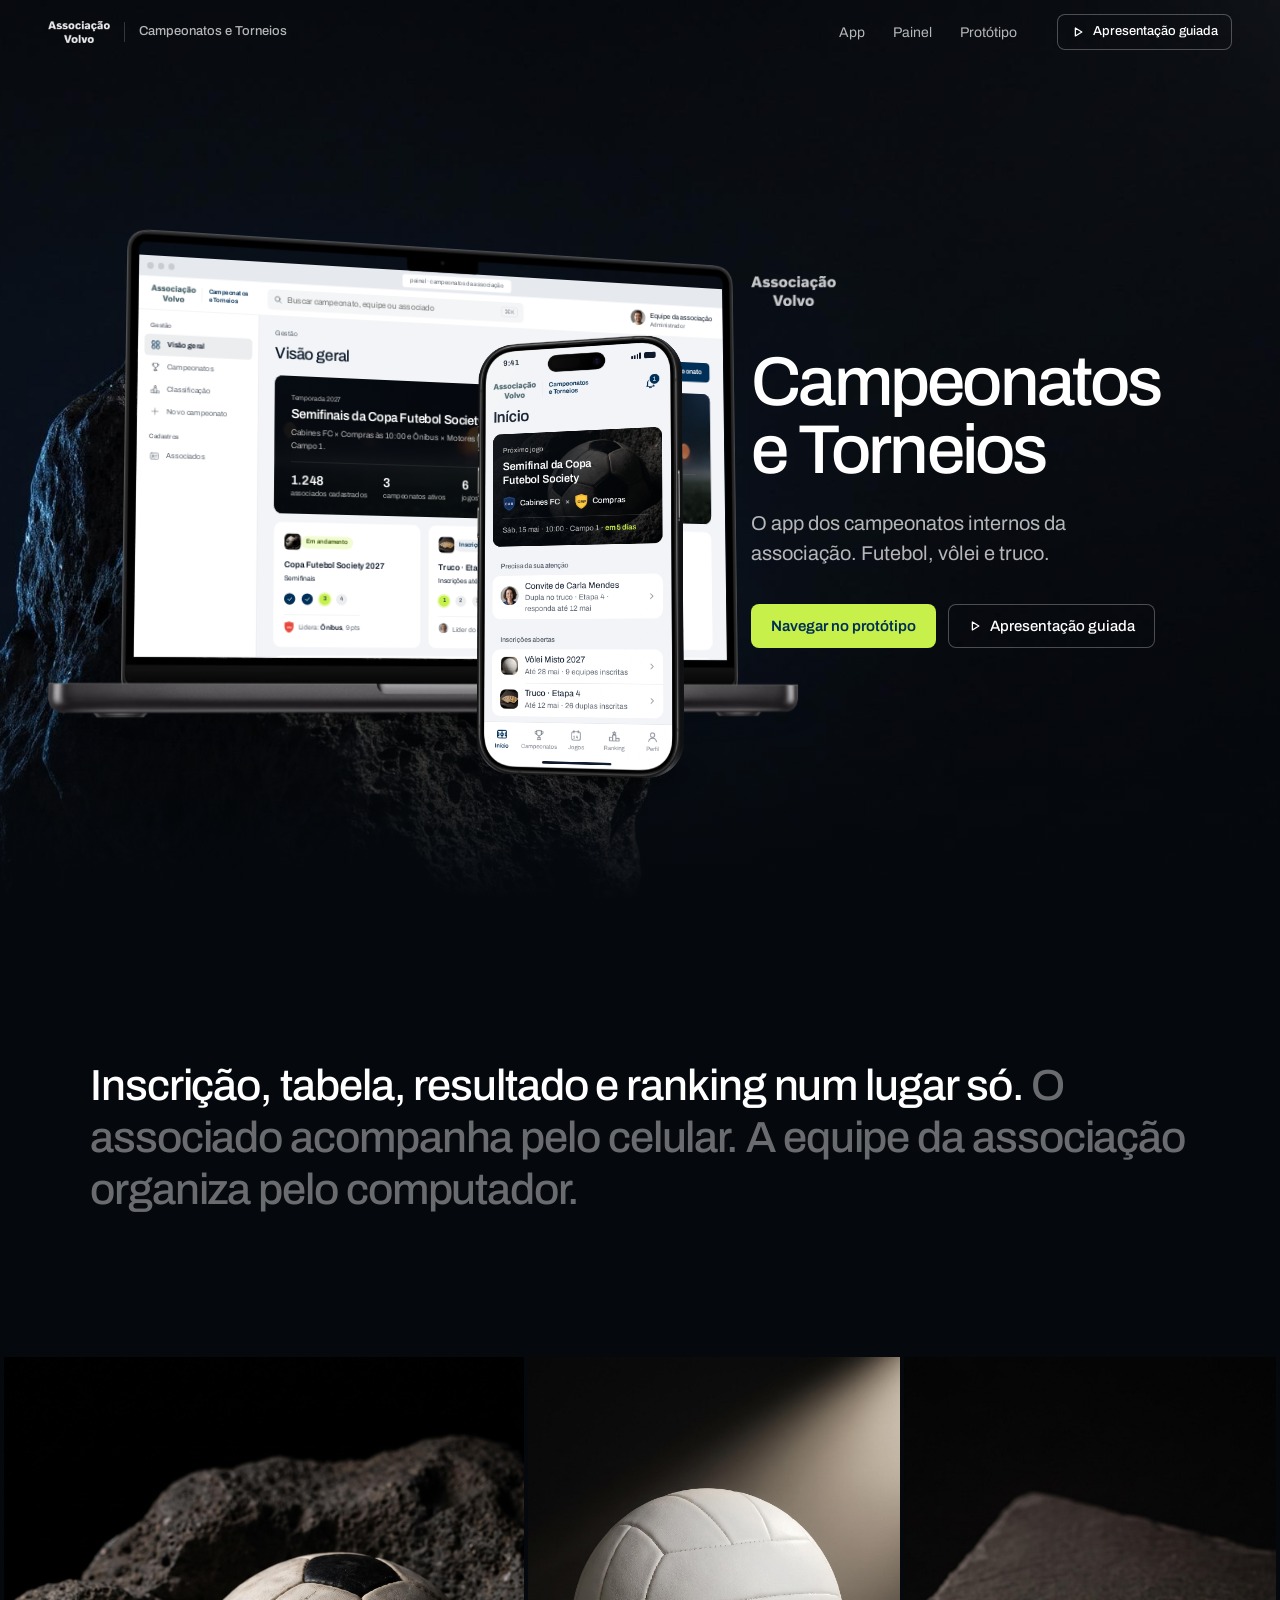
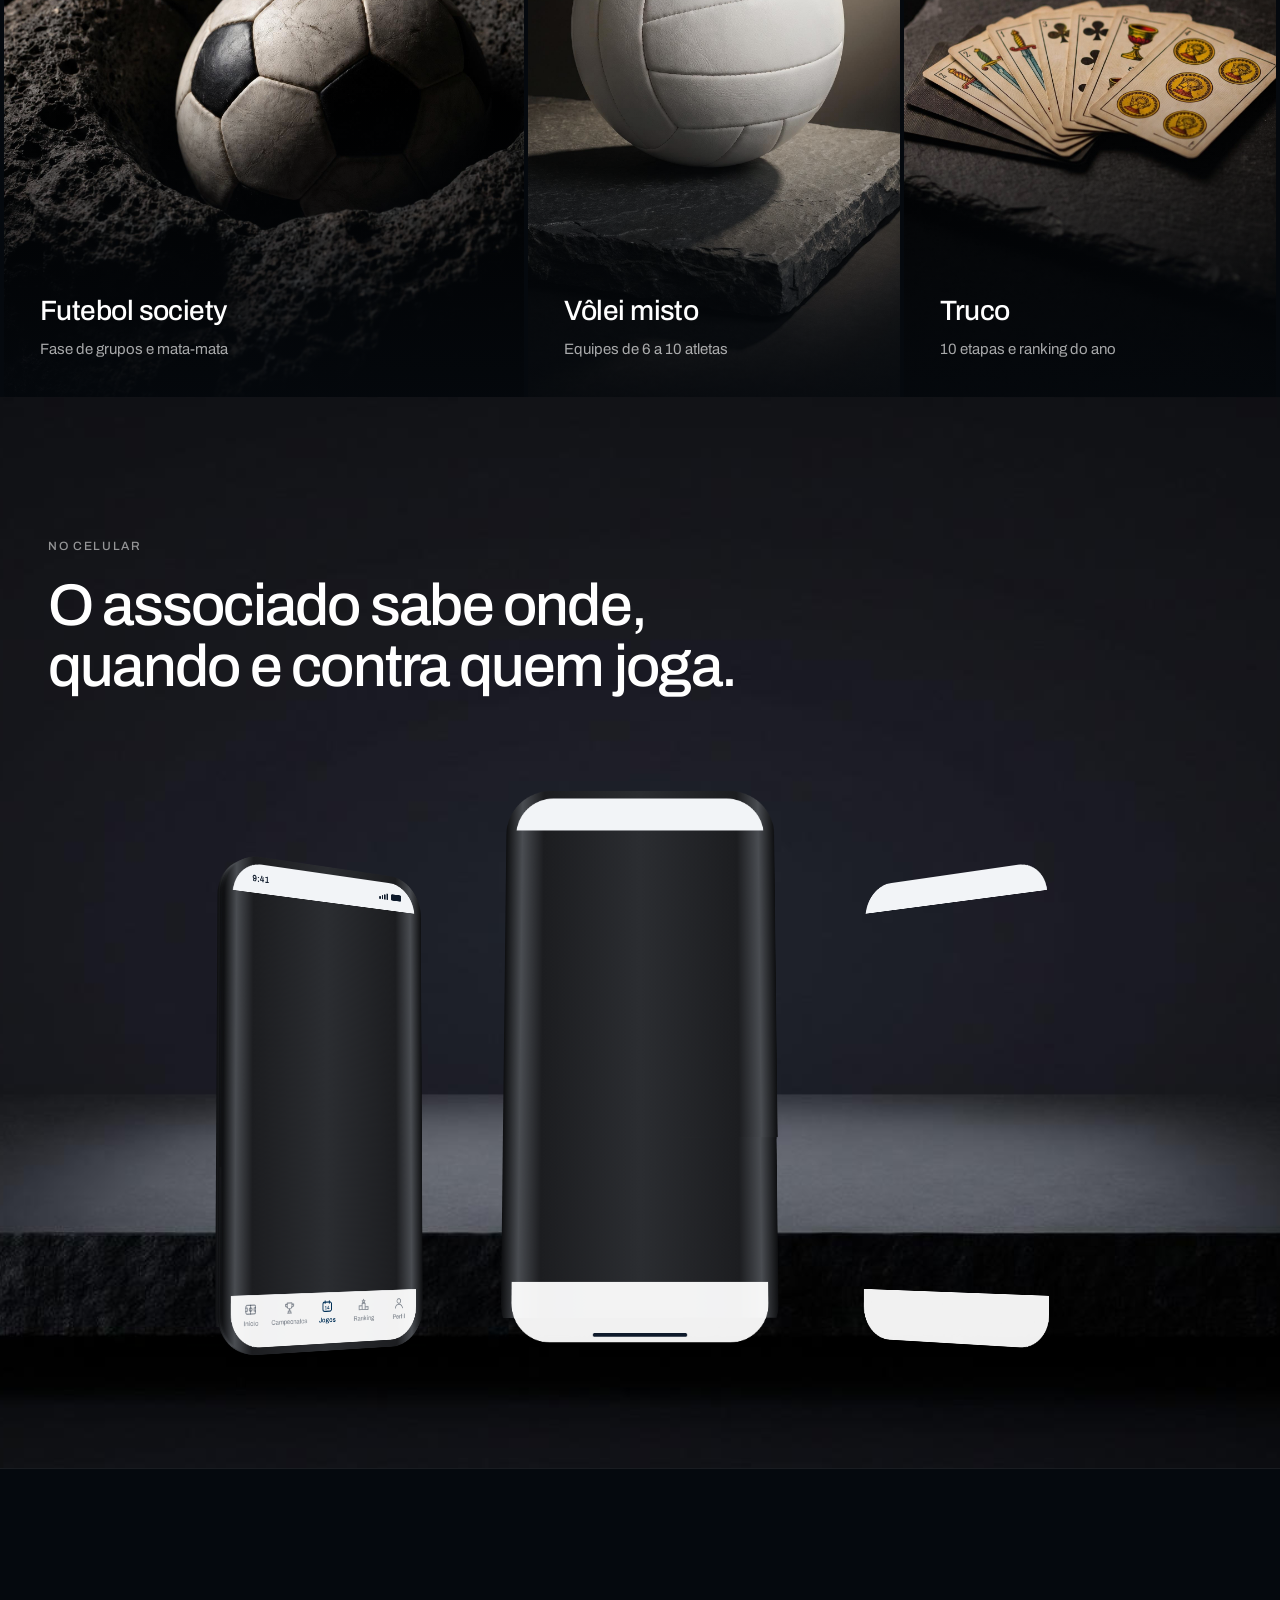
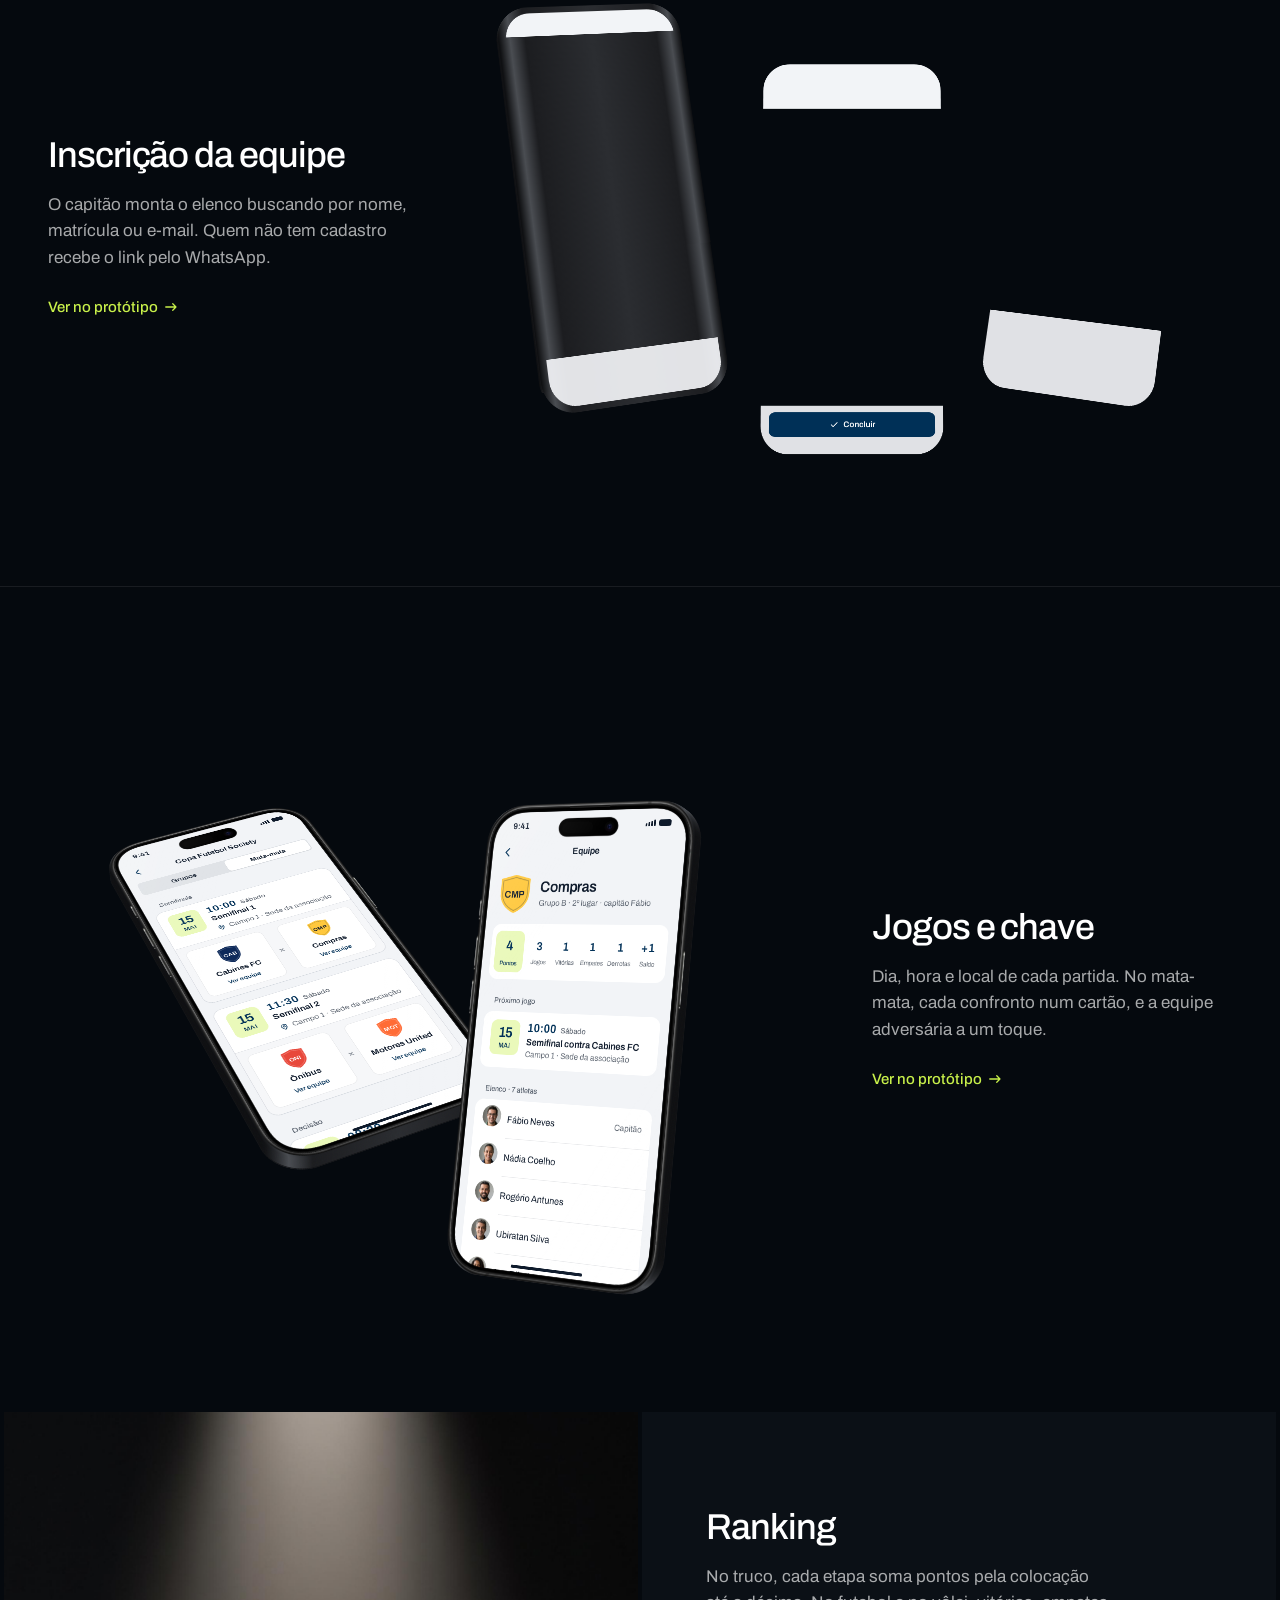
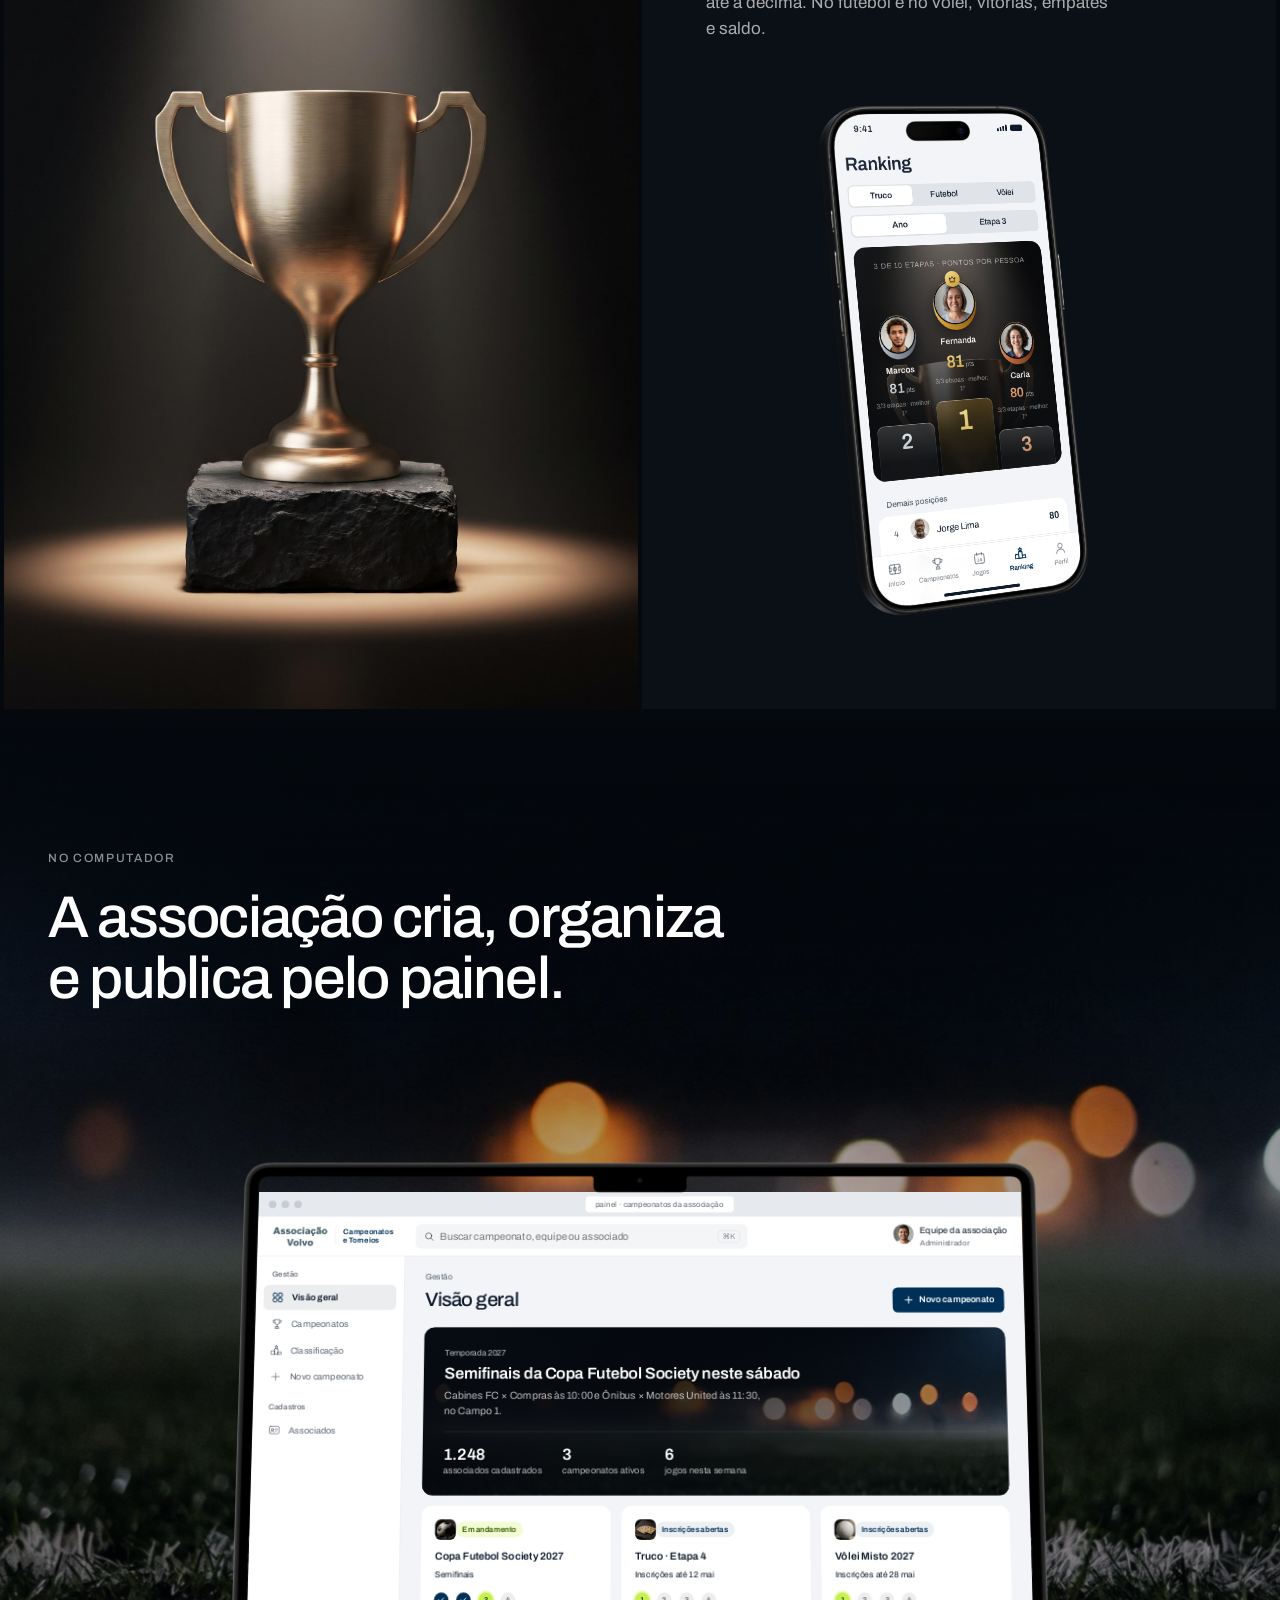
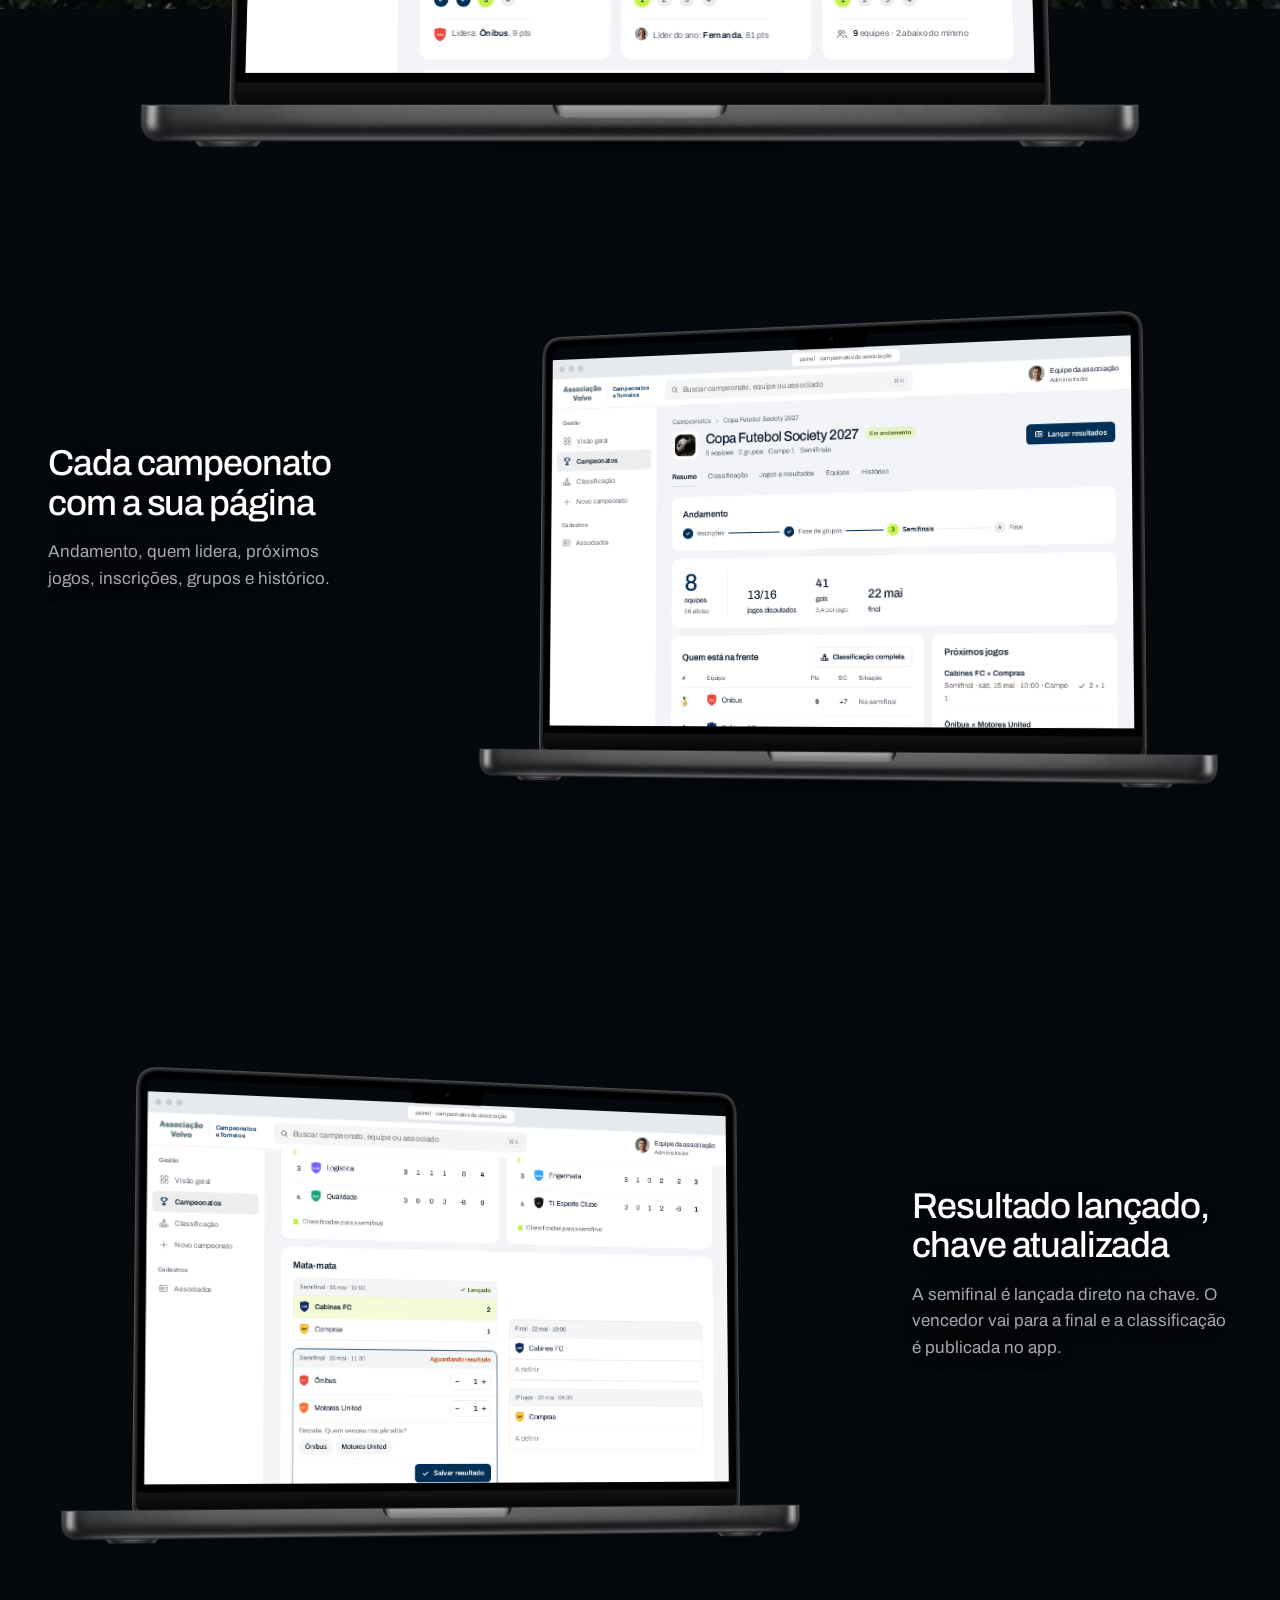
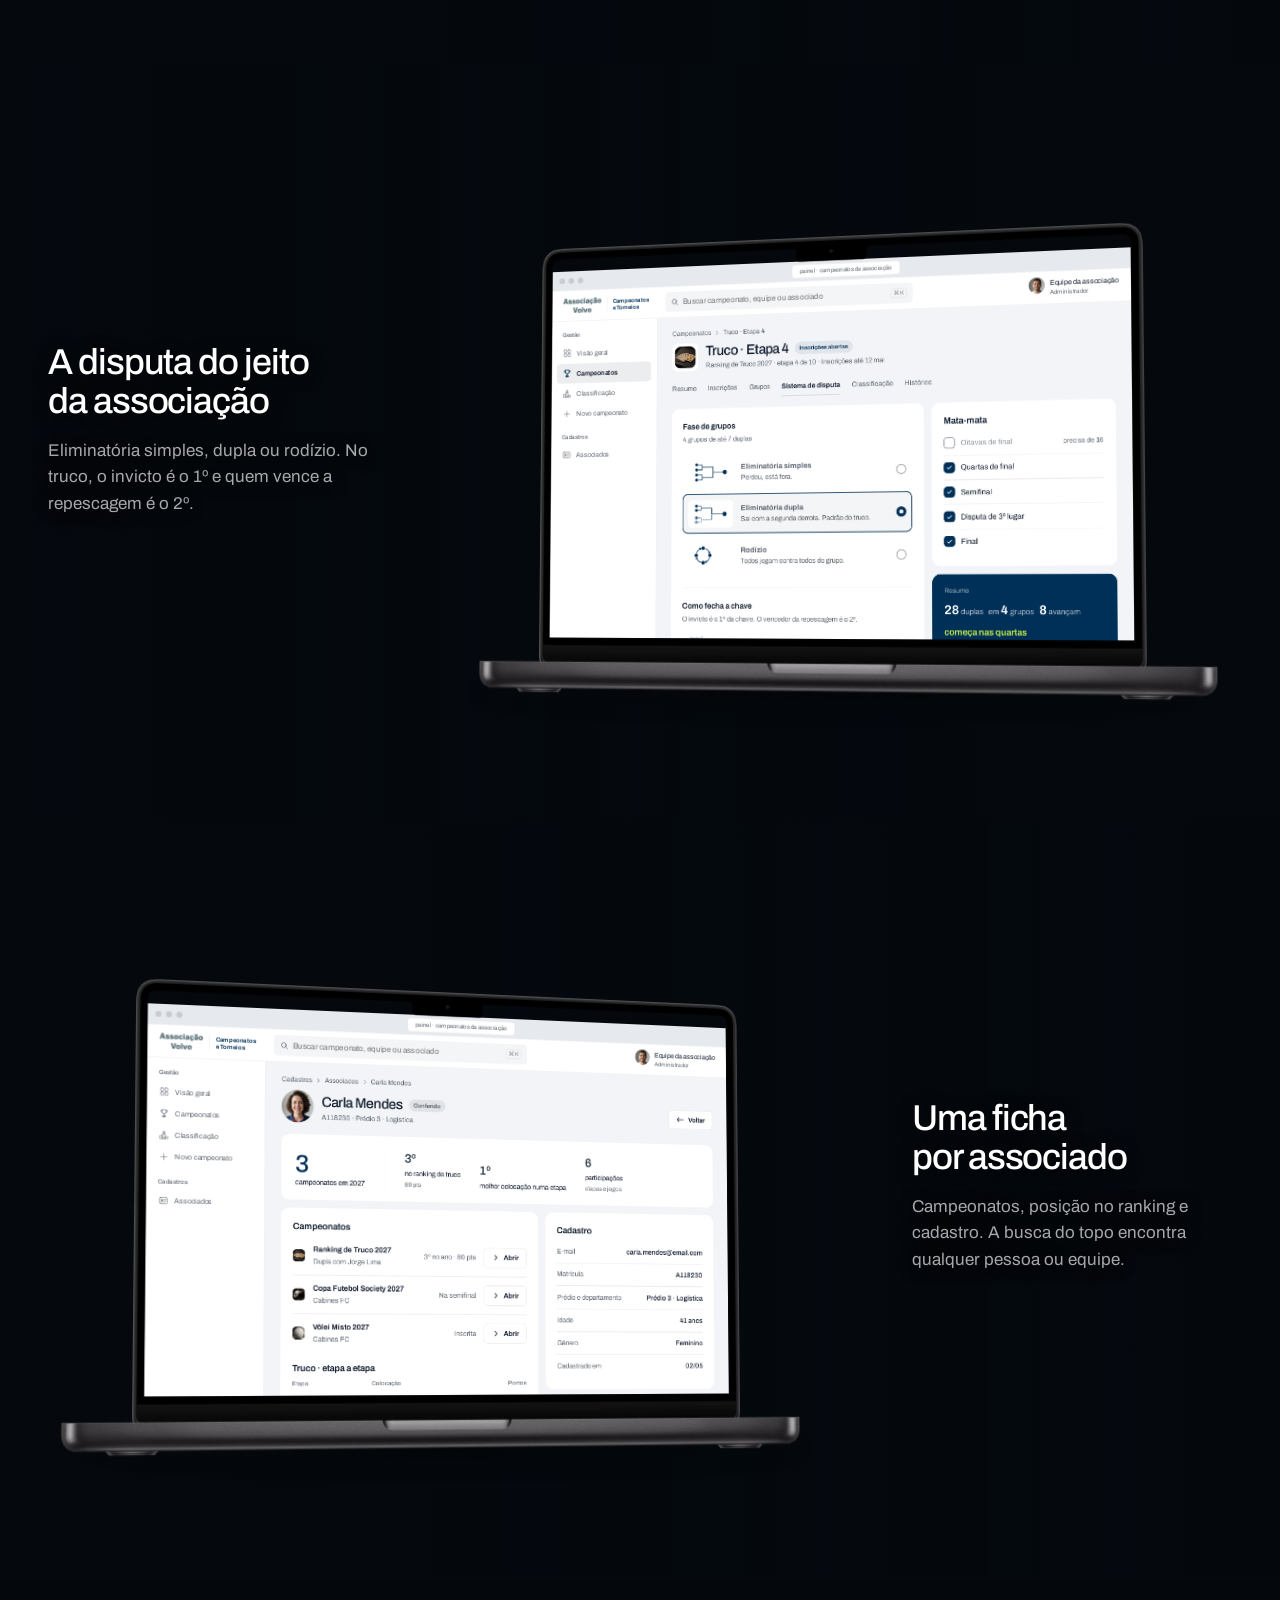
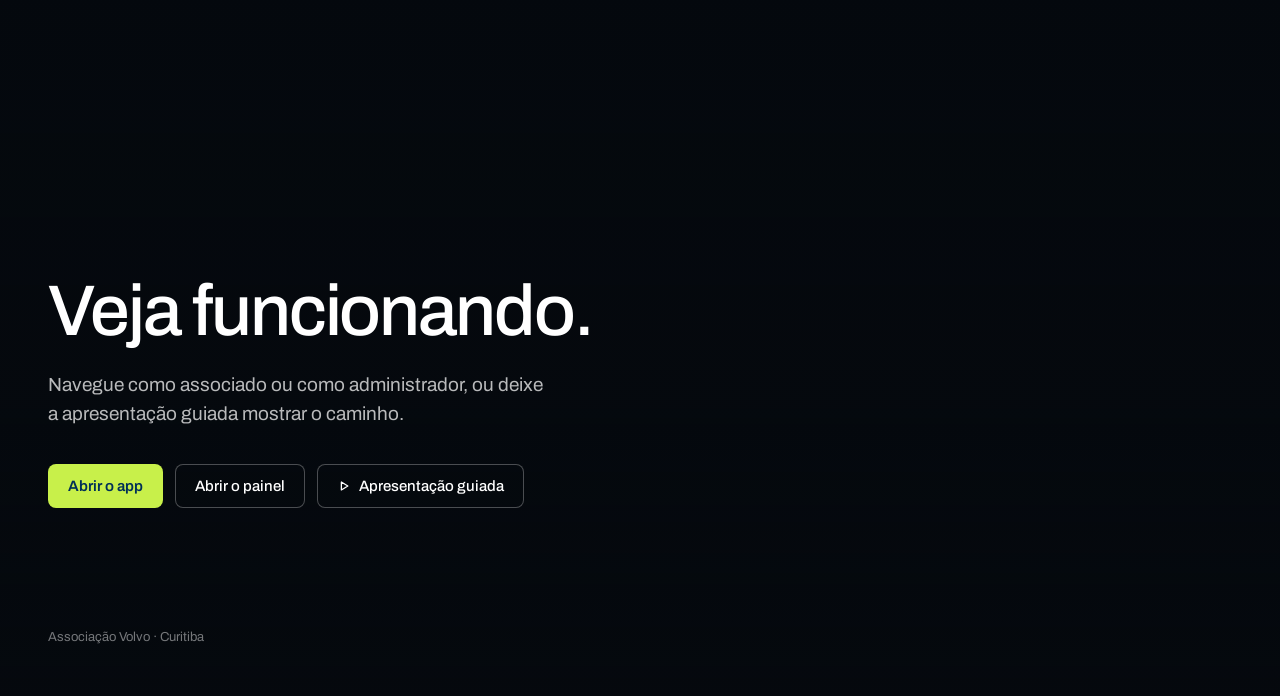
==== index.html @ 6aa6a791 "Apresentação e protótipo navegável: Campeonatos e Torneios AV Co-Authored-By: Claude Opus 5.5 <norep" ====
<!DOCTYPE html>
<html lang="pt-BR">
<head>
<meta charset="utf-8">
<meta name="viewport" content="width=device-width, initial-scale=1">
<title>Campeonatos e Torneios AV · Associação Volvo</title>
<style>
@font-face{font-family:'Archivo';font-style:normal;font-weight:100 900;font-stretch:62% 125%;src:url([data-uri]) format('woff2')}
/* =========================================================
   TOKENS — só HEX já existentes no projeto; variações por alpha
   ========================================================= */
:root{
  --navy:#003057;            /* marca: ação primária, seleção, superfície de destaque */
  --lime:#C8F04A;            /* destaque: um ponto por tela, sempre sobre o marinho */
  --ink:#0E1A2B;             /* texto primário */
  --ink-2:rgba(14,26,43,.66);/* texto secundário */
  --ink-3:rgba(14,26,43,.46);/* terciário: placeholders, desabilitado */
  --bg:#F2F4F7;              /* fundo de página */
  --surface:#FFFFFF;         /* superfície 1 */
  --fill:rgba(14,26,43,.045);/* superfície 2 / hover / trilho */
  --fill-2:rgba(14,26,43,.08);
  --line:rgba(14,26,43,.09); /* divisores e bordas */
  --on-navy:#FFFFFF;
  --on-navy-2:rgba(255,255,255,.72);
  --ok:#3F5A06; --ok-bg:rgba(200,240,74,.32);
  --warn:#B4400A; --warn-bg:rgba(255,122,69,.14);
  --danger:#E5483B;
  --focus:0 0 0 2px #fff,0 0 0 4px #003057;
  --shadow-sm:0 1px 2px rgb(0 0 0 / .06);
  --shadow-lg:0 8px 24px rgb(0 0 0 / .12),0 2px 6px rgb(0 0 0 / .06);
  --r-4:4px;--r-8:8px;--r-12:12px;--r-16:16px;
  --ease:cubic-bezier(.2,0,0,1);
}
*{box-sizing:border-box;margin:0;padding:0}
button{font:inherit;color:inherit;background:none;border:0;cursor:pointer;text-align:left}
input{font:inherit;color:inherit}
:focus-visible{outline:none;box-shadow:var(--focus);border-radius:var(--r-8)}
body{font-family:'Archivo',system-ui,sans-serif;font-weight:400;background:var(--bg);color:var(--ink);-webkit-font-smoothing:antialiased;font-size:16px;line-height:1.5}
h1,h2,h3{font-weight:600;text-wrap:balance}
p{text-wrap:pretty}
.num{font-variant-numeric:tabular-nums}
@media (prefers-reduced-motion:reduce){*{transition:none!important;animation:none!important}}

/* marca: o único elemento com peso 700 e largura expandida */
.lock{line-height:1;color:var(--navy)}
.lock b{display:block;font-size:16px;font-weight:700;font-stretch:125%;letter-spacing:-.005em}
.lock small{display:block;font-size:11px;font-weight:500;color:var(--ink-2);margin-top:4px;letter-spacing:.04em}
.lock.l{color:#fff}.lock.l small{color:var(--on-navy-2)}

/* =========================================================
   MOLDURA DO PROTÓTIPO
   ========================================================= */
.pbar{height:64px;display:flex;align-items:center;gap:16px;padding:0 32px;background:var(--surface);border-bottom:1px solid var(--line);position:sticky;top:0;z-index:20}
.pbar .sep{width:1px;height:24px;background:var(--line)}
.pbar .t{font-size:14px;color:var(--ink-2)}
.pbar .note{margin-left:auto;font-size:13px;color:var(--ink-2)}
.layout{display:grid;grid-template-columns:288px minmax(0,1fr) 288px;gap:48px;padding:40px 32px 64px;max-width:1480px;margin:0 auto;align-items:start}
body.mode-web .layout{grid-template-columns:272px 1fr;max-width:1560px;gap:40px}
body.mode-web #notes{grid-column:1;grid-row:2}
body.mode-web #device{grid-row:1/span 2;grid-column:2}
#device{display:flex;justify-content:center;position:sticky;top:96px}
#notes{position:sticky;top:96px}
.ph{font-size:13px;font-weight:500;color:var(--ink-2);margin:0 0 8px}
.ph+.ph,.blk+.ph{margin-top:32px}
.pseg{display:grid;grid-template-columns:1fr 1fr;background:var(--fill-2);border-radius:var(--r-12);padding:4px;gap:4px}
.pseg button{height:40px;border-radius:var(--r-8);font-size:14px;font-weight:500;text-align:center;color:var(--ink-2)}
.pseg button.on{background:var(--surface);color:var(--ink);font-weight:600;box-shadow:var(--shadow-sm)}
.pdesc{font-size:14px;color:var(--ink-2);margin-top:12px;line-height:1.45}
.routes{list-style:none;counter-reset:r}
.routes li{counter-increment:r;padding:12px 0;border-top:1px solid var(--line)}
.routes li:first-child{border-top:0;padding-top:4px}
.routes li>b{display:flex;gap:8px;font-size:14px;font-weight:600}
.routes li>b::before{content:counter(r);color:var(--ink-3);font-variant-numeric:tabular-nums;width:12px}
.steps{display:flex;flex-wrap:wrap;gap:4px 12px;margin:4px 0 0 20px}
.steps button{font-size:13px;color:var(--ink-2);padding:4px 0;border-radius:var(--r-4)}
.steps button:hover{color:var(--navy);text-decoration:underline}
.steps button.on{color:var(--navy);font-weight:600}
.slist{display:flex;flex-direction:column}
.slist button{font-size:14px;color:var(--ink-2);padding:6px 10px;border-radius:var(--r-8)}
.slist button:hover{background:var(--fill)}
.slist button.on{background:var(--surface);color:var(--ink);font-weight:600;box-shadow:var(--shadow-sm)}
.nt{font-size:13px;font-weight:500;color:var(--ink-2)}
.nh{font-size:25px;line-height:1.2;letter-spacing:-.015em;margin:4px 0 8px}
.nd{font-size:15px;line-height:1.5;color:var(--ink-2);max-width:65ch}
.nsec{font-size:13px;font-weight:600;color:var(--ink);margin:24px 0 8px}
.nl{list-style:none}
.nl li{font-size:14px;line-height:1.45;color:var(--ink-2);padding:6px 0;border-top:1px solid var(--line)}
.nl li:first-child{border-top:0}

/* =========================================================
   APARELHO (iOS)
   ========================================================= */
.phone{width:384px;height:808px;border-radius:60px;background:#0B0C0E;padding:12px;box-shadow:0 40px 80px -32px rgb(14 26 43 / .45),0 0 0 1px rgb(0 0 0 / .5),inset 0 0 0 2px #26282D;flex:0 0 auto}
.scr{width:100%;height:100%;border-radius:48px;overflow:hidden;position:relative;background:var(--bg);color:var(--ink)}
.sb{position:absolute;top:0;left:0;right:0;height:48px;display:flex;align-items:center;justify-content:space-between;padding:0 28px 0 36px;font-size:15px;font-weight:600;z-index:8;pointer-events:none;background:var(--bg)}
.sb .isl{position:absolute;left:50%;top:12px;transform:translateX(-50%);width:112px;height:32px;border-radius:20px;background:#000}
.sb .ic{display:flex;gap:2px;align-items:flex-end}.sb .ic i{display:block;background:currentColor;border-radius:1px}
.view{position:absolute;inset:48px 0 0;overflow-y:auto;padding:0 16px 120px;scrollbar-width:none}
.view::-webkit-scrollbar{display:none}
.has-ab .view{padding-bottom:184px}
.home-ind{position:absolute;bottom:8px;left:50%;transform:translateX(-50%);width:132px;height:5px;border-radius:4px;background:var(--ink);z-index:9}

/* nav bar */
.nb{position:sticky;top:0;z-index:4;display:grid;grid-template-columns:44px 1fr 44px;align-items:center;height:44px;margin:0 -16px;padding:0 8px;background:var(--bg)}
.nb-t{text-align:center;font-size:16px;font-weight:600;white-space:nowrap;overflow:hidden;text-overflow:ellipsis}
.nb-b{width:44px;height:44px;display:flex;align-items:center;justify-content:center;color:var(--navy);border-radius:var(--r-12)}
.top{display:flex;align-items:center;justify-content:space-between;height:56px}
.ib{width:44px;height:44px;display:flex;align-items:center;justify-content:center;color:var(--navy);border-radius:var(--r-12);position:relative}
.ib .cnt{position:absolute;top:6px;right:5px;min-width:18px;height:18px;border-radius:9px;background:var(--navy);color:#fff;font-size:11px;font-weight:600;display:flex;align-items:center;justify-content:center;padding:0 5px;box-shadow:0 0 0 2px var(--bg)}
.lt{font-size:30px;line-height:1.15;letter-spacing:-.02em;font-weight:600;margin:4px 0 16px}
.lead{font-size:16px;color:var(--ink-2);margin:-8px 0 20px}
.cap{font-size:13px;font-weight:500;color:var(--ink-2)}
.sh{font-size:13px;font-weight:500;color:var(--ink-2);margin:28px 16px 8px}
.sh:first-child{margin-top:8px}

/* lista agrupada */
.grp{background:var(--surface);border-radius:var(--r-16);overflow:hidden}
.r{display:flex;align-items:center;gap:12px;width:100%;min-height:56px;padding:10px 16px;position:relative;text-align:left}
.r+.r::before{content:"";position:absolute;top:0;right:0;left:16px;height:1px;background:var(--line)}
.r.has-lead+.r::before,.r+.r.has-lead::before{left:64px}
button.r:active{background:var(--fill)}
.r-l{width:36px;display:flex;align-items:center;justify-content:center;flex:0 0 auto;color:var(--navy)}
.r-m{flex:1;min-width:0;display:flex;flex-direction:column}
.r-t{font-size:16px;line-height:1.35}
.r-s{font-size:14px;color:var(--ink-2);line-height:1.4;margin-top:1px}
.r-tr{font-size:14px;color:var(--ink-2);flex:0 0 auto;text-align:right}
.chev{color:var(--ink-3);display:flex;margin-right:-4px}
.r.kv{min-height:48px}.r.kv .r-t{color:var(--ink-2);font-size:15px}.r.kv .r-tr{color:var(--ink);font-size:15px}
.av{border-radius:50%;display:flex;align-items:center;justify-content:center;font-weight:600;flex:0 0 auto;background:var(--fill-2);color:var(--navy)}

/* destaque escuro (um por tela, no máximo) */
.feat{display:block;width:100%;background:var(--navy);color:#fff;border-radius:var(--r-16);padding:20px;position:relative;overflow:hidden;text-align:left}
.feat .obj{position:absolute;right:-14px;top:-14px;opacity:.98}
.feat .c{font-size:13px;font-weight:500;color:var(--on-navy-2)}
.feat .t{display:block;font-size:21px;line-height:1.25;letter-spacing:-.01em;font-weight:600;margin:6px 0 16px;max-width:74%}
.match{display:flex;align-items:center;gap:8px;font-size:15px;font-weight:500}
.match .x{color:var(--on-navy-2);margin:0 2px}
.feat .m{display:block;font-size:14px;color:var(--on-navy-2);margin-top:12px;padding-top:12px;border-top:1px solid rgba(255,255,255,.14)}
.feat .m b{color:var(--lime);font-weight:600}

/* controles */
.b{display:flex;align-items:center;justify-content:center;gap:8px;width:100%;height:48px;border-radius:var(--r-12);font-size:16px;font-weight:600;transition:background .15s var(--ease)}
.b-pri{background:var(--navy);color:#fff}
.b-pri:active{background:#0E1A2B}
.b-sec{background:var(--fill-2);color:var(--navy)}
.b-txt{height:44px;color:var(--navy);width:auto;padding:0 4px;gap:6px;font-size:15px}
.b-sm{height:36px;width:auto;padding:0 14px;font-size:14px;border-radius:var(--r-8)}
.b[disabled]{opacity:.4;cursor:not-allowed}
.ab{position:absolute;left:0;right:0;bottom:0;padding:12px 16px 34px;background:rgba(242,244,247,.92);backdrop-filter:blur(16px);-webkit-backdrop-filter:blur(16px);border-top:1px solid var(--line);z-index:6;display:flex;flex-direction:column;gap:8px}
.fl{display:block;margin-bottom:16px}
.fl>span{display:block;font-size:14px;font-weight:500;margin-bottom:6px}
.fl input,.fl .sel{display:flex;align-items:center;justify-content:space-between;width:100%;height:48px;border-radius:var(--r-12);background:var(--surface);border:1px solid var(--line);padding:0 14px;font-size:16px;outline:0}
.fl input:focus{border-color:var(--navy);box-shadow:0 0 0 3px rgba(0,48,87,.12)}
.fl .sel svg{color:var(--ink-3)}
.fl .help{display:block;font-size:13px;color:var(--ink-2);margin-top:6px}
.two{display:grid;grid-template-columns:1fr 1fr;gap:12px}
.seg{display:flex;background:var(--fill-2);border-radius:var(--r-8);padding:2px;gap:2px}
.seg button{display:flex;align-items:center;justify-content:center;gap:6px;flex:1;height:32px;border-radius:7px;font-size:14px;font-weight:500;text-align:center;color:var(--ink);white-space:nowrap;padding:0 8px}
.seg button.on{background:var(--surface);font-weight:600;box-shadow:var(--shadow-sm)}
.check{display:flex;gap:12px;align-items:flex-start;font-size:15px;line-height:1.45;color:var(--ink)}
.check .bx{width:24px;height:24px;border-radius:var(--r-8);border:1.5px solid var(--ink-3);display:flex;align-items:center;justify-content:center;flex:0 0 auto;color:#fff;margin-top:1px}
.check.on .bx{background:var(--navy);border-color:var(--navy)}
.check a,.check u{color:var(--navy);text-decoration:underline;text-underline-offset:2px}
.err{font-size:14px;color:var(--danger);margin:8px 0 0 36px}
.bdg{display:inline-flex;align-items:center;height:22px;padding:0 8px;border-radius:6px;font-size:12px;font-weight:500;background:var(--fill-2);color:var(--ink-2);white-space:nowrap}
.bdg.ok{background:var(--ok-bg);color:var(--ok)}.bdg.warn{background:var(--warn-bg);color:var(--warn)}
.st-ok{color:var(--ok)}.st-warn{color:var(--warn)}
.para{font-size:16px;color:var(--ink-2);line-height:1.5;margin:0 4px 16px}
.small{font-size:13px;color:var(--ink-2);line-height:1.45}
.prog{height:4px;border-radius:2px;background:var(--fill-2);overflow:hidden;margin-top:12px}.prog i{display:block;height:100%;background:var(--navy);border-radius:2px}
.crests{display:flex;gap:10px;flex-wrap:wrap;padding:14px 16px}
.crests .more{font-size:14px;color:var(--ink-2);align-self:center}
.hdr{display:flex;gap:14px;align-items:center;padding:8px 0 4px}
.hdr h1{font-size:25px;line-height:1.2;letter-spacing:-.015em}
.esc{display:flex;gap:16px;align-items:flex-start;padding:16px}
.esc .pv{width:80px;height:88px;border-radius:var(--r-12);background:var(--fill);display:flex;align-items:center;justify-content:center;flex:0 0 auto}
.opt{display:flex;gap:6px;flex-wrap:wrap;margin-top:8px}
.opt .o{width:32px;height:32px;border-radius:var(--r-8);display:flex;align-items:center;justify-content:center;background:var(--fill)}
.opt .o.on{box-shadow:inset 0 0 0 1.5px var(--navy);background:var(--surface)}
.opt .sw{width:24px;height:24px;border-radius:50%;margin:3px 2px}
.opt .sw.on{box-shadow:0 0 0 2px var(--surface),0 0 0 3.5px var(--navy)}
.olab{font-size:13px;color:var(--ink-2);margin-top:12px}
.olab:first-child{margin-top:0}
.photo{border-radius:var(--r-12);border:1px dashed var(--ink-3);display:flex;flex-direction:column;align-items:center;justify-content:center;gap:4px;color:var(--ink-2);font-size:12px}
.linkf{display:flex;align-items:center;height:44px;padding:0 14px;border-radius:var(--r-12);background:var(--fill);font-size:14px;color:var(--ink);font-variant-numeric:tabular-nums;overflow:hidden;white-space:nowrap;text-overflow:ellipsis}
.pad{padding:16px}
.srch{display:flex;align-items:center;gap:8px;height:40px;border-radius:var(--r-8);background:var(--fill-2);padding:0 12px;color:var(--ink-2);margin:12px 16px 4px}
.srch input{flex:1;border:0;outline:0;background:transparent;font-size:16px;color:var(--ink)}
.empty{padding:16px;font-size:14px;color:var(--ink-2)}
.when{width:52px;flex:0 0 auto;font-size:16px;font-weight:600;color:var(--navy)}
.vsr{display:block;font-size:14px;color:var(--ink-2);margin-top:2px}.vsr b{color:var(--ink);font-weight:500}
.tbl{width:100%;border-collapse:collapse;font-size:14px}
.tbl th{font-size:12px;font-weight:500;color:var(--ink-2);text-align:right;padding:10px 6px 8px;border-bottom:1px solid var(--line)}
.tbl th:first-child{padding-left:16px}.tbl th:nth-child(2){text-align:left}.tbl th:last-child{padding-right:16px}
.tbl td{padding:10px 6px;text-align:right;border-bottom:1px solid var(--line);font-variant-numeric:tabular-nums}
.tbl tr:last-child td{border-bottom:0}
.tbl td:first-child{padding-left:16px;color:var(--ink-2);width:28px}.tbl td:nth-child(2){text-align:left}.tbl td:last-child{padding-right:16px;font-weight:600}
.tbl tr.q td:first-child{color:var(--navy);font-weight:600}
.tbl tr.me td{background:var(--fill)}
.tm{display:flex;align-items:center;gap:8px}
.kick{display:flex;align-items:center;gap:12px}
.score{display:flex;flex-direction:column;gap:6px;flex:1}
.score>span{display:flex;align-items:center;gap:8px;font-size:15px}
.rk{display:flex;align-items:center;gap:12px;min-height:52px;padding:8px 16px;position:relative}
.rk+.rk::before{content:"";position:absolute;top:0;left:52px;right:0;height:1px;background:var(--line)}
.rk .p{width:24px;display:flex;justify-content:center;font-size:14px;color:var(--ink-2);font-variant-numeric:tabular-nums}
.rk .n{flex:1;min-width:0;font-size:15px;white-space:nowrap;overflow:hidden;text-overflow:ellipsis}
.rk .n small{display:block;font-size:13px;color:var(--ink-2)}
.rk .e{display:flex;gap:4px;font-size:13px;color:var(--ink-2);font-variant-numeric:tabular-nums}
.rk .e i{font-style:normal;width:24px;text-align:right}
.rk .t{width:36px;text-align:right;font-size:16px;font-weight:600;font-variant-numeric:tabular-nums}
.rk.me{background:var(--fill)}
.pod{display:flex;align-items:flex-end;gap:8px;padding:20px 16px 0}
.pod>div{flex:1;display:flex;flex-direction:column;align-items:center;gap:8px;font-size:14px;font-weight:500;text-align:center}
.pod .blk{width:100%;border-radius:var(--r-8) var(--r-8) 0 0;background:var(--fill-2);display:flex;align-items:flex-start;justify-content:center;padding-top:8px;font-size:16px;font-weight:600;color:var(--navy)}
.pod .blk.one{background:var(--navy);color:#fff}
.tabbar{position:absolute;left:0;right:0;bottom:0;height:84px;background:rgba(255,255,255,.94);backdrop-filter:blur(16px);-webkit-backdrop-filter:blur(16px);border-top:1px solid var(--line);display:flex;justify-content:space-around;padding-top:6px;z-index:7}
.tabbar button{display:flex;flex-direction:column;align-items:center;gap:2px;width:68px;height:50px;justify-content:center;color:var(--ink-3);font-size:11px;font-weight:500}
.tabbar button.on{color:var(--navy);font-weight:600}
.toast{position:absolute;left:16px;right:16px;bottom:104px;opacity:0;transform:translateY(8px);pointer-events:none;background:var(--ink);color:#fff;font-size:14px;padding:12px 16px;border-radius:var(--r-12);transition:.2s var(--ease);z-index:30;box-shadow:var(--shadow-lg)}
.toast.on{opacity:1;transform:none}
.big3d{display:flex;justify-content:flex-start;margin:4px 0 12px}
.hero{background:var(--navy);color:#fff;border-radius:var(--r-16);padding:20px;position:relative;overflow:hidden;margin-top:4px}
.hero .obj{position:absolute;right:-22px;top:-22px}
.hero .c{font-size:13px;font-weight:500;color:var(--on-navy-2)}
.hero h1{font-size:25px;line-height:1.2;letter-spacing:-.015em;margin:6px 0 4px;max-width:64%}
.hero p{font-size:15px;color:var(--on-navy-2);max-width:64%}

/* =========================================================
   PAINEL WEB
   ========================================================= */
.browser{width:100%;max-width:1200px;height:800px;border-radius:var(--r-12);background:var(--bg);box-shadow:var(--shadow-lg),0 0 0 1px var(--line);overflow:hidden;display:flex;flex-direction:column;position:relative}
.bbar{height:40px;display:flex;align-items:center;gap:8px;padding:0 16px;background:#E6E9EE;flex:0 0 auto}
.bbar>i{width:12px;height:12px;border-radius:50%;background:rgba(14,26,43,.14)}
.url{margin:0 auto;font-size:12px;color:var(--ink-2);background:var(--surface);border-radius:6px;padding:4px 16px}
.wtop{height:64px;display:flex;align-items:center;gap:24px;padding:0 24px;background:var(--surface);border-bottom:1px solid var(--line);flex:0 0 auto}
.wtop .lock{width:184px}
.wsearch{flex:1;max-width:520px;display:flex;align-items:center;gap:8px;height:40px;border-radius:var(--r-8);background:var(--fill);padding:0 12px;color:var(--ink-2)}
.wsearch input{flex:1;border:0;outline:0;background:transparent;font-size:16px}
.wsearch kbd{font:inherit;font-size:12px;color:var(--ink-3);border:1px solid var(--line);border-radius:4px;padding:0 6px}
.wuser{margin-left:auto;display:flex;align-items:center;gap:10px;font-size:14px}
.wuser small{display:block;font-size:12px;color:var(--ink-2)}
.wapp{flex:1;display:flex;min-height:0}
.side{width:232px;background:var(--surface);border-right:1px solid var(--line);padding:16px 12px;display:flex;flex-direction:column;gap:2px;flex:0 0 auto;overflow-y:auto}
.side .g{font-size:12px;font-weight:500;color:var(--ink-2);padding:16px 12px 6px}
.side .g:first-child{padding-top:4px}
.side button{display:flex;gap:12px;align-items:center;height:40px;padding:0 12px;border-radius:var(--r-8);font-size:14px;color:var(--ink-2)}
.side button svg{color:var(--ink-3)}
.side button:hover{background:var(--fill);color:var(--ink)}
.side button.on{background:var(--fill-2);color:var(--ink);font-weight:600}.side button.on svg{color:var(--navy)}
.wmain{flex:1;overflow-y:auto;padding:24px 32px 48px;min-width:0}
.crumb{font-size:13px;color:var(--ink-2);display:flex;gap:6px;align-items:center}
.crumb svg{color:var(--ink-3)}
.whead{display:flex;justify-content:space-between;align-items:flex-end;gap:16px;margin:6px 0 24px}
.whead h1{font-size:31px;line-height:1.2;letter-spacing:-.015em}
.whead .acts{display:flex;gap:8px}
.wb{display:inline-flex;align-items:center;gap:8px;height:40px;padding:0 16px;border-radius:var(--r-8);font-size:14px;font-weight:600;white-space:nowrap;transition:background .15s var(--ease)}
.wb-pri{background:var(--navy);color:#fff}.wb-pri:hover{background:#0E1A2B}
.wb-sec{background:var(--surface);color:var(--ink);box-shadow:inset 0 0 0 1px var(--line)}.wb-sec:hover{background:var(--fill)}
.wb-lime{background:var(--lime);color:var(--navy)}
.wb[disabled]{opacity:.4;cursor:not-allowed}
.panel{background:var(--surface);border-radius:var(--r-16);padding:24px}
.panel+.panel{margin-top:16px}
.panel h2{font-size:18px;line-height:1.3;margin-bottom:4px}
.panel .pd{font-size:14px;color:var(--ink-2);margin-bottom:16px}
.banner{background:var(--navy);color:#fff;border-radius:var(--r-16);padding:28px 32px;position:relative;overflow:hidden;margin-bottom:16px}
.banner .obj{position:absolute;right:40px;top:50%;transform:translateY(-50%)}
.banner .c{font-size:13px;color:var(--on-navy-2)}
.banner h2{font-size:25px;line-height:1.2;letter-spacing:-.015em;margin:6px 0 8px}
.banner p{font-size:16px;color:var(--on-navy-2);max-width:56ch}
.stats{display:flex;gap:32px;margin-top:20px;padding-top:20px;border-top:1px solid rgba(255,255,255,.14)}
.stats div{font-size:14px;color:var(--on-navy-2)}.stats b{display:block;font-size:25px;font-weight:600;color:#fff;font-variant-numeric:tabular-nums;line-height:1.2}
.slim{display:flex;gap:32px;padding:0 0 20px}
.slim div{font-size:14px;color:var(--ink-2)}.slim b{display:block;font-size:20px;font-weight:600;color:var(--ink);font-variant-numeric:tabular-nums}
.slim .hl b{color:var(--warn)}
.cols{display:grid;grid-template-columns:1.45fr 1fr;gap:16px;align-items:start}
.todo{display:flex;align-items:center;gap:16px;padding:14px 0;border-top:1px solid var(--line)}
.todo:first-of-type{border-top:0}
.todo .m{flex:1}.todo b{display:block;font-size:15px;font-weight:600}.todo span{font-size:14px;color:var(--ink-2)}
.wt{width:100%;border-collapse:collapse;font-size:14px}
.wt th{text-align:left;font-size:12px;font-weight:500;color:var(--ink-2);padding:0 12px 10px;border-bottom:1px solid var(--line);position:sticky;top:0;background:var(--surface);z-index:1}
.wt td{padding:12px;border-bottom:1px solid var(--line);vertical-align:middle}
.wt tr:last-child td{border-bottom:0}
.wt th.n,.wt td.n{text-align:right;font-variant-numeric:tabular-nums}
.wt th:first-child,.wt td:first-child{padding-left:0}.wt th:last-child,.wt td:last-child{padding-right:0}
.wt tr[data-go]{cursor:pointer}.wt tr[data-go]:hover td{background:var(--fill)}
.wt td small{display:block;font-size:13px;color:var(--ink-2)}
.wt .mut{color:var(--ink-2)}
.cn{display:flex;gap:12px;align-items:center}
.tscroll{max-height:452px;overflow:auto}
.tools{display:flex;gap:8px;align-items:center;margin-bottom:16px}
.tools .grow{flex:1}
.wseg{display:inline-flex;background:var(--fill-2);border-radius:var(--r-8);padding:2px;gap:2px}
.wseg button{height:32px;padding:0 14px;border-radius:7px;font-size:14px;font-weight:500;color:var(--ink)}
.wseg button.on{background:var(--surface);font-weight:600;box-shadow:var(--shadow-sm)}
.wf{display:block}
.wf>span{display:block;font-size:14px;font-weight:500;margin-bottom:6px}
.wf input{width:100%;height:40px;border-radius:var(--r-8);border:1px solid var(--line);background:var(--surface);padding:0 12px;font-size:16px;outline:0}
.wf input:focus{border-color:var(--navy);box-shadow:0 0 0 3px rgba(0,48,87,.12)}
.wform{display:grid;grid-template-columns:1fr 1fr;gap:16px 16px}.wform .full{grid-column:1/-1}
.sect{padding:24px 0;border-top:1px solid var(--line)}.sect:first-child{padding-top:0;border-top:0}
.sect h3{font-size:16px;margin-bottom:4px}.sect>p{font-size:14px;color:var(--ink-2);margin-bottom:16px}
.mods{display:flex;gap:12px}
.mod{width:128px;padding:12px;border-radius:var(--r-12);background:var(--fill);display:flex;flex-direction:column;align-items:flex-start;gap:12px;font-size:14px;font-weight:500}
.mod.on{background:var(--surface);box-shadow:inset 0 0 0 1.5px var(--navy)}
.mod.add{color:var(--ink-2);justify-content:center;align-items:center;font-weight:400}
.sw-row{display:flex;gap:16px;align-items:flex-start;padding:16px 0;border-top:1px solid var(--line)}
.sw-row:first-child{border-top:0;padding-top:0}
.sw-row .m{flex:1}.sw-row b{display:block;font-size:15px;font-weight:600}.sw-row .m>span{display:block;font-size:14px;color:var(--ink-2);margin-top:2px}
.tog{width:44px;height:26px;border-radius:13px;background:var(--fill-2);position:relative;flex:0 0 auto;transition:background .15s var(--ease)}
.tog i{position:absolute;top:3px;left:3px;width:20px;height:20px;border-radius:50%;background:#fff;box-shadow:var(--shadow-sm);transition:left .15s var(--ease)}
.tog.on{background:var(--navy)}.tog.on i{left:21px}
.stp{display:inline-flex;align-items:center;border-radius:var(--r-8);box-shadow:inset 0 0 0 1px var(--line);flex:0 0 auto}
.stp button{width:36px;height:36px;display:flex;align-items:center;justify-content:center;color:var(--navy)}
.stp button:disabled{color:var(--ink-3);cursor:not-allowed}
.stp b{min-width:28px;text-align:center;font-weight:600;font-variant-numeric:tabular-nums}
.done{margin-top:16px;padding:16px;border-radius:var(--r-12);background:var(--fill)}
.done b{font-size:15px}.done p{font-size:14px;color:var(--ink-2);margin:4px 0 12px}
.done .lk{display:flex;gap:8px}
.done code{flex:1;font:inherit;font-size:14px;background:var(--surface);border-radius:var(--r-8);padding:0 12px;display:flex;align-items:center;height:40px}
.gcols{display:grid;gap:12px}
.gcol{background:var(--surface);border-radius:var(--r-16);padding:12px;min-height:360px;transition:background .15s var(--ease),box-shadow .15s var(--ease)}
.gcol.over{box-shadow:inset 0 0 0 1.5px var(--navy);background:#fff}
.gh{display:flex;justify-content:space-between;align-items:baseline;padding:4px 4px 12px}
.gh b{font-size:15px}.gh span{font-size:13px;color:var(--ink-2)}
.gcard{display:flex;gap:8px;align-items:center;min-height:40px;padding:0 10px 0 6px;border-radius:var(--r-8);background:var(--fill);margin-bottom:4px;font-size:14px;cursor:grab;user-select:none;transition:background .15s var(--ease)}
.gcard:hover{background:var(--fill-2)}
.gcard .grip{color:var(--ink-3)}
.gcard em{font-style:normal;font-size:12px;color:var(--ink-2);margin-left:auto}
.gcard.dragging{opacity:.4;box-shadow:var(--shadow-lg);background:#fff}
.fmts{display:flex;flex-direction:column}
.fmt{display:flex;align-items:center;gap:16px;padding:12px;border-radius:var(--r-12)}
.fmt+.fmt{margin-top:4px}
.fmt:hover{background:var(--fill)}
.fmt.on{background:var(--fill);box-shadow:inset 0 0 0 1.5px var(--navy)}
.fmt .d{width:96px;height:56px;border-radius:var(--r-8);background:var(--surface);display:flex;align-items:center;justify-content:center;flex:0 0 auto}
.fmt b{display:block;font-size:15px}.fmt span{font-size:14px;color:var(--ink-2)}
.radio{width:20px;height:20px;border-radius:50%;box-shadow:inset 0 0 0 1.5px var(--ink-3);flex:0 0 auto;margin-left:auto}
.fmt.on .radio{box-shadow:inset 0 0 0 6px var(--navy)}
.phs{display:flex;flex-direction:column}
.phr{display:flex;align-items:center;gap:12px;min-height:48px;border-top:1px solid var(--line);font-size:15px}
.phr:first-child{border-top:0}
.phr .cb{width:22px;height:22px;border-radius:6px;box-shadow:inset 0 0 0 1.5px var(--ink-3);display:flex;align-items:center;justify-content:center;color:#fff}
.phr.on .cb{background:var(--navy);box-shadow:none}
.phr.dis{color:var(--ink-3);cursor:not-allowed}
.phr small{margin-left:auto;font-size:13px;color:var(--ink-2);white-space:nowrap}
.sum{background:var(--navy);color:#fff;border-radius:var(--r-16);padding:20px 24px;margin-top:16px}
.sum .c{font-size:13px;color:var(--on-navy-2)}
.sum .flow{display:flex;align-items:baseline;gap:10px;flex-wrap:wrap;margin:8px 0 12px;font-size:15px;color:var(--on-navy-2)}
.sum .flow b{font-size:25px;font-weight:600;color:#fff;font-variant-numeric:tabular-nums}
.sum .flow .to{color:var(--lime);font-weight:600;font-size:18px}
.sum p{font-size:14px;color:var(--on-navy-2);line-height:1.5}
.sum.bad{background:var(--surface);color:var(--ink);box-shadow:inset 0 0 0 1.5px var(--warn)}
.sum.bad .c,.sum.bad p,.sum.bad .flow{color:var(--ink-2)}.sum.bad .flow b{color:var(--ink)}.sum.bad .flow .to{color:var(--warn)}
.inl{font-size:14px;color:var(--ok);display:flex;gap:6px;align-items:center;margin-top:12px}
.game{display:grid;grid-template-columns:96px 1fr auto;gap:16px;align-items:center;padding:16px 0;border-top:1px solid var(--line)}
.game:first-of-type{border-top:0;padding-top:4px}
.game .w{font-size:14px;color:var(--ink-2)}.game .w b{display:block;font-size:16px;color:var(--ink);font-variant-numeric:tabular-nums}
.gl{display:grid;grid-template-columns:1fr auto auto auto 1fr;gap:12px;align-items:center;font-size:15px}
.gl .tm.r{justify-content:flex-end}
.gl .x{color:var(--ink-3)}
.sc{display:flex;align-items:center;border-radius:var(--r-8);box-shadow:inset 0 0 0 1px var(--line)}
.sc button{width:32px;height:40px;display:flex;align-items:center;justify-content:center;color:var(--navy)}
.sc b{width:28px;text-align:center;font-size:20px;font-weight:600;font-variant-numeric:tabular-nums}
.pen{grid-column:2/4;display:flex;gap:8px;align-items:center;font-size:14px;color:var(--ink-2)}
.saved{font-size:14px;color:var(--ok);display:flex;align-items:center;gap:6px}
.nx{display:flex;align-items:center;gap:12px;padding:14px 0;border-top:1px solid var(--line);font-size:15px}
.nx:first-of-type{border-top:0;padding-top:0}
.nx .w{width:120px;font-size:14px;color:var(--ink-2)}
.nx .tbd{color:var(--ink-3)}
.wtabs{display:flex;gap:24px;border-bottom:1px solid var(--line);margin-bottom:20px}
.wtabs button{height:40px;font-size:14px;color:var(--ink-2);border-bottom:2px solid transparent;margin-bottom:-1px}
.wtabs button.on{color:var(--ink);font-weight:600;border-color:var(--navy)}
.ptsgrid{display:grid;grid-template-columns:repeat(8,1fr);gap:12px}
.ptsgrid label{display:block}.ptsgrid span{display:block;font-size:13px;color:var(--ink-2);margin-bottom:4px}
.ptsgrid input{width:100%;height:40px;border-radius:var(--r-8);border:1px solid var(--line);padding:0 10px;font-size:16px;font-variant-numeric:tabular-nums;outline:0;text-align:right}
.ptsgrid input:focus{border-color:var(--navy)}
.cbx{width:22px;height:22px;border-radius:6px;box-shadow:inset 0 0 0 1.5px var(--ink-3);display:flex;align-items:center;justify-content:center;color:#fff}
.cbx.on{background:var(--navy);box-shadow:none}
.wnote{font-size:14px;color:var(--ink-2);max-width:72ch;margin-bottom:16px;line-height:1.5}
.wtoast{position:absolute;right:24px;bottom:24px;opacity:0;transform:translateY(8px);pointer-events:none;background:var(--ink);color:#fff;font-size:14px;padding:12px 16px;border-radius:var(--r-12);transition:.2s var(--ease);box-shadow:var(--shadow-lg);z-index:30}
.wtoast.on{opacity:1;transform:none}

@media (max-width:1180px){.layout{grid-template-columns:272px 1fr}#notes{grid-column:1/-1;position:static}#device{position:static}body.mode-web .layout{grid-template-columns:1fr}body.mode-web #device,body.mode-web #notes,body.mode-web #left{grid-column:1;grid-row:auto}}
@media (max-width:760px){.layout{grid-template-columns:1fr;padding:20px 12px;gap:28px}.pbar{padding:0 16px}.pbar .t,.pbar .sep,.pbar .note{display:none}#device{order:-1}.phone{transform:scale(.9);transform-origin:top center;margin-bottom:-80px}.browser{height:680px}.side,.wtop .wsearch{display:none}.cols{grid-template-columns:1fr}}
.sr{position:absolute;width:1px;height:1px;overflow:hidden;clip:rect(0 0 0 0)}

.lt.md{font-size:25px;line-height:1.2;letter-spacing:-.015em}
.cols>.panel+.panel{margin-top:0}
.stack>.panel+.panel{margin-top:16px}
.gl .tm{white-space:nowrap}
.nx>span{white-space:nowrap}
.wb svg{flex:0 0 auto}
.b svg{flex:0 0 auto}
.r.ag{align-items:flex-start;gap:14px;padding:14px 16px}
.r.ag+.r.ag::before{left:84px}
.dt{width:56px;height:60px;border-radius:var(--r-12);background:var(--lime);color:var(--navy);display:flex;flex-direction:column;align-items:center;justify-content:center;flex:0 0 auto;line-height:1}
.dt b{font-size:25px;font-weight:600;letter-spacing:-.02em}
.dt span{font-size:12px;font-weight:500;text-transform:uppercase;letter-spacing:.04em;margin-top:4px}
.dt.past{background:var(--fill-2);color:var(--ink-2)}
.ag-h{font-size:20px;font-weight:600;color:var(--navy);line-height:1.2}
.ag-h small{font-size:13px;font-weight:500;color:var(--ink-2);margin-left:4px}
.ag-t{font-size:16px;font-weight:600;line-height:1.35;margin-top:2px}
.r.ag .chev{align-self:center}
.r.ag .r-tr{align-self:center}

/* pódio e top 3 — tons de ouro, prata e bronze já usados nos troféus */
.podium{display:flex;align-items:flex-end;justify-content:center;gap:10px;margin:16px 0 20px;padding-top:12px;border-bottom:1px solid var(--line)}
.pc{display:flex;flex-direction:column;align-items:center}
.pa{position:relative;margin-bottom:8px}
.rav{border-radius:50%;display:flex;align-items:center;justify-content:center;font-weight:600;background:var(--surface);color:var(--navy);box-shadow:0 0 0 4px var(--ring),var(--shadow-sm)}
.rav.cr{background:var(--surface)}
.pi{position:absolute;right:-10px;top:-12px;width:30px;height:30px;border-radius:50%;background:var(--surface);color:var(--ring-ink);display:flex;align-items:center;justify-content:center;box-shadow:var(--shadow-sm)}
.pn{font-size:14px;font-weight:600;margin:6px 0 8px;max-width:104px;text-align:center;line-height:1.25}
.pb{border-radius:var(--r-12) var(--r-12) 0 0;background:linear-gradient(180deg,var(--bar-1),var(--bar-2));display:flex;align-items:flex-end;justify-content:center;padding-bottom:12px;box-shadow:inset 0 0 0 1px rgba(0,0,0,.05)}
.pb span{font-size:25px;font-weight:600;color:var(--ring-ink)}
.pc-gold{--ring:#E7B23E;--ring-ink:#8F5C10;--bar-1:#FFF6CF;--bar-2:#F6D06A}
.pc-silver{--ring:#A9B2BC;--ring-ink:#59626D;--bar-1:#E3E8ED;--bar-2:#BCC4CD}
.pc-bronze{--ring:#C9783F;--ring-ink:#6A3214;--bar-1:#FFE0C4;--bar-2:#E9A574}
.pc-gold .pb span{font-size:30px}
.tcs{display:flex;flex-direction:column;gap:8px;margin-top:0}
.tc{display:flex;align-items:center;gap:14px;padding:14px 16px;border-radius:var(--r-16);background:var(--tbg);box-shadow:inset 0 0 0 1px var(--tline)}
.tc-gold{--tbg:rgba(246,208,106,.16);--tline:rgba(231,178,62,.32);--ti:#B58217}
.tc-silver{--tbg:rgba(188,196,205,.18);--tline:rgba(169,178,188,.4);--ti:#59626D}
.tc-bronze{--tbg:rgba(233,165,116,.14);--tline:rgba(201,120,63,.3);--ti:#A9582A}
.ti{color:var(--ti);display:flex;flex:0 0 auto}
.tm2{flex:1;min-width:0}
.tm2 b{display:block;font-size:16px;font-weight:600;line-height:1.3;white-space:nowrap;overflow:hidden;text-overflow:ellipsis}
.ts{display:flex;flex-wrap:wrap;gap:4px 14px;margin-top:4px}
.ts span{display:inline-flex;align-items:center;gap:5px;font-size:14px;color:var(--ink-2);font-variant-numeric:tabular-nums}
.ts svg{color:var(--ink-3)}
.tside{font-size:13px;color:var(--ink-2);text-align:right;max-width:96px;line-height:1.3}
.av.ph{background-size:cover;background-position:center}
.phpick{position:relative;display:inline-flex;cursor:pointer;flex:0 0 auto;border-radius:50%}
.phpick .av{color:var(--ink-3)}
.phpick .cam{position:absolute;right:-2px;bottom:-2px;width:28px;height:28px;border-radius:50%;background:var(--navy);color:#fff;display:flex;align-items:center;justify-content:center;box-shadow:0 0 0 3px var(--bg)}
.phrow{display:flex;align-items:center;gap:16px;margin:0 0 20px}
.phrow b{display:block;font-size:16px;font-weight:600}.phrow span{font-size:14px;color:var(--ink-2)}
.phead{display:flex;align-items:center;gap:16px;padding:16px}
.phead .cam{box-shadow:0 0 0 3px var(--surface)}
.phact{display:flex;gap:12px;margin-top:2px}
.phact .b-txt{height:36px;font-size:14px}
.rk .av{flex:0 0 auto}
.phact .b-txt{white-space:nowrap}
/* v2.8: logo, login, senha, papel, confirmação, chave */
.pbar .plogo{height:26px;width:auto;display:block}
.pbar .pt{font-size:15px;font-weight:600;color:var(--navy)}
.lock2{display:flex;align-items:center;gap:12px;color:var(--navy)}
.lock2 img{height:30px;width:auto;display:block}
.lock2 .lk-t{font-size:12px;font-weight:600;line-height:1.15;padding-left:12px;border-left:1px solid var(--line)}
.lock2.l{color:#fff}.lock2.l .lk-t{border-color:rgba(255,255,255,.25)}
.wtop .lock2{width:auto;min-width:200px}
.lt.md{font-size:26px}
.pwf{position:relative;display:block}
.pwf input{padding-right:52px}
.eye{position:absolute;right:4px;top:4px;width:40px;height:40px;border-radius:var(--r-8);display:flex;align-items:center;justify-content:center;color:var(--ink-2);background:none;border:0;cursor:pointer}
.eye:hover{background:var(--fill)}
.pwm{display:flex;align-items:center;gap:12px;margin:-6px 0 10px}
.pwm .bars{display:flex;gap:4px;flex:0 0 132px}
.pwm .bars i{flex:1;height:4px;border-radius:2px;background:var(--fill-2)}
.pwm .bars i.on.lv1,.pwm .bars i.on.lv2{background:var(--danger)}
.pwm .bars i.on.lv3{background:var(--warn)}
.pwm .bars i.on.lv4{background:#5b8c2a}
.pwm .bars i.on.lv5{background:var(--ok)}
.pwm span{font-size:13px;color:var(--ink-2)}
.pwr{list-style:none;padding:0;margin:0 0 16px;display:grid;gap:6px}
.pwr li{display:flex;align-items:center;gap:8px;font-size:13px;color:var(--ink-2)}
.pwr li svg{color:var(--ink-3)}
.pwr li.ok{color:var(--ink)}.pwr li.ok svg{color:var(--ok)}
.okm{font-size:14px;color:var(--ok)}
.fl+.err,.pwr+.err,p.err[style]{margin-left:4px}
.b-txt{justify-content:flex-start}
.opt-r{width:100%;text-align:left;background:none;border:0;cursor:pointer;font:inherit;color:inherit}
.opt-r .r-l{color:var(--navy)}
.opt-r.on .radio{box-shadow:inset 0 0 0 6px var(--navy)}
.opt-r.on{background:rgba(0,48,87,.04)}
.b[disabled]{opacity:.4;pointer-events:none}
.prog{position:relative;overflow:visible}
.prog b{position:absolute;top:-3px;width:2px;height:10px;background:var(--ink-3);border-radius:1px}
.nocad{display:flex;gap:12px;padding:16px;color:var(--ink-2)}
.nocad>svg{flex:0 0 auto;margin-top:2px}
.nocad b{display:block;color:var(--ink);font-weight:600;font-size:15px;margin-bottom:4px}
.nocad span{display:block;font-size:14px;line-height:1.45;margin-bottom:8px}
.nocad .b{padding-left:0}
.okhero{display:flex;justify-content:center}
.okc{position:relative;display:inline-flex}
.okb{position:absolute;right:-6px;bottom:-4px;width:30px;height:30px;border-radius:50%;background:var(--lime);color:var(--navy);display:flex;align-items:center;justify-content:center;box-shadow:0 0 0 3px var(--bg)}
.chv{display:block;margin-top:12px;font-family:inherit;max-width:420px}
.duo{display:inline-flex;flex-direction:row;align-items:center;flex:0 0 auto}.duo .av+.av{margin-left:var(--o);box-shadow:0 0 0 2px var(--surface)}
.pcell{display:inline-flex;align-items:center;gap:10px}
.pa .av{box-shadow:0 0 0 4px var(--ring),var(--shadow-sm);font-weight:600}.pa .duo .av+.av{box-shadow:0 0 0 4px var(--ring),var(--shadow-sm)}
.inviter{display:flex;align-items:center;gap:12px;margin:8px 4px 16px}.inviter b{display:block;font-weight:600}.inviter span{font-size:14px;color:var(--ink-2)}
.av.ph{color:transparent}
.duo .av.ph+.av.ph{margin-top:0}
.pb{flex-direction:column;justify-content:space-between;align-items:center;padding-top:10px}
.pp{display:flex;flex-direction:column;align-items:center;line-height:1}
.pp b{font-size:20px;font-weight:600;color:var(--ring-ink)}
.pc-gold .pp b{font-size:24px}
.pp small{font-size:11px;font-weight:500;color:var(--ring-ink);opacity:.75;margin-top:3px}
.pb>.num{font-size:22px!important;opacity:.55}
.psub{display:block;font-size:11.5px;line-height:1.35;color:var(--ink-2);text-align:center;max-width:104px;margin:-4px 0 8px;font-variant-numeric:tabular-nums}
.rk .n small{display:block;font-size:12.5px;color:var(--ink-2);font-weight:400;margin-top:2px}
.srch,.wsearch{transition:background .15s,box-shadow .15s;cursor:text}
.srch input:focus-visible,.wsearch input:focus-visible{box-shadow:none;border-radius:0}
.srch input,.wsearch input{height:100%;min-width:0}
.srch:focus-within,.wsearch:focus-within{background:var(--surface);box-shadow:0 0 0 1.5px var(--navy),0 0 0 4px rgba(0,48,87,.12);color:var(--navy)}
.b-tint{background:rgba(0,48,87,.08);color:var(--navy)}
.b-tint:hover{background:rgba(0,48,87,.13)}
.b-wa{background:#E6F7EC;color:#0F7A3D}
.b-wa:hover{background:#D5F1DF}
.mc{background:var(--surface);border-radius:var(--r-16);margin:0 0 12px;overflow:hidden}
.mc-h{display:flex;gap:14px;align-items:flex-start;padding:14px 16px 12px}
.mc-i{display:flex;flex-direction:column;min-width:0}
.mc-l{display:flex;align-items:center;gap:6px;font-size:14px;color:var(--ink-2);margin-top:6px}
.mc-l svg{color:var(--navy);flex:0 0 auto}
.mc-t{border-top:1px solid var(--line)}
.mteam{display:flex;align-items:center;gap:12px;width:100%;padding:12px 16px;background:none;border:0;font:inherit;font-size:16px;color:var(--ink);text-align:left;cursor:pointer}
.mteam span:not(.chev){flex:1}
.mteam+.mteam{border-top:1px solid var(--line)}
button.mteam:hover{background:var(--fill)}
.mteam.tbd{color:var(--ink-2);cursor:default}
.tq{flex:0 0 24px!important;width:24px;height:24px;border-radius:50%;border:1.5px dashed var(--ink-3);display:flex;align-items:center;justify-content:center;font-size:12px;font-weight:600;color:var(--ink-3)}
.tml{background:none;border:0;font:inherit;color:inherit;cursor:pointer;padding:0;text-align:left}
.tml:hover{color:var(--navy);text-decoration:underline}
.th{display:flex;align-items:center;gap:16px;margin:16px 4px 16px}
.scg{display:grid;grid-template-columns:repeat(5,1fr);padding:14px 8px}
.sc-c{display:flex;flex-direction:column;align-items:center;gap:4px}
.sc-c b{font-size:20px;font-weight:600;color:var(--navy)}
.sc-c span{font-size:11.5px;color:var(--ink-2)}
.res{width:32px;height:32px;border-radius:var(--r-8);display:flex;align-items:center;justify-content:center;font-weight:600;font-size:14px;flex:0 0 auto}
.res-V{background:var(--lime);color:var(--navy)}.res-E{background:var(--fill-2);color:var(--ink-2)}.res-D{background:rgba(220,60,50,.12);color:var(--danger)}
.mc{margin:0 0 20px;box-shadow:0 0 0 1px var(--line),0 1px 2px rgba(0,48,87,.06)}
.mc-t{display:grid;grid-template-columns:1fr auto 1fr;align-items:stretch;gap:8px;padding:12px;background:rgba(0,48,87,.035);border-top:1px solid var(--line)}
.vx{align-self:center;font-size:18px;font-weight:500;color:var(--ink-3)}
.vt{display:flex;flex-direction:column;align-items:center;gap:6px;padding:12px 6px;border-radius:var(--r-12);background:var(--surface);border:1px solid var(--line);font:inherit;color:var(--ink);cursor:pointer;text-align:center;min-width:0}
.vt>span{font-size:15px;font-weight:600;line-height:1.25}
.vt small{font-size:12px;color:var(--navy);font-weight:500}
button.vt:hover{border-color:var(--navy)}
.vt.tbd{cursor:default;background:transparent;border-style:dashed;justify-content:center}
.vt.tbd>span:not(.tq){font-weight:500;color:var(--ink-2);font-size:13px}
.vt .tq{width:40px;height:40px;flex:0 0 40px!important;font-size:16px}

.scg{grid-template-columns:1.2fr repeat(5,1fr);padding:12px 8px;align-items:center}
.sc-p{background:var(--lime);border-radius:var(--r-12);padding:8px 0;margin-right:4px}
.sc-p b{font-size:24px}.sc-p span{color:var(--navy);font-weight:500}
.sc-c span{font-size:11px}
/* v3 admin: campeonato */
.chip{display:inline-flex;align-items:center;height:24px;padding:0 10px;border-radius:12px;font-size:12px;font-weight:600;white-space:nowrap}
.chip-run{background:var(--lime);color:var(--navy)}
.chip-open{background:rgba(0,48,87,.09);color:var(--navy)}
.chip-done{background:var(--fill-2);color:var(--ink-2)}
.chead{display:flex;align-items:center;gap:16px;margin:10px 0 16px}
.chead .cball{width:56px;height:56px;border-radius:var(--r-12);background:var(--surface);display:flex;align-items:center;justify-content:center;flex:0 0 auto}
.chead .cm{flex:1;min-width:0}.chead .ct{display:flex;align-items:center;gap:12px}
.chead h1{font-size:28px;line-height:1.2;letter-spacing:-.015em}
.chead .cm>span{font-size:14px;color:var(--ink-2)}
.chead .acts{display:flex;gap:8px}
.ctabs{margin-bottom:20px}
.csteps{list-style:none;display:flex;gap:0;padding:0;margin:0}
.csteps li{flex:1;display:flex;align-items:center;gap:8px;font-size:13px;color:var(--ink-2);position:relative;padding-right:8px}
.csteps li::after{content:'';flex:1;height:2px;background:var(--fill-2);border-radius:1px}
.csteps li:last-child::after{display:none}
.csteps li span{width:22px;height:22px;border-radius:50%;background:var(--fill-2);display:flex;align-items:center;justify-content:center;font-size:11px;font-weight:600;flex:0 0 auto}
.csteps li.ok span{background:var(--navy);color:#fff}.csteps li.ok::after{background:var(--navy)}
.csteps li.now{color:var(--ink);font-weight:600}.csteps li.now span{background:var(--lime);color:var(--navy);box-shadow:0 0 0 3px rgba(200,240,74,.35)}
.kpis{display:grid;grid-template-columns:repeat(4,1fr);gap:16px;margin:16px 0}
.kpi{background:var(--surface);border-radius:var(--r-16);padding:18px 20px;display:flex;flex-direction:column;gap:2px}
.kpi b{font-size:26px;font-weight:600;color:var(--navy);letter-spacing:-.01em}
.kpi span{font-size:14px;color:var(--ink)}.kpi small{font-size:12.5px;color:var(--ink-2)}
.phd{display:flex;align-items:center;justify-content:space-between;gap:12px;margin-bottom:12px}
.phd h2{margin:0!important}
.g2{display:grid;grid-template-columns:1fr 1fr;gap:16px;margin-bottom:16px}
.g2>.panel+.panel{margin-top:0}
.wt tr.qual td:first-child{box-shadow:inset 3px 0 0 var(--lime)}
.wt tr.qual td:first-child{padding-left:10px}
.wleg{display:flex;align-items:center;gap:8px;font-size:12.5px;color:var(--ink-2);margin-top:12px}.wleg i{width:10px;height:10px;border-radius:2px;background:var(--lime)}
.brk{display:grid;grid-template-columns:1fr 1fr;gap:24px;align-items:center}
.bcol{display:flex;flex-direction:column;gap:16px}
.bm{border:1px solid var(--line);border-radius:var(--r-12);overflow:hidden}
.bw{display:block;font-size:12px;color:var(--ink-2);padding:8px 12px;background:var(--fill)}
.bt{display:flex;align-items:center;gap:10px;padding:10px 12px;border-top:1px solid var(--line);font-size:14px}
.bt span{flex:1}.bt b{font-weight:600;min-width:20px;text-align:right}
.bt.win{background:rgba(200,240,74,.22);font-weight:600}
.bt.tbd{color:var(--ink-3)}
.empty-st{display:flex;gap:16px;align-items:flex-start;color:var(--navy)}
.empty-st h2{color:var(--ink)}
.mbar{display:inline-block;width:72px;height:6px;border-radius:3px;background:var(--fill-2);overflow:hidden;vertical-align:middle;margin-right:8px}.mbar i{display:block;height:100%;background:var(--navy);border-radius:3px}
.wt tr.click{cursor:pointer}.wt tr.click:hover td{background:var(--fill)}
.clist td{padding-top:16px;padding-bottom:16px}
.champ{display:flex;align-items:center;gap:16px}.champ b{display:block;font-size:18px;font-weight:600}.champ span{font-size:14px;color:var(--ink-2)}
.wpod{display:grid;grid-template-columns:repeat(3,1fr);gap:16px}
.wp{display:flex;flex-direction:column;align-items:center;gap:8px;padding:20px 12px;border-radius:var(--r-12);background:var(--fill);text-align:center}
.wp b{font-size:15px;font-weight:600}.wp span{font-size:13px;color:var(--ink-2)}
.wp-0{background:rgba(200,240,74,.25)}
.ccards{display:grid;grid-template-columns:repeat(3,1fr);gap:16px;margin:16px 0}
.ccard{display:flex;flex-direction:column;gap:6px;text-align:left;background:var(--surface);border-radius:var(--r-16);padding:20px;border:1px solid transparent;font:inherit;color:inherit;cursor:pointer}
.ccard:hover{border-color:var(--navy)}
.ccard>b{font-size:16px;font-weight:600;margin-top:8px}
.ccard>.mut{font-size:13px}
.cc-h{display:flex;align-items:center;justify-content:space-between}
.ccard .csteps{margin:12px 0}.ccard .csteps li{font-size:0;gap:4px;padding-right:4px}.ccard .csteps li span{font-size:11px}
.cc-f{display:flex;align-items:center;gap:8px;font-size:13px;color:var(--ink-2);border-top:1px solid var(--line);padding-top:12px}
.cc-f b{color:var(--ink);font-weight:600}
.dt.sm{width:44px;height:48px;border-radius:var(--r-8)}.dt.sm b{font-size:19px}.dt.sm span{font-size:10px;margin-top:2px}
.cpick{display:flex;gap:12px;margin-bottom:20px}
.cpick button{display:flex;align-items:center;gap:12px;padding:12px 16px;border-radius:var(--r-12);background:var(--surface);border:1.5px solid transparent;text-align:left;font:inherit;color:inherit;cursor:pointer}
.cpick button b{display:block;font-size:14px;font-weight:600}.cpick button small{font-size:12.5px;color:var(--ink-2)}
.cpick button.on{border-color:var(--navy);box-shadow:0 0 0 3px rgba(0,48,87,.08)}
.sr{position:absolute;width:1px;height:1px;overflow:hidden;clip:rect(0 0 0 0)}
.pcell{white-space:nowrap}
.clist td:nth-child(2),.clist td:nth-child(4),.clist th{white-space:nowrap}
.clist .cn small{display:block;white-space:normal}
.clist .cn b{white-space:normal}
.clist td:nth-child(5) .pcell{white-space:normal}

.clist .mbar{width:56px}
.clist td:last-child{width:24px}
.clist{table-layout:auto;width:100%}.wmain{min-width:0}.browser{max-width:100%}
/* v3.1 admin: chave editável, busca, aviso, histórico, ficha */
.sc.sm{height:32px}.sc.sm button{width:28px;height:30px}.sc.sm b{min-width:22px;font-size:15px}
.bm.edit{border-color:var(--navy);box-shadow:0 0 0 3px rgba(0,48,87,.06)}
.bw{display:flex!important;justify-content:space-between;align-items:center}
.bok{display:inline-flex;align-items:center;gap:4px;color:var(--ok);font-weight:600}
.bpend{color:var(--warn);font-weight:600}
.bt small{font-weight:400;color:var(--ink-2);font-size:12px}
.bpen{display:flex;flex-wrap:wrap;align-items:center;gap:6px;padding:8px 12px;border-top:1px solid var(--line);font-size:13px;color:var(--ink-2)}
.bpen span{flex-basis:100%}
.pill{height:30px;padding:0 12px;border-radius:15px;background:var(--fill);font-size:13px;font-weight:500;color:var(--ink)}
.pill.on{background:var(--navy);color:#fff}
.bsave{padding:10px 12px;border-top:1px solid var(--line);display:flex;justify-content:flex-end}
.b-sm{height:36px;padding:0 14px;font-size:14px;width:auto}
.bnote{display:flex;gap:10px;align-items:flex-start;background:rgba(200,240,74,.25);border-radius:var(--r-12);padding:12px 14px;margin-bottom:16px;font-size:14px;color:var(--ink)}
.bnote svg{color:var(--navy);flex:0 0 auto;margin-top:1px}.bnote b{font-weight:600}
.gsw{position:relative;flex:1;max-width:520px}
.gsw .wsearch{max-width:none;width:100%}
.gres{position:absolute;top:calc(100% + 6px);left:0;right:0;background:var(--surface);border-radius:var(--r-12);box-shadow:0 12px 32px rgba(0,30,60,.16),0 0 0 1px var(--line);padding:8px;z-index:30;max-height:420px;overflow:auto}
.gh{font-size:12px;font-weight:500;color:var(--ink-2);padding:8px 8px 4px}
.gr{display:flex;align-items:center;gap:12px;width:100%;padding:8px;border-radius:var(--r-8);text-align:left;background:none;border:0;font:inherit;color:inherit;cursor:pointer}
.gr:hover,.gr:focus-visible{background:var(--fill)}
.gr b{display:block;font-size:14px;font-weight:600}.gr small{font-size:12.5px;color:var(--ink-2)}
.gnone{padding:12px;font-size:14px;color:var(--ink-2)}
.wmodal{position:absolute;inset:0;background:rgba(0,20,40,.35);display:flex;align-items:center;justify-content:center;z-index:40;border-radius:inherit}
.browser{position:relative}
.wm-box{background:var(--surface);border-radius:var(--r-16);width:520px;max-width:calc(100% - 48px);padding:24px;box-shadow:0 24px 60px rgba(0,20,40,.3)}
.wm-h{display:flex;justify-content:space-between;align-items:center;margin-bottom:16px}.wm-h h2{font-size:20px}
.wm-x{width:36px;height:36px;border-radius:var(--r-8);display:flex;align-items:center;justify-content:center;color:var(--ink-2)}.wm-x:hover{background:var(--fill)}
.wm-to{display:flex;align-items:center;gap:12px;padding:12px;background:var(--fill);border-radius:var(--r-12)}
.wm-to b{display:block;font-weight:600}.wm-to span{font-size:13px;color:var(--ink-2)}
.wm-l{font-size:13px;font-weight:500;color:var(--ink-2);margin:16px 0 8px}
.wm-seg{display:inline-flex}
.wm-msg{width:100%;border:1px solid var(--line);border-radius:var(--r-12);padding:12px;font:inherit;font-size:14px;line-height:1.5;resize:vertical;color:var(--ink)}
.wm-msg:focus{outline:0;border-color:var(--navy);box-shadow:0 0 0 3px rgba(0,48,87,.12)}
.wm-f{display:flex;justify-content:flex-end;gap:8px;margin-top:20px}
.lnk{background:none;border:0;padding:0;margin-left:6px;font:inherit;font-size:13px;font-weight:600;color:var(--navy);cursor:pointer;text-decoration:underline}
.lnkp{background:none;border:0;padding:0;font:inherit;color:inherit;cursor:pointer}.lnkp:hover{color:var(--navy);text-decoration:underline}
.lnkt{font-weight:500}tr.click:hover .lnkt{color:var(--navy);text-decoration:underline}
.tl{list-style:none;margin:0;padding:0}
.tl li{display:flex;gap:14px;align-items:flex-start;padding:12px 0;position:relative}
.tl li:not(:last-child)::before{content:'';position:absolute;left:15px;top:44px;bottom:-4px;width:2px;background:var(--fill-2)}
.tl-i{width:32px;height:32px;border-radius:50%;background:rgba(0,48,87,.08);color:var(--navy);display:flex;align-items:center;justify-content:center;flex:0 0 auto}
.tl-m{flex:1}.tl-m>div{display:flex;align-items:center;gap:8px;font-size:14px}.tl-m b{font-weight:600}
.tl-m>span{display:block;font-size:13.5px;color:var(--ink-2);margin-top:2px}
.tl time{font-size:13px;color:var(--ink-2);white-space:nowrap}
.kvw{display:flex;justify-content:space-between;gap:16px;padding:12px 0;border-top:1px solid var(--line);font-size:14px}.kvw:first-of-type{border-top:0}
.kvw span{color:var(--ink-2)}.kvw b{font-weight:500;text-align:right}
.todo>svg:first-child,.todo>.ball{flex:0 0 auto}
#device{min-width:0}.wapp,.wmain{min-width:0}.wt th{position:static}
.g2{grid-template-columns:minmax(0,1fr) minmax(0,1fr)}.g2 .pcell{white-space:normal}.g2 .wt td,.g2 .wt th{padding-left:6px;padding-right:6px}.bt .sc{flex:0 0 auto}
.clist td:first-child{min-width:230px}

/* =========================================================
   APRESENTAÇÃO
   ========================================================= */
#deck{display:none}
body.deck-on{background:#05090E}
body.deck-on #deck{display:block}
body.deck-on>.pbar,body.deck-on>.layout{display:none}
.pbar .grow{flex:1}
.pb-btn{display:inline-flex;align-items:center;gap:8px;height:38px;padding:0 14px;border-radius:10px;font:inherit;font-size:14px;font-weight:600;color:var(--navy);background:rgba(0,48,87,.07);text-decoration:none;border:0;cursor:pointer;white-space:nowrap}
.pb-btn:hover{background:rgba(0,48,87,.12)}
.pb-btn.pri{background:var(--navy);color:#fff}.pb-btn.pri:hover{background:#00243f}
.pbar .note{margin-left:8px}

/* nav */
.dnav{position:fixed;top:0;left:0;right:0;z-index:50;height:64px;display:flex;align-items:center;gap:40px;padding:0 48px;color:#fff;transition:background .18s}
.dnav.dn-sc{background:rgba(5,9,14,.86);backdrop-filter:saturate(1.4) blur(16px);-webkit-backdrop-filter:saturate(1.4) blur(16px);box-shadow:0 1px 0 rgba(255,255,255,.06)}
.dn-logo{display:flex;align-items:center;gap:14px;color:#fff;text-decoration:none}
.dn-logo img{height:22px}.dn-logo span{font-size:13px;font-weight:500;color:rgba(255,255,255,.7);padding-left:14px;border-left:1px solid rgba(255,255,255,.18)}
.dnav nav{display:flex;gap:28px;margin-left:auto}
.dnav nav a{color:rgba(255,255,255,.7);text-decoration:none;font-size:14px}
.dnav nav a:hover{color:#fff}
.db{display:inline-flex;align-items:center;justify-content:center;gap:8px;height:44px;padding:0 20px;border-radius:8px;font:inherit;font-size:15px;font-weight:500;text-decoration:none;border:0;cursor:pointer;white-space:nowrap;transition:background .15s,color .15s}
.db-lime{background:var(--lime);color:var(--navy);font-weight:600}.db-lime:hover{background:#d4f566}
.db-line{background:transparent;color:#fff;box-shadow:inset 0 0 0 1px rgba(255,255,255,.28)}.db-line:hover{background:rgba(255,255,255,.08)}
.dnav .db{height:36px;font-size:13px;padding:0 14px}

/* mockups */
.shot{display:block;position:relative;text-decoration:none;flex:0 0 auto}
.shot-in{color:var(--ink);text-align:left;transform-origin:0 0;pointer-events:none;position:absolute;left:0;top:0}

.shot-go{position:absolute;left:50%;bottom:16px;transform:translateX(-50%);opacity:0;display:inline-flex;align-items:center;gap:6px;height:32px;padding:0 12px;border-radius:8px;background:rgba(5,9,14,.88);color:#fff;font-size:13px;font-weight:500;white-space:nowrap;transition:opacity .15s;pointer-events:none}
.shot:hover .shot-go,.mac:hover .shot-go{opacity:1}









/* tipografia da apresentação */
.dk{color:#fff}
:is(.hx-t,.sl-t,.x-nt-t,.nt-t,.fim-t,.fr-t,.ad-t) :is(h1,h2,h3),.rk-c>h3{font-weight:500;letter-spacing:-.03em;margin:0;text-wrap:balance}
:is(.hx-t,.x-st,.fr-t,.ad-t,.fim-t) p,.rk-c>p{text-wrap:pretty}
.kk{font-size:12px;font-weight:500;letter-spacing:.14em;text-transform:uppercase;color:rgba(255,255,255,.55);margin:0 0 20px}
.x-acts{display:flex;gap:12px;flex-wrap:wrap}
.x-tl{display:inline-flex;align-items:center;gap:6px;color:var(--lime);text-decoration:none;font-size:15px;font-weight:500}
.x-tl:hover{text-decoration:underline;text-underline-offset:4px}
.dk>section{background-size:cover;background-position:center;background-color:#05090E;position:relative}

/* hero */
.hx{min-height:max(800px,100vh);display:flex;align-items:center;background-position:20% center}
.hx::after{content:'';position:absolute;inset:auto 0 0 0;height:30%;background:linear-gradient(transparent,#05090E);pointer-events:none}
.hx-in{position:relative;z-index:1;width:100%;max-width:1320px;margin:0 auto;padding:120px 48px 96px;display:grid;grid-template-columns:minmax(0,1fr) minmax(0,1fr);align-items:center;gap:48px}
.hx-ph{order:-1;justify-self:center;transform:translateX(-4%)}
.hx-logo{height:30px;margin-bottom:36px;opacity:.85}
.hx-t h1{font-size:clamp(48px,5.4vw,84px);line-height:.98;letter-spacing:-.04em}
.hx-t p{font-size:20px;line-height:1.5;color:rgba(255,255,255,.7);margin:24px 0 36px;max-width:36ch}

/* frase */
.x-st{padding:160px 48px 140px}
.x-st p{max-width:1100px;margin:0 auto;font-size:clamp(30px,3.4vw,48px);line-height:1.2;letter-spacing:-.025em;font-weight:500;color:rgba(255,255,255,.4)}
.x-st p span{color:#fff}

/* modalidades */
.x-mods{display:grid;grid-template-columns:1.4fr 1fr 1fr;gap:4px;padding:0 4px}
.mo{margin:0;min-height:640px;background-size:cover;background-position:center;display:flex;align-items:flex-end;position:relative;background-color:#0B1016}
.mo::after{content:'';position:absolute;inset:50% 0 0;background:linear-gradient(transparent,rgba(5,9,14,.85))}
.mo figcaption{position:relative;z-index:1;padding:36px;display:flex;flex-direction:column;gap:6px}
.mo b{font-size:28px;font-weight:500;letter-spacing:-.02em}
.mo span{font-size:15px;color:rgba(255,255,255,.65)}

/* celular na pedra */
.slab{min-height:900px;padding:140px 48px 0;display:flex;flex-direction:column;align-items:center;background-position:center bottom}
.sl-t{max-width:1320px;width:100%}
.sl-t h2,.nt-t h2{font-size:clamp(40px,4.6vw,68px);line-height:1.04}
.sl-ph{display:flex;align-items:flex-end;gap:40px;margin-top:72px;padding-bottom:110px}

/* linhas de recurso */
.fr{max-width:1320px;margin:0 auto;padding:120px 48px;display:grid;grid-template-columns:360px 1fr;gap:64px;align-items:center;border-top:1px solid rgba(255,255,255,.08)}
.fr.rv{grid-template-columns:1fr 360px}.fr.rv .fr-t{order:2}
.fr-t h3,.rk-c>h3,.ad-t h3{font-size:36px;line-height:1.1;margin-bottom:16px}
.fr-t p,.rk-c>p,.ad-t p{font-size:17px;line-height:1.55;color:rgba(255,255,255,.65);margin:0 0 24px;max-width:42ch}
.fr-v{display:flex;gap:28px;justify-content:center;align-items:flex-start}
.fr-v.trio .shot:nth-child(2){margin-top:56px}
.fr-v.duo2 .shot:nth-child(2){margin-top:80px}

/* ranking com troféu */
.rk2{display:grid;grid-template-columns:1fr 1fr;min-height:820px;gap:4px;padding:0 4px}
.rk-img{background-size:cover;background-position:center;background-color:#0B1016}
.rk-c{background:#0B1016;padding:96px 64px;display:flex;flex-direction:column;align-items:flex-start}
.rk-c .shot{margin-top:24px;align-self:center}

/* painel */
.x-nt{min-height:980px;padding:140px 48px 0;overflow:hidden;background-position:center top}
.x-nt::before{content:'';position:absolute;inset:0;background:linear-gradient(rgba(5,9,14,.15),rgba(5,9,14,.55) 70%,#05090E)}
.nt-t{position:relative;z-index:2;color:#fff;max-width:1320px;margin:0 auto}
.nt-mac{position:relative;z-index:1;margin-top:72px}
.adsec{background-size:cover;background-position:center}
.ad-i{max-width:1320px;margin:0 auto;display:grid;grid-template-columns:320px 1fr;gap:64px;align-items:center;padding:120px 48px}
.ad-i .mac{margin:0}

/* fim */
.fim{min-height:720px;padding:0 48px 48px;display:flex;flex-direction:column;justify-content:flex-end;background-position:center bottom}
.fim{background-position:center top}
.fim-t{position:relative;z-index:1;max-width:1320px;width:100%;margin:0 auto 120px}
.fim-t h2{font-size:clamp(48px,5.6vw,84px);line-height:1}
.fim-t p{font-size:19px;line-height:1.5;color:rgba(255,255,255,.72);max-width:46ch;margin:24px 0 36px}
.fim small{position:relative;z-index:1;max-width:1320px;width:100%;margin:0 auto;font-size:13px;color:rgba(255,255,255,.45)}

/* tour guiado */
#tourbar{position:fixed;left:50%;bottom:20px;transform:translateX(-50%);z-index:80;width:min(760px,calc(100% - 32px))}
.tour{background:#071B2E;color:#fff;border-radius:22px;box-shadow:0 30px 60px -10px rgba(0,20,40,.5),0 0 0 1px rgba(255,255,255,.08);display:flex;align-items:center;gap:16px;padding:14px 14px 14px 22px;position:relative;overflow:hidden}
.tr-p{position:absolute;left:0;right:0;bottom:0;height:3px;background:rgba(255,255,255,.08)}
.tr-p i{display:block;height:100%;width:0;background:var(--lime)}
.tour.playing .tr-p i{animation:trp linear forwards}
@keyframes trp{to{width:100%}}
.tr-m{flex:1;min-width:0;display:flex;flex-direction:column}
.tr-k{font-size:12px;color:var(--lime);font-weight:600}
.tr-m b{font-size:17px;font-weight:600;margin:2px 0}
.tr-d{font-size:14px;color:rgba(255,255,255,.7)}
.tr-c{display:flex;gap:6px}
.tr-c button{width:44px;height:44px;border-radius:50%;display:flex;align-items:center;justify-content:center;background:rgba(255,255,255,.08);color:#fff;border:0;cursor:pointer}
.tr-c button:hover{background:rgba(255,255,255,.16)}
.tr-c button[disabled]{opacity:.3;pointer-events:none}
.tr-c .tr-pp{background:var(--lime);color:var(--navy)}
body.touring .layout{padding-bottom:140px}

@media (max-width:1100px){
  .hx-ph{order:0;transform:none}.hx-t{padding-left:0}
  .dnav{padding:0 20px}.dnav nav{display:none}.dn-act{margin-left:auto}
  .hx-in{grid-template-columns:1fr;padding:120px 24px 64px}.hx-ph{justify-self:center}
  .x-mods,.rk2{grid-template-columns:1fr}.mo{min-height:460px}
  .fr,.fr.rv,.ad-i{grid-template-columns:1fr;padding:72px 24px}.fr.rv .fr-t{order:0}
  .fr-v{flex-wrap:wrap}.sl-ph{flex-wrap:wrap;justify-content:center}
}

.x-nt::before{z-index:0}.nt-mac{z-index:2}
.hx-t{padding-left:24px}

@media (max-width:760px){
  body.deck-on{overflow-x:hidden}
  .dnav{height:56px;padding:0 16px;gap:12px}
  .dn-logo span{display:none}.dn-logo img{height:20px}
  .dnav .db{height:34px;padding:0 12px;font-size:13px}
  .hx{min-height:auto;background-position:30% center;background-size:auto 100%}
  .hx-in{padding:88px 20px 56px;gap:32px}
  .hx-logo{height:24px;margin-bottom:20px}
  .hx-t h1{font-size:46px}
  .hx-t p{font-size:17px;margin:16px 0 24px}
  .x-acts{flex-direction:column;align-items:stretch}.x-acts .db{width:100%}
  .x-st{padding:80px 20px}.x-st p{font-size:26px}
  .x-mods{padding:0;gap:2px}.mo{min-height:380px}.mo figcaption{padding:24px 20px}.mo b{font-size:24px}
  .slab{min-height:auto;padding:80px 20px 0;background-size:auto 60%;background-repeat:no-repeat;background-position:center bottom}
  .sl-t h2,.nt-t h2{font-size:32px}
  .sl-t h2 br,.nt-t h2 br{display:none}
  .sl-ph{gap:12px;margin-top:40px;padding-bottom:64px;flex-wrap:nowrap}
  .fr,.fr.rv{padding:64px 20px;gap:36px}
  .fr-t h3,.rk-c>h3,.ad-t h3{font-size:28px}
  .fr-t p,.rk-c>p,.ad-t p{font-size:16px}
  .fr-v{gap:12px;flex-wrap:nowrap}
  .fr-v.trio .shot:nth-child(2){margin-top:24px}.fr-v.duo2 .shot:nth-child(2){margin-top:32px}
  .rk2{padding:0;gap:2px;min-height:auto}.rk-img{min-height:420px}
  .rk-c{padding:56px 20px}
  .x-nt{min-height:auto;padding:80px 20px 40px}
  .nt-mac{margin-top:40px}
  .ad-i{padding:56px 20px;gap:28px}
  .fim{min-height:620px;padding:0 20px 28px}.fim-t{margin-bottom:64px}.fim-t h2{font-size:44px}.fim-t p{font-size:17px}
  .shot-go{display:none}
  #tourbar{bottom:12px}.tour{padding:12px 10px 12px 16px;gap:8px}.tr-d{display:none}.tr-c button{width:40px;height:40px}.tr-c{gap:4px}
}
@media (max-width:760px){.ad-i .mac{margin:0 auto}.pbar{height:56px;gap:8px}.pbar .pt,.pbar .plogo+.sep{display:none}.pb-btn{height:34px;padding:0 10px;font-size:13px}}
@media (max-width:760px){.pb-btn:not(.pri) span{display:none}.pb-btn.pri .lg{display:none}.pbar{padding:0 12px}.pbar .plogo{height:22px}
body.mode-web .browser{height:1900px}.phone{transform:none!important;margin-bottom:0!important}.layout{overflow-x:hidden}}
.pb-btn .sm{display:none}@media (max-width:760px){.pb-btn.pri .sm{display:inline}}
@media (max-width:760px){body .side,body .wtop .wsearch{display:flex}body .cols{grid-template-columns:1.45fr 1fr}}

.mcell{min-width:0;display:flex;justify-content:center}

.adsec{position:relative;background:transparent!important;overflow:hidden}
.adsec .ad-i{position:relative;z-index:1}
.adsec::before{content:'';position:absolute;inset:0;z-index:0}
.ab-1{background-size:auto 150%;background-position:left 30%}
.ab-1::before{background:linear-gradient(90deg,rgba(5,9,14,.55),rgba(5,9,14,.2) 30%,rgba(5,9,14,.85) 55%,#05090E 80%)}
.ab-2{background-size:auto 140%;background-position:right 55%}
.ab-2::before{background:linear-gradient(270deg,rgba(5,9,14,.35),rgba(5,9,14,.9) 45%,#05090E 70%)}
.ab-2 .ad-i{grid-template-columns:1fr 320px}.ab-2 .ad-t{order:2}
.ab-3{background-size:auto 150%;background-position:left 45%}
.ab-3::before{background:linear-gradient(90deg,rgba(5,9,14,.5),rgba(5,9,14,.25) 28%,rgba(5,9,14,.88) 55%,#05090E 80%)}
.ab-4{background-size:auto 130%;background-position:right 40%}
.ab-4::before{background:linear-gradient(270deg,rgba(5,9,14,.3),rgba(5,9,14,.88) 45%,#05090E 70%)}
.ab-4 .ad-i{grid-template-columns:1fr 320px}.ab-4 .ad-t{order:2}
.adsec .ad-t{padding:28px 0;text-shadow:0 2px 16px rgba(0,0,0,.6)}

.fim::before{content:'';position:absolute;inset:0;background:linear-gradient(#05090E 0%,rgba(5,9,14,.35) 40%,rgba(5,9,14,.15) 70%,rgba(5,9,14,.55))}
@media (max-width:1100px){.adsec .ad-i,.ab-2 .ad-i,.ab-4 .ad-i{grid-template-columns:1fr;padding:72px 24px}.ab-2 .ad-t,.ab-4 .ad-t{order:0}.adsec{background-size:cover;background-position:center}.adsec::before{background:linear-gradient(rgba(5,9,14,.92),rgba(5,9,14,.55) 45%,rgba(5,9,14,.85))}}
@media (max-width:760px){.adsec .ad-i{padding:64px 20px;gap:28px}}

/* dispositivos reais */
.p3{perspective:2400px;transform-style:preserve-3d}
.pose{transform-style:preserve-3d;width:420px;height:842px;position:relative}
.i3{position:absolute;inset:0;transform-style:preserve-3d}
.i3 .ed{position:absolute;left:15px;top:17px;width:391px;height:809px;border-radius:66px;background:linear-gradient(90deg,#0d0e10,#4a4d52 6%,#1c1d20 14%,#2b2d31 50%,#1c1d20 86%,#4a4d52 94%,#0d0e10)}
.i3 .ed.bk{background:#141518}
.dv-scr{position:absolute;left:30px;top:30px;width:360px;height:784px;border-radius:54px;overflow:hidden;transform:translateZ(.5px)}
.dv-scr .phone{width:360px;height:784px;padding:0;background:none;border-radius:0;box-shadow:none!important}
.dv-scr .scr{border-radius:0}
.dv-scr .sb .isl{display:none}
.dv-frame{position:absolute;left:0;top:0;width:100%;height:100%;pointer-events:none;transform:translateZ(1px);user-select:none}
.i3 .dglass{position:absolute;left:30px;top:30px;width:360px;height:784px;border-radius:54px;pointer-events:none;transform:translateZ(2px);background:linear-gradient(118deg,rgba(255,255,255,.12),rgba(255,255,255,0) 30%,rgba(255,255,255,0) 72%,rgba(255,255,255,.04))}
.sh3{position:absolute;left:10%;right:10%;bottom:-2%;height:8%;border-radius:50%;background:radial-gradient(closest-side,rgba(0,0,0,.7),rgba(0,0,0,0));filter:blur(8px);z-index:-1}
.ph-shot.flat .sh3{bottom:6%;height:30%;filter:blur(18px)}
.mac{perspective:2400px;display:block;position:relative;margin:0 auto}
.m3{position:absolute;inset:0;transform-style:preserve-3d;transform-origin:50% 90%}
.mac-scr{position:absolute;overflow:hidden;background:#fff}
.mac-scr .browser{border-radius:0;box-shadow:none;max-width:none;width:1200px;height:754px}
.mac-sh{position:absolute;left:2%;right:2%;bottom:-2%;height:7%;border-radius:50%;background:radial-gradient(closest-side,rgba(0,0,0,.55),rgba(0,0,0,0));filter:blur(10px);z-index:-1}
.mac .shot-go{bottom:18%}

/* fundo contínuo do painel ao fechamento */
.pan{position:relative;background:#05090E}
.pan-bg{position:sticky;top:0;height:100vh;height:100svh;margin-bottom:-100vh;margin-bottom:-100svh;overflow:hidden;z-index:0}
.pan-img{position:absolute;inset:-6%;background-size:cover;background-position:center 70%;will-change:transform,filter;transition:filter .3s linear}
.pan-shade{position:absolute;inset:0;background:radial-gradient(120% 90% at 50% 60%,rgba(5,9,14,.15),rgba(5,9,14,.85));opacity:.55}
.pan>section{position:relative;z-index:1;background:transparent!important}
.pan .x-nt::before{background:linear-gradient(#05090E,rgba(5,9,14,0) 30%)}
.fim::before{background:linear-gradient(rgba(5,9,14,0),rgba(5,9,14,.2) 60%,rgba(5,9,14,.6))!important}
.adsec::before{opacity:.75}
/* capa: notebook + celular */
.hx-in{grid-template-columns:minmax(0,1.25fr) minmax(0,1fr)!important}
.hx-dev{position:relative;order:-1;height:620px}
.hx-mac{position:absolute;left:0;top:40px}
.hx-ph{position:absolute;right:-10px;bottom:-10px;transform:none!important}
@media (max-width:1100px){.hx-dev{order:0;height:auto;padding-bottom:40px}.hx-mac{position:relative;top:0}.hx-ph{right:0;bottom:0}}
@media (max-width:1100px){.hx-in{grid-template-columns:1fr!important}}
/* protótipo em fundo escuro */
body:not(.deck-on){background:#05090E;color:#fff}
body:not(.deck-on) .pbar{background:rgba(5,9,14,.88);backdrop-filter:blur(14px);-webkit-backdrop-filter:blur(14px);border-bottom:1px solid rgba(255,255,255,.08)}
body:not(.deck-on) .pbar .pt{color:#fff}
body:not(.deck-on) .pbar .t,body:not(.deck-on) .pbar .note{color:rgba(255,255,255,.55)}
body:not(.deck-on) .pbar .sep{background:rgba(255,255,255,.16)}
body:not(.deck-on) .pb-btn{background:rgba(255,255,255,.08);color:#fff}
body:not(.deck-on) .pb-btn:hover{background:rgba(255,255,255,.14)}
body:not(.deck-on) .pb-btn.pri{background:var(--lime);color:var(--navy)}
#left .ph,#notes .nt{color:rgba(255,255,255,.5)}
#left .pseg{background:rgba(255,255,255,.07)}
#left .pseg button{color:rgba(255,255,255,.65)}
#left .pseg button.on{background:#fff;color:#0E1A2B;box-shadow:none}
#left .routes li{border-color:rgba(255,255,255,.08)}
#left .routes li>b{color:#fff}
#left .routes li>b::before{color:rgba(255,255,255,.35)}
#left .steps button{color:rgba(255,255,255,.6)}
#left .steps button:hover{color:#fff}
#left .steps button.on{color:var(--lime)}
#left .slist button{color:rgba(255,255,255,.62);text-align:left}
#left .slist button:hover{background:rgba(255,255,255,.06);color:#fff}
#left .slist button.on{background:rgba(200,240,74,.12);color:var(--lime);box-shadow:none}
#notes .nh{color:#fff}
#notes .nd,#notes .nl li{color:rgba(255,255,255,.65)}
#notes .nsec{color:#fff}
#notes .nl li{border-color:rgba(255,255,255,.08)}
#device{flex-direction:column;align-items:center;gap:20px}
.rph{position:relative;width:420px;height:842px;flex:0 0 auto;filter:drop-shadow(0 40px 60px rgba(0,0,0,.55))}
.rph .dv-scr{transform:none}.rph .dv-frame{transform:none}
.pstep{display:flex;align-items:center;gap:12px;width:100%;max-width:440px}
body.mode-web .pstep{max-width:none}
.pstep>button{width:40px;height:40px;border-radius:50%;display:flex;align-items:center;justify-content:center;background:rgba(255,255,255,.08);color:#fff;flex:0 0 auto}
.pstep>button:hover{background:rgba(255,255,255,.16)}
.pstep>button[disabled]{opacity:.25;pointer-events:none}
.pst-m{flex:1;text-align:center;display:flex;flex-direction:column;gap:2px}
.pst-m span{font-size:12px;color:rgba(255,255,255,.5)}
.pst-m>b{font-size:16px;font-weight:600;color:#fff}
body:not(.deck-on) .browser{box-shadow:0 40px 80px -20px rgba(0,0,0,.6),0 0 0 1px rgba(255,255,255,.08)}
@media (max-width:760px){.rph{filter:none}}
.browser,.mac-scr,.shot-in{color:var(--ink)}

#tcur{position:fixed;z-index:200;width:26px;height:26px;margin:-4px 0 0 -5px;pointer-events:none;transition:left .65s cubic-bezier(.3,.1,.2,1),top .65s cubic-bezier(.3,.1,.2,1),transform .12s;filter:drop-shadow(0 4px 8px rgba(0,0,0,.45))}
#tcur.down{transform:scale(.82)}
.tripple{position:fixed;z-index:199;width:44px;height:44px;margin:-22px 0 0 -22px;border-radius:50%;border:2px solid var(--lime);pointer-events:none;animation:trip .55s ease-out forwards}
@keyframes trip{from{transform:scale(.3);opacity:1}to{transform:scale(1.4);opacity:0}}
.tr-dots{display:flex;gap:5px;align-items:center}
.tr-dots i{width:6px;height:6px;border-radius:3px;background:rgba(255,255,255,.2);transition:width .2s}
.tr-dots i.ok{background:rgba(200,240,74,.5)}.tr-dots i.on{width:18px;background:var(--lime)}
.tr-p{display:none}
@media (max-width:760px){.tr-dots{display:none}}

body.touring #left{display:none}
body.touring .layout{grid-template-columns:minmax(0,1fr) 300px!important;padding-top:24px}
body.touring.mode-web .layout{grid-template-columns:minmax(0,1fr)!important}
body.touring.mode-web #notes{display:none}
body.touring #device{grid-column:1!important;grid-row:1!important;position:static}
@media (max-width:1100px){body.touring .layout{grid-template-columns:1fr!important}body.touring #notes{display:none}}
@media (max-width:1100px){.hx-dev{height:auto;padding-bottom:0;display:flex;flex-direction:column}.hx-mac{position:relative;top:0;left:0}.hx-ph{position:relative;right:auto;bottom:auto;align-self:flex-end;margin-top:-34%}}
@media (max-width:760px){.hx-ph{margin-top:-30%}}

/* ===== acabamento do protótipo ===== */
/* fotografia nos cartões de destaque */
.hph{position:absolute;inset:0;background-size:cover;background-position:72% 55%;z-index:0}
.hph::after{content:'';position:absolute;inset:0;background:linear-gradient(90deg,rgba(5,9,14,.94) 0%,rgba(5,9,14,.82) 45%,rgba(5,9,14,.25) 100%)}
.feat,.hero,.banner{background:#0B1016!important}
.feat>*:not(.hph),.hero>*:not(.hph),.banner>*:not(.hph){position:relative;z-index:1}
.feat .t,.hero h1{max-width:80%}
.phi{display:inline-block;flex:0 0 auto;background-size:cover;background-position:center;box-shadow:inset 0 0 0 1px rgba(255,255,255,.06)}
.big3d .phi{border-radius:24px}

/* app em tema claro; verde-limão só em destaques translúcidos */
.dv-scr{background:#F2F4F7}
.scr .dt{background:rgba(200,240,74,.38);color:var(--navy)}
/* menos verde-limão no painel */
.chip-run{background:rgba(200,240,74,.24);color:#3F5A06}
.chip-open{background:rgba(0,48,87,.07);color:var(--navy)}
/* números: um em destaque, os demais numa linha */
.kpis{display:flex;flex-wrap:wrap;align-items:flex-end;gap:12px 40px;background:var(--surface);border-radius:var(--r-16);padding:24px 28px}
.kpi{background:none;padding:0;border-radius:0}
.kpi b{font-size:24px;font-weight:500;color:var(--ink)}
.kpi:first-child{padding-right:40px;margin-right:0;border-right:1px solid var(--line)}
.kpi:first-child b{font-size:48px;line-height:1;color:var(--navy);letter-spacing:-.03em}
/* títulos do painel */
.wmain h1,.chead h1{font-weight:500;letter-spacing:-.025em}
.whead{margin-bottom:24px}
/* casca do protótipo */
body:not(.deck-on){background:#05090E var(--pbg-app) center bottom/cover fixed no-repeat}
body.mode-web:not(.deck-on){background-image:var(--pbg-web)}
body:not(.deck-on)::before{content:'';position:fixed;inset:0;background:linear-gradient(90deg,rgba(5,9,14,.96) 0%,rgba(5,9,14,.82) 28%,rgba(5,9,14,.55) 60%,rgba(5,9,14,.75));pointer-events:none;z-index:0}
body:not(.deck-on)>.layout,body:not(.deck-on)>.pbar{position:relative;z-index:1}
body:not(.deck-on)>.pbar{position:sticky;z-index:40}
.layout{grid-template-columns:272px minmax(0,1fr)!important;max-width:1400px}
body.mode-web .layout{grid-template-columns:240px minmax(0,1fr)!important}
#left{position:sticky;top:96px;align-self:start}
#left .pseg{display:flex;flex-direction:column;gap:4px;background:none;padding:0}
#left .pseg button{display:flex;align-items:center;gap:10px;height:44px;padding:0 14px;border-radius:10px;font-size:15px;text-align:left;color:rgba(255,255,255,.6)}
#left .pseg button:hover{background:rgba(255,255,255,.05);color:#fff}
#left .pseg button.on{background:rgba(255,255,255,.1);color:#fff}
.lh{font-size:12px;font-weight:500;letter-spacing:.12em;text-transform:uppercase;color:rgba(255,255,255,.4);margin:32px 0 12px 14px}
.flows{list-style:none;margin:0;padding:0;display:flex;flex-direction:column;gap:2px}
.fl-h{display:flex;gap:12px;align-items:baseline;width:100%;padding:10px 14px;border-radius:10px;font-size:14.5px;line-height:1.35;color:rgba(255,255,255,.7);text-align:left}
.fl-h .num{font-size:12px;color:rgba(255,255,255,.35);flex:0 0 auto}
.fl-h:hover{background:rgba(255,255,255,.05);color:#fff}
.flows li.on .fl-h{color:#fff}
.flows li.on .fl-h .num{color:var(--lime)}
.fl-s{display:flex;flex-direction:column;margin:2px 0 8px 40px;border-left:1px solid rgba(255,255,255,.1)}
.fl-s button{text-align:left;padding:7px 14px;font-size:13.5px;color:rgba(255,255,255,.55);margin-left:-1px;border-left:1px solid transparent}
.fl-s button:hover{color:#fff}
.fl-s button.on{color:#fff;border-left-color:var(--lime)}
.allsc{margin-top:24px}
.allsc summary{cursor:pointer;list-style:none;display:flex;justify-content:space-between;padding:10px 14px;border-radius:10px;font-size:13px;color:rgba(255,255,255,.5)}
.allsc summary::-webkit-details-marker{display:none}
.allsc summary:hover{background:rgba(255,255,255,.05)}
.allsc .slist{margin-top:4px;max-height:44vh;overflow:auto}
.pst-m p{font-size:13.5px;line-height:1.45;color:rgba(255,255,255,.55);margin:4px auto 0;max-width:46ch}
.pstep{align-items:flex-start;max-width:520px}
.pstep>button{margin-top:6px}
.enter{animation:scrIn .28s cubic-bezier(.2,0,0,1)}
@keyframes scrIn{from{opacity:0;transform:translateX(14px)}to{opacity:1;transform:none}}
@media (prefers-reduced-motion:reduce){.enter{animation:none}}
@media (max-width:1100px){#left{position:static}.layout{grid-template-columns:1fr!important}#left{order:2}}

.scr .sc-p{background:rgba(200,240,74,.38)}
/* pódio em palco */
.stage{position:relative;margin:16px 0 8px;border-radius:20px;overflow:hidden;background-color:#07090C;background-size:170% auto;background-position:center 8%;padding:22px 12px 0;color:#fff}
.stage::before{content:'';position:absolute;inset:0;background:linear-gradient(rgba(7,9,12,.35),rgba(7,9,12,.55) 45%,rgba(7,9,12,.92) 82%)}
.stage>*{position:relative}
.sg-l{font-size:12px;letter-spacing:.08em;text-transform:uppercase;color:rgba(255,255,255,.55);text-align:center;margin:0 0 18px}
.sg-row{display:flex;align-items:flex-end;justify-content:center;gap:6px}
.sg-c{flex:1;max-width:110px;display:flex;flex-direction:column;align-items:center;text-align:center}
.sg-av{position:relative;margin-bottom:10px}
.mring{display:block;padding:3px;border-radius:50%;background:conic-gradient(from 210deg,var(--m1),var(--m2),var(--m1),var(--m3),var(--m1));box-shadow:0 10px 24px rgba(0,0,0,.5)}
.mring>.av,.mring>.rav,.mring>.duo{display:flex;box-shadow:0 0 0 2px #07090C!important}
.mring>.duo{border-radius:999px;background:#07090C}
.mring .rav{box-shadow:0 0 0 2px #07090C!important;background:#fff}
.sg-crown{position:absolute;left:50%;top:-14px;transform:translateX(-50%);width:26px;height:26px;border-radius:50%;display:flex;align-items:center;justify-content:center;background:linear-gradient(145deg,#F7E39A,#C9952E);color:#3B2A06;box-shadow:0 4px 10px rgba(0,0,0,.4)}
.sg-n{font-size:14px;font-weight:600;line-height:1.2;max-width:100%}
.sg-pts{display:flex;align-items:baseline;gap:3px;margin-top:4px}
.sg-pts b{font-size:22px;font-weight:600;letter-spacing:-.02em;background:linear-gradient(180deg,var(--m2),var(--m1));-webkit-background-clip:text;background-clip:text;color:transparent}
.sg-gold .sg-pts b{font-size:28px}
.sg-pts small{font-size:11px;color:rgba(255,255,255,.55)}
.sg-sub{font-size:10.5px;line-height:1.35;color:rgba(255,255,255,.5);margin-top:2px;min-height:28px}
.sg-base{width:100%;margin-top:10px;border-radius:12px 12px 0 0;background:linear-gradient(180deg,rgba(255,255,255,.16),rgba(255,255,255,.04) 70%);box-shadow:inset 0 1px 0 rgba(255,255,255,.35),inset 0 0 0 1px rgba(255,255,255,.07);display:flex;justify-content:center;padding-top:10px;backdrop-filter:blur(6px);-webkit-backdrop-filter:blur(6px)}
.sg-base span{font-size:34px;font-weight:600;line-height:1;background:linear-gradient(180deg,var(--m2),var(--m1));-webkit-background-clip:text;background-clip:text;color:transparent;opacity:.95}
.sg-gold .sg-base{background:linear-gradient(180deg,rgba(231,178,62,.28),rgba(231,178,62,.05) 75%)}
.sg-gold .sg-base span{font-size:46px}
.sg-gold{--m1:#C9952E;--m2:#F7E39A;--m3:#8F5C10}
.sg-silver{--m1:#9AA4AE;--m2:#EEF2F5;--m3:#5E6873}
.sg-bronze{--m1:#B8693A;--m2:#F2C29C;--m3:#6A3214}

</style>
</head>
<body>
<header class="pbar"><img class="plogo" src="[data-uri]" alt="Associação Volvo"><span class="sep"></span><b class="pt">Campeonatos e Torneios AV</b><span class="grow"></span><a class="pb-btn" href="#apresentacao"><svg width="16" height="16" viewBox="0 0 24 24" fill="none" stroke="currentColor" stroke-width="2.2" stroke-linecap="round" stroke-linejoin="round" aria-hidden="true"><path d="M21 12H3.5m5.5-5.5L3.5 12 9 17.5"/></svg><span>Apresentação</span></a><button class="pb-btn pri" data-act="tour-start"><svg width="16" height="16" viewBox="0 0 24 24" fill="none" stroke="currentColor" stroke-width="2.2" stroke-linecap="round" stroke-linejoin="round" aria-hidden="true"><path d="M7 4.5v15l12-7.5z" fill="currentColor"/></svg><span class="lg">Apresentação guiada</span><span class="sm">Guiada</span></button></header>
<div id="deck"></div>
<main class="layout"><section id="left" aria-label="Perfil e telas"></section><section id="device" aria-label="Protótipo"></section></main>
<script>const DEV={"iphone": "[data-uri]", "mac": "[data-uri]"};const DIMG={"ball": "[data-uri]", "cards": "[data-uri]", "hero": "[data-uri]", "slab": "[data-uri]", "stadium": "[data-uri]", "trophy": "[data-uri]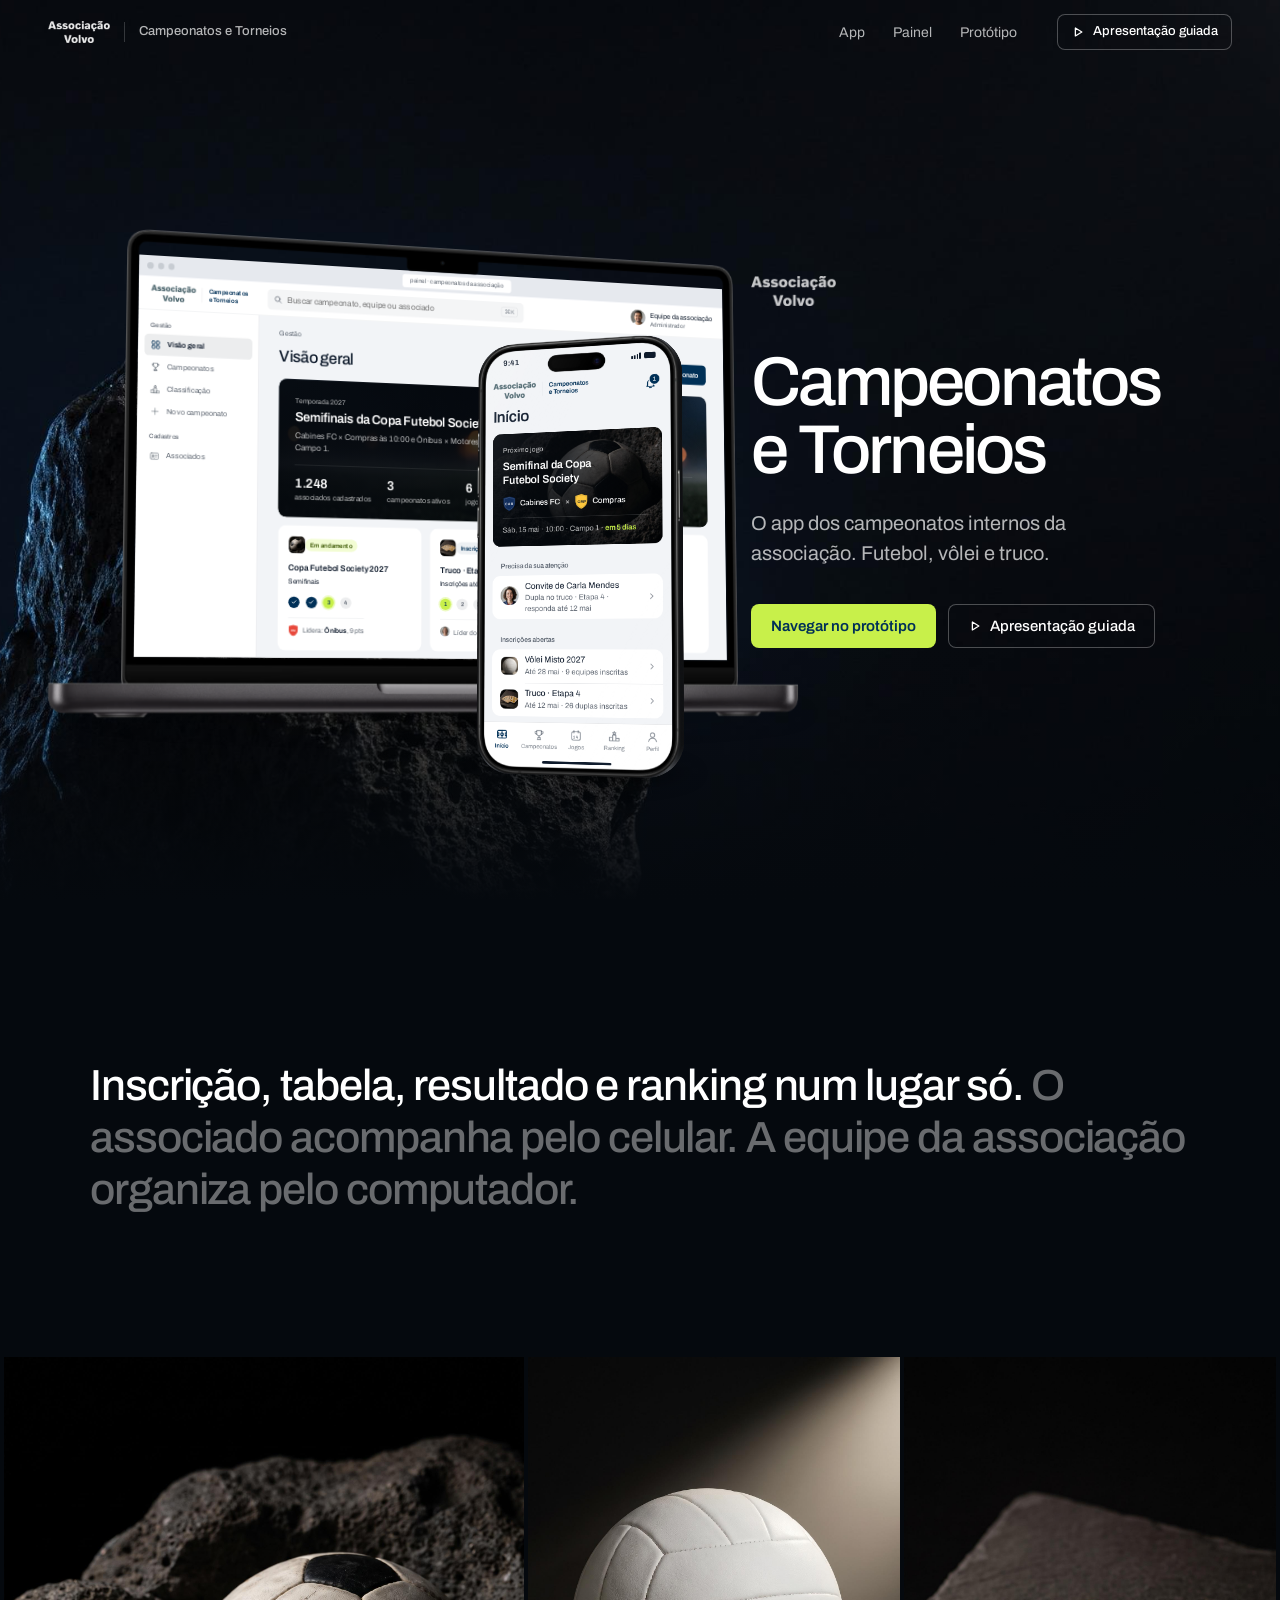
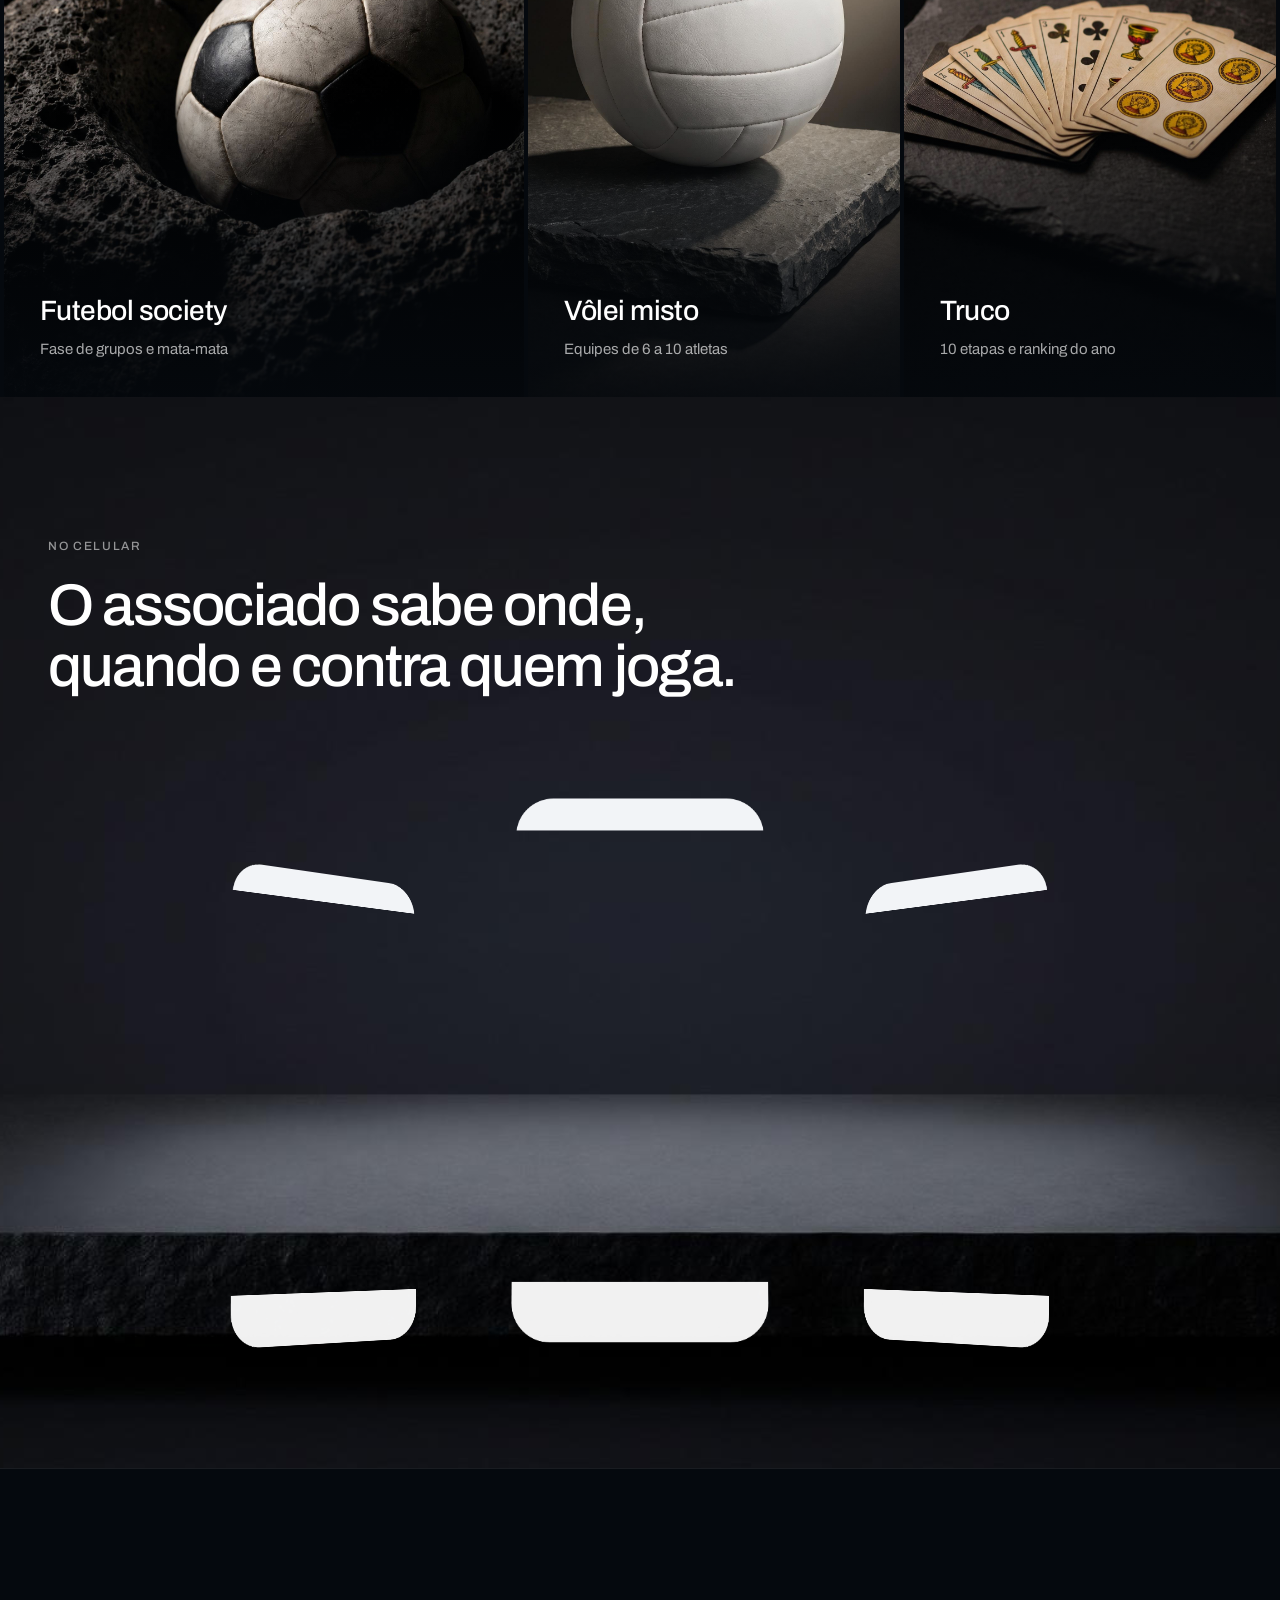
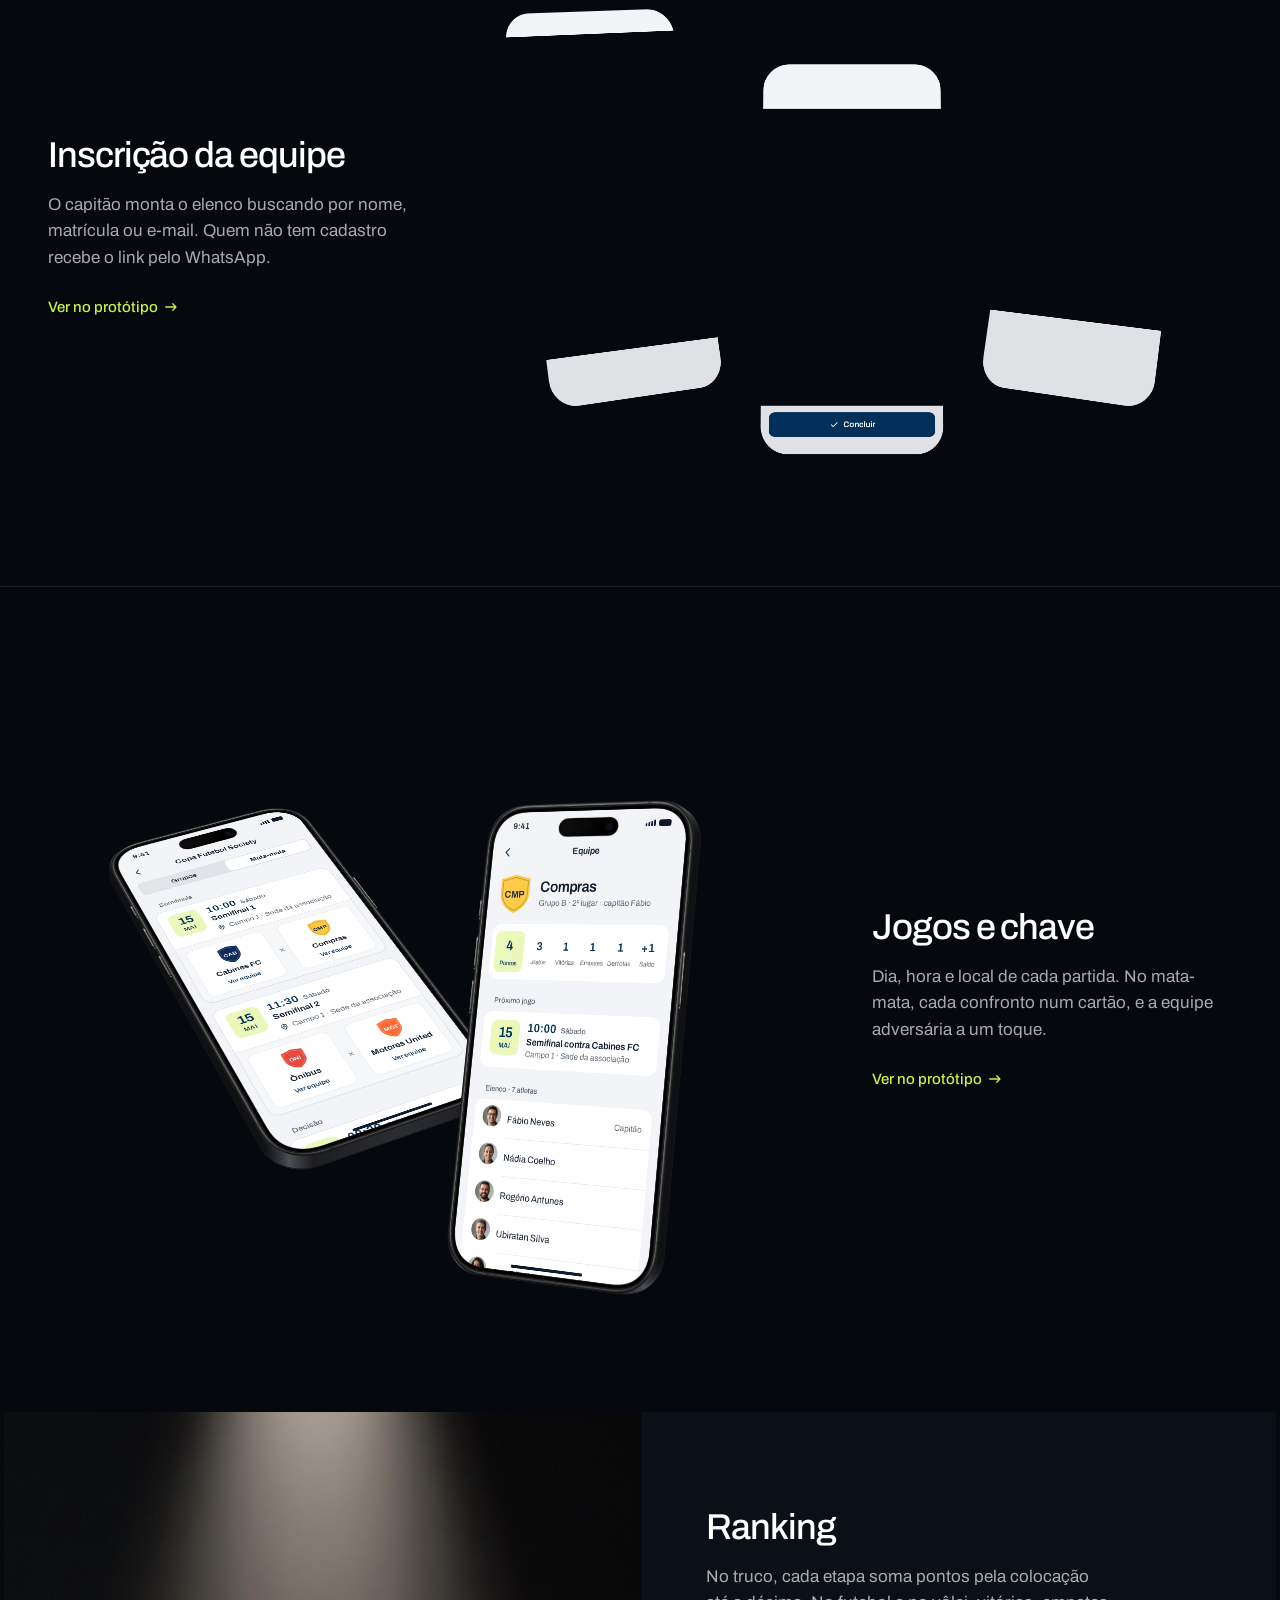
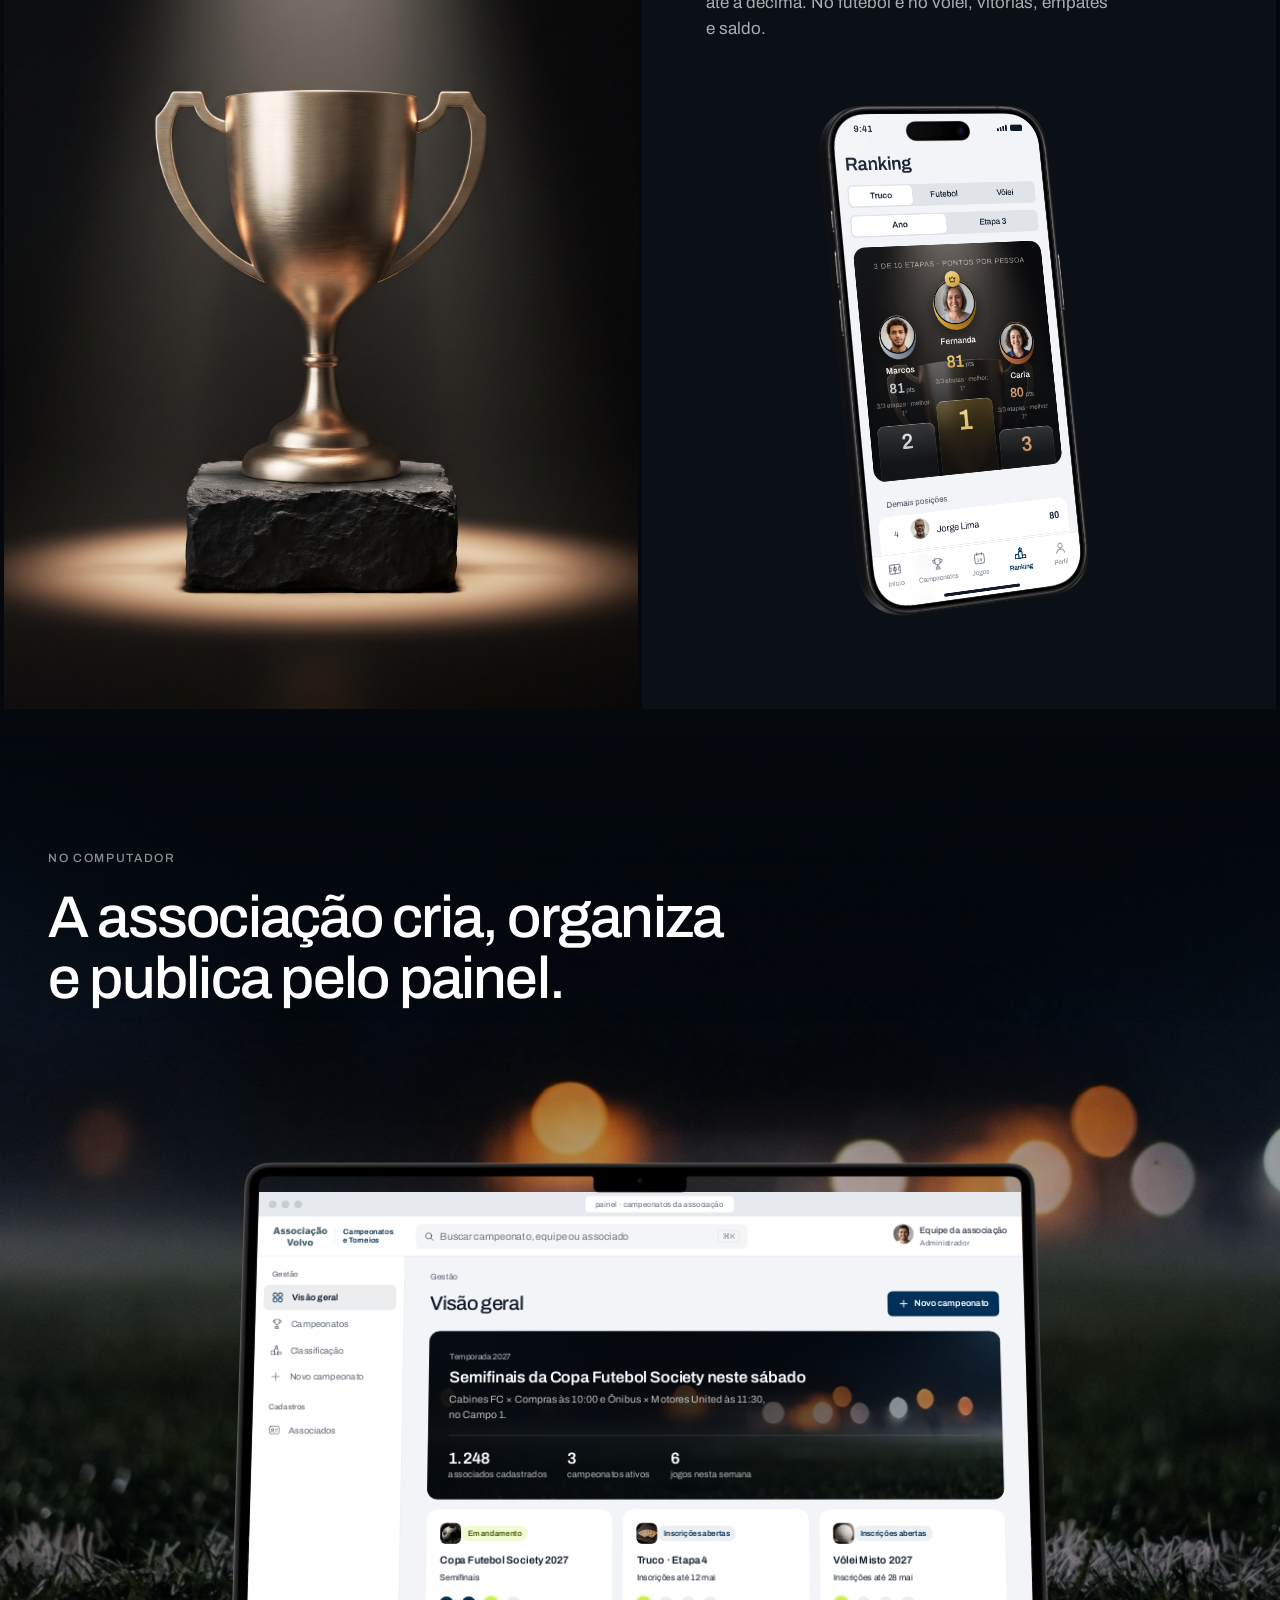
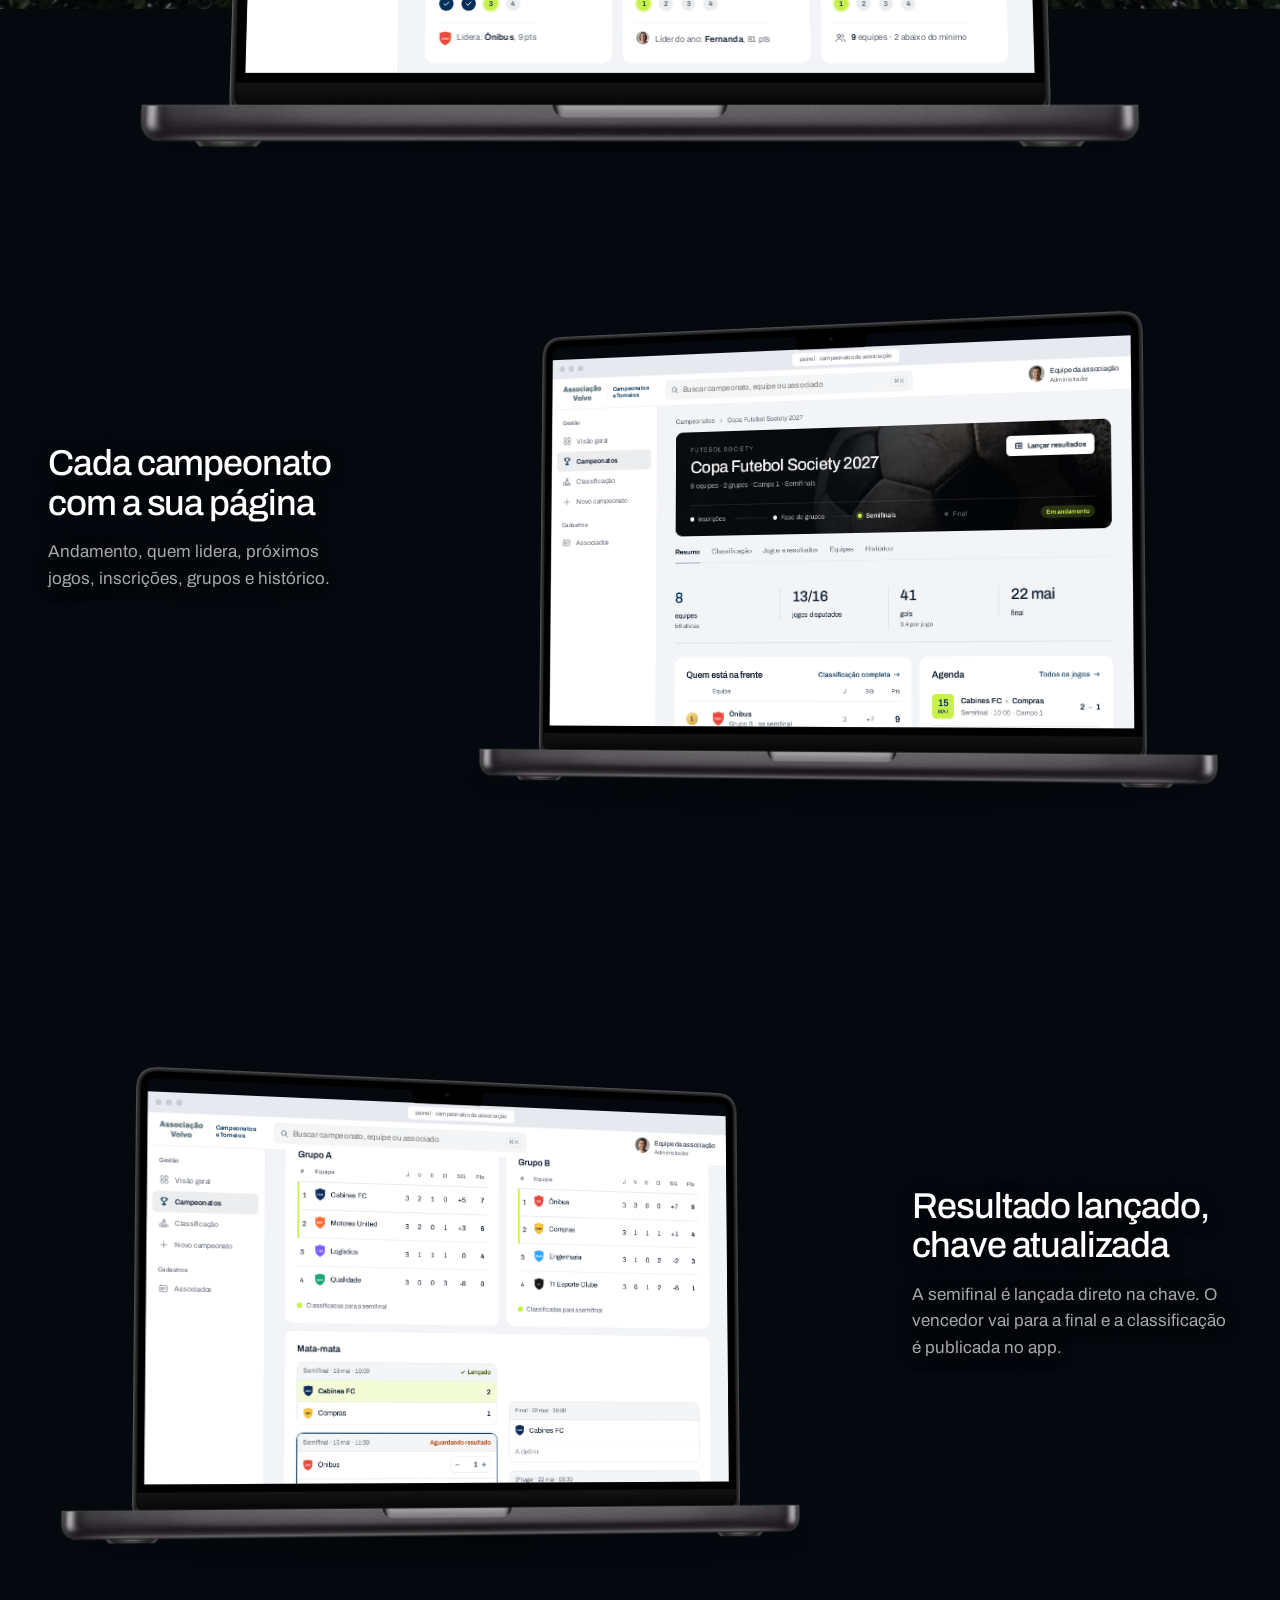
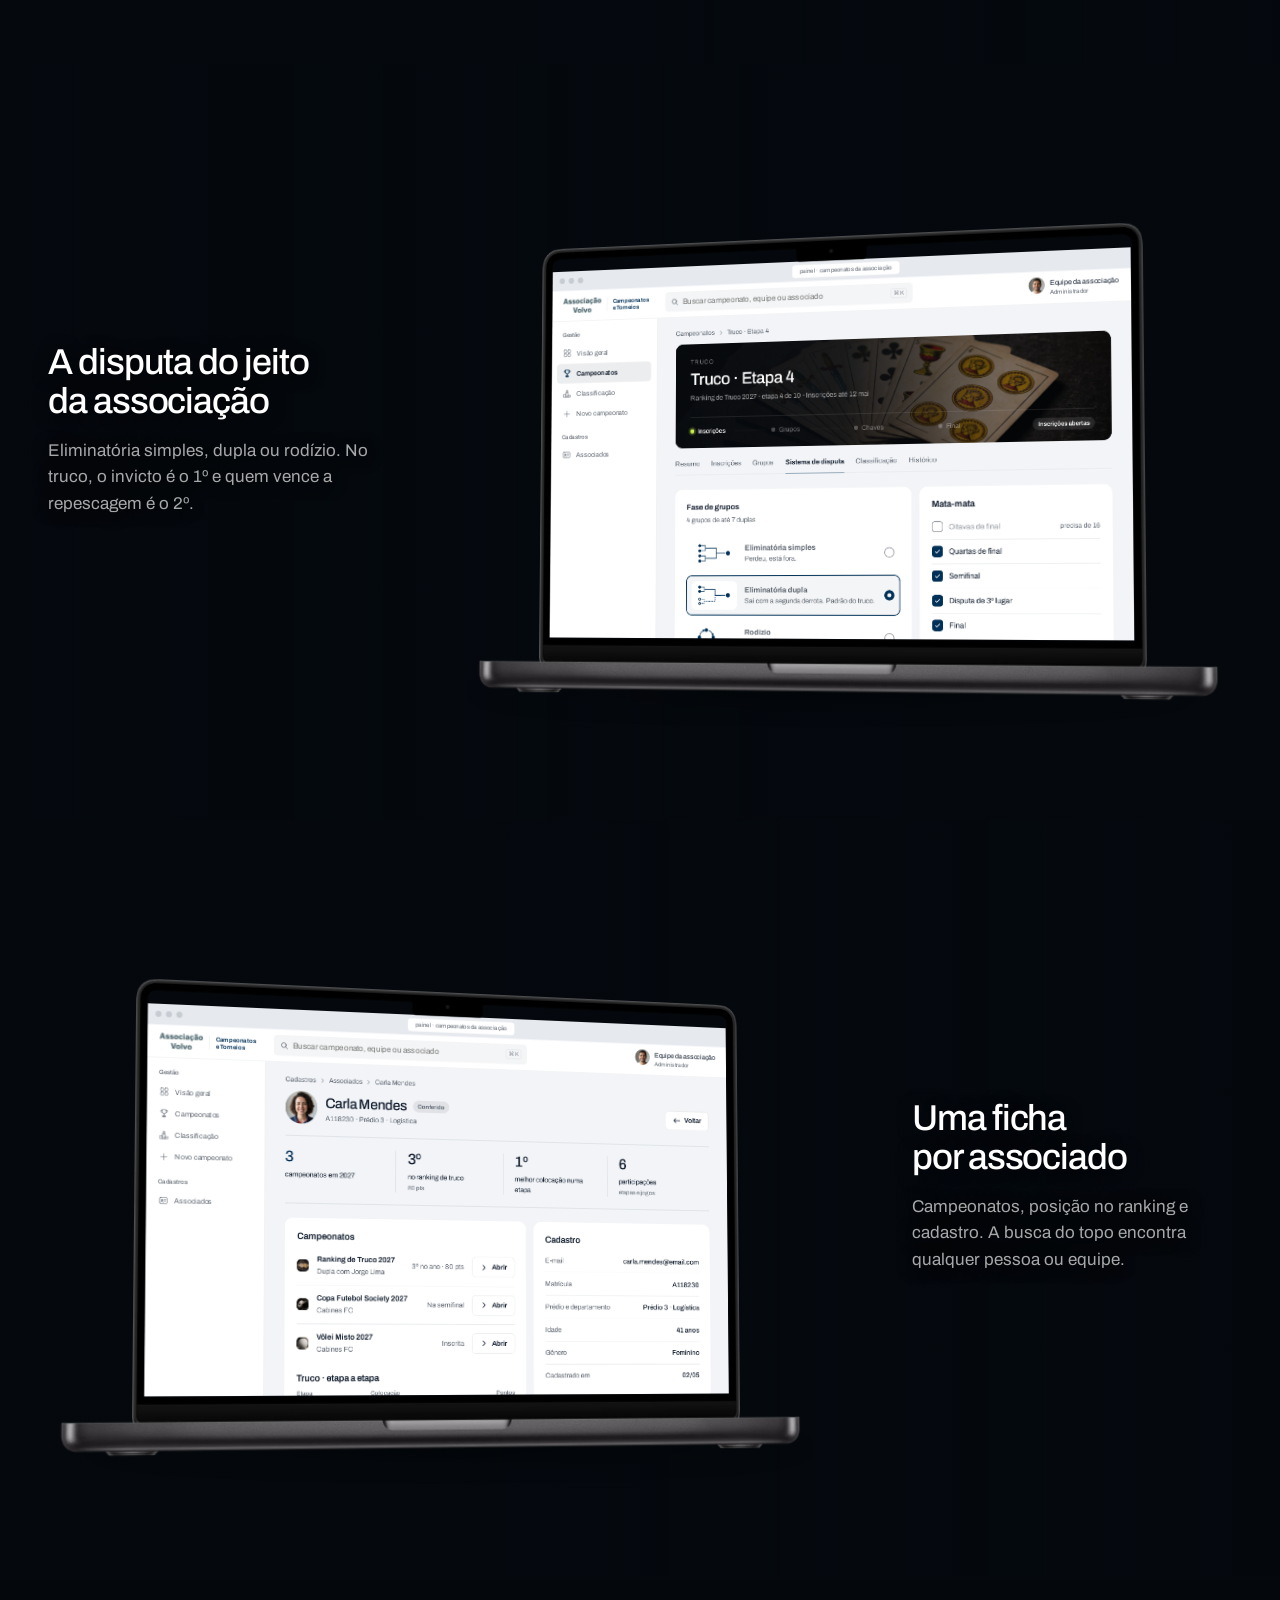
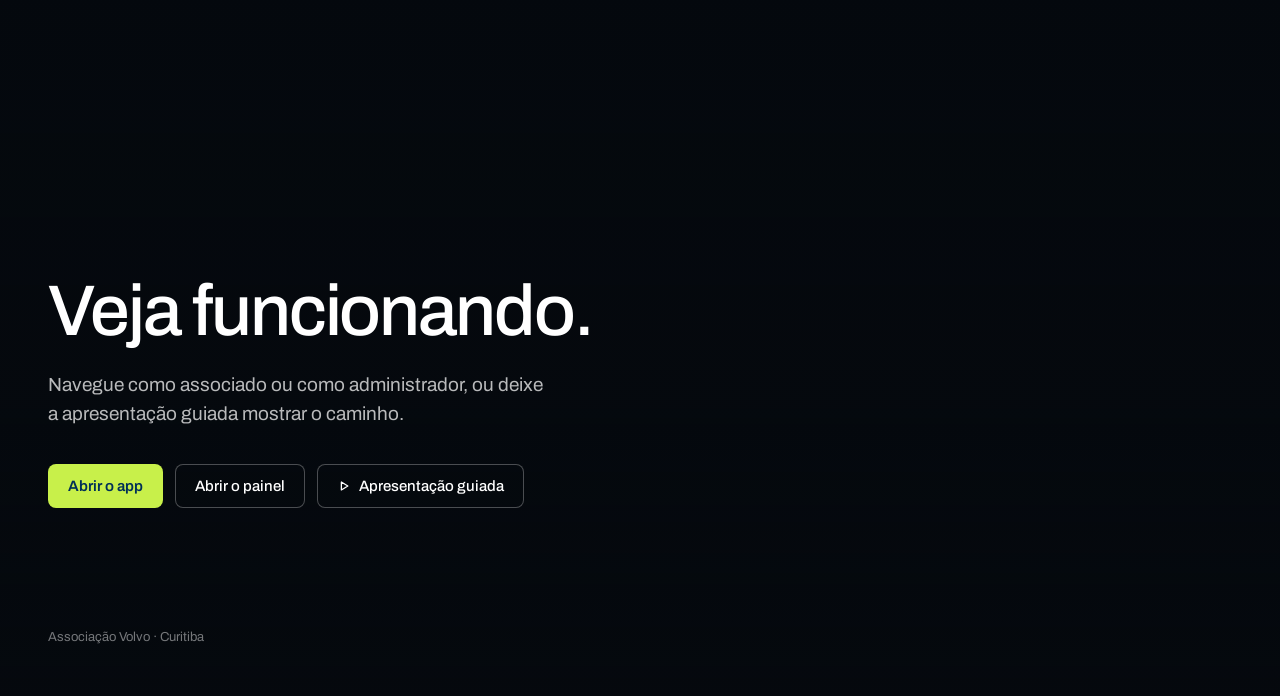
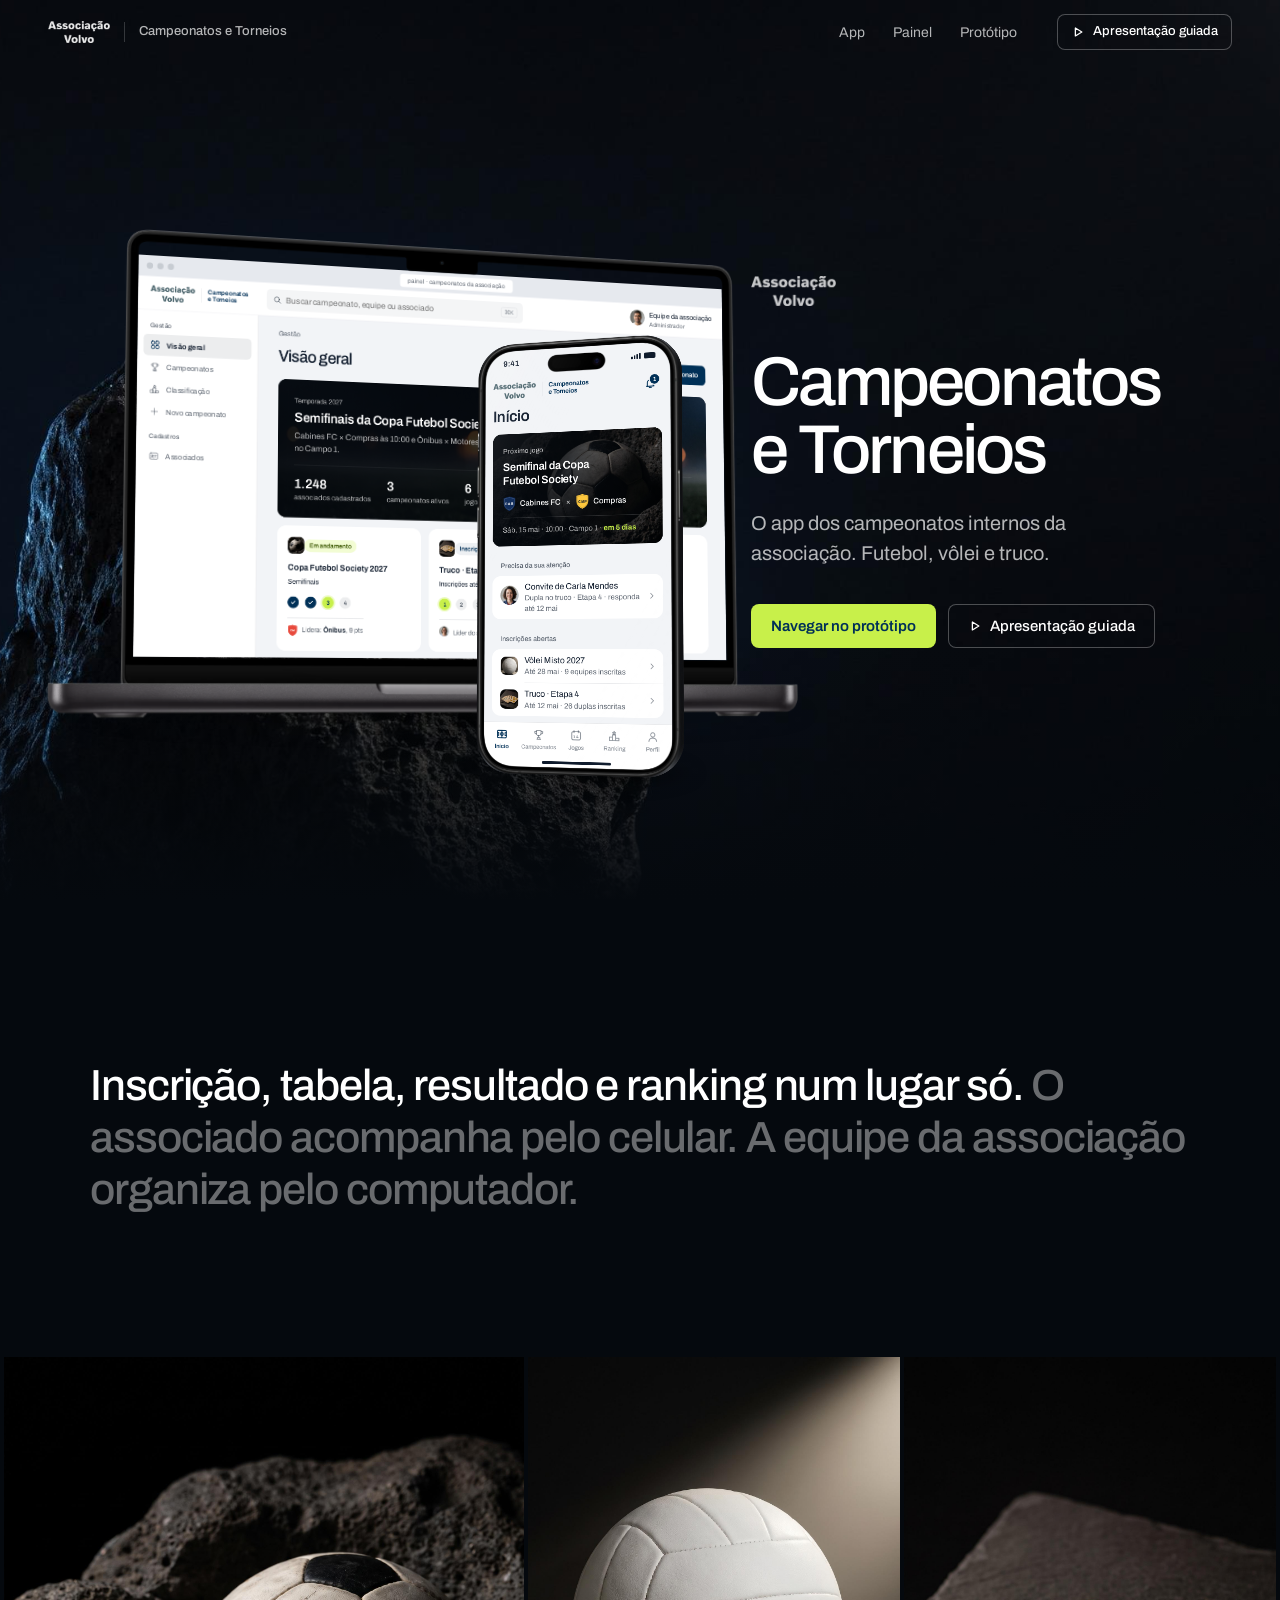
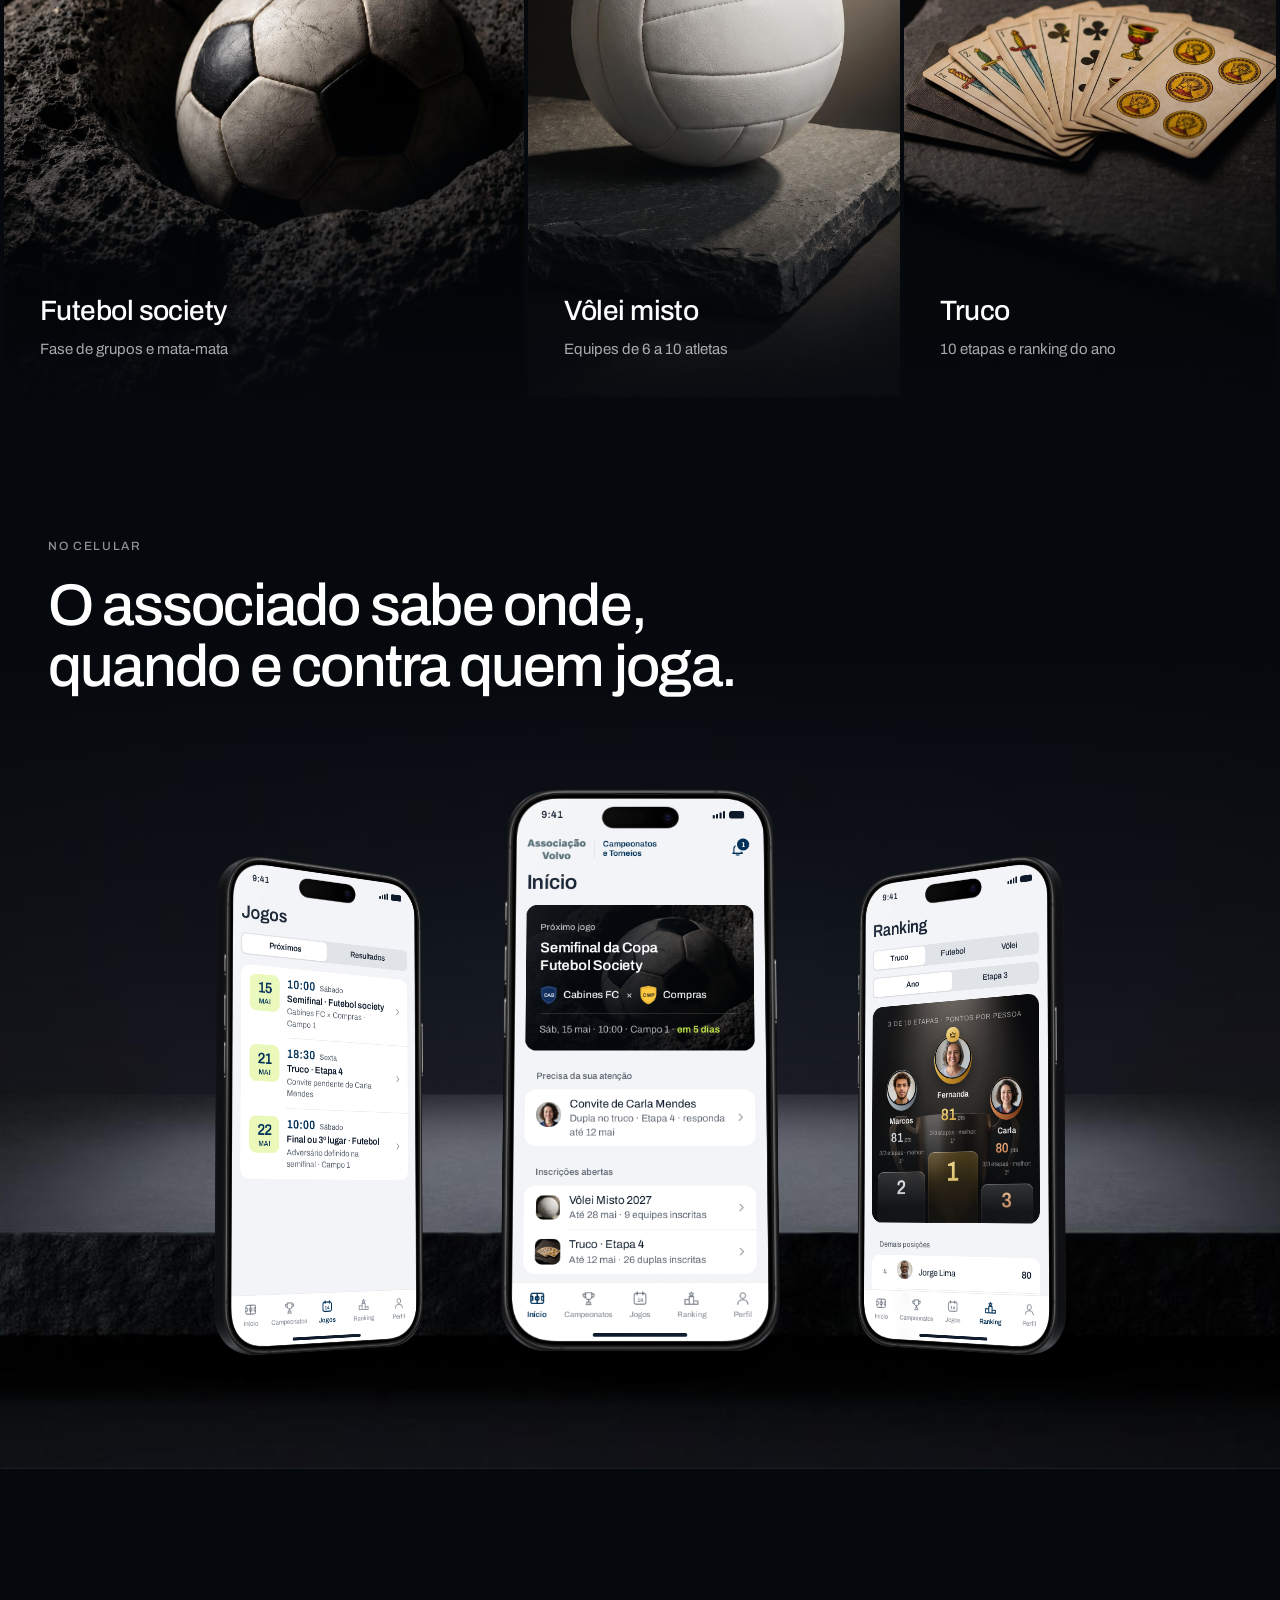
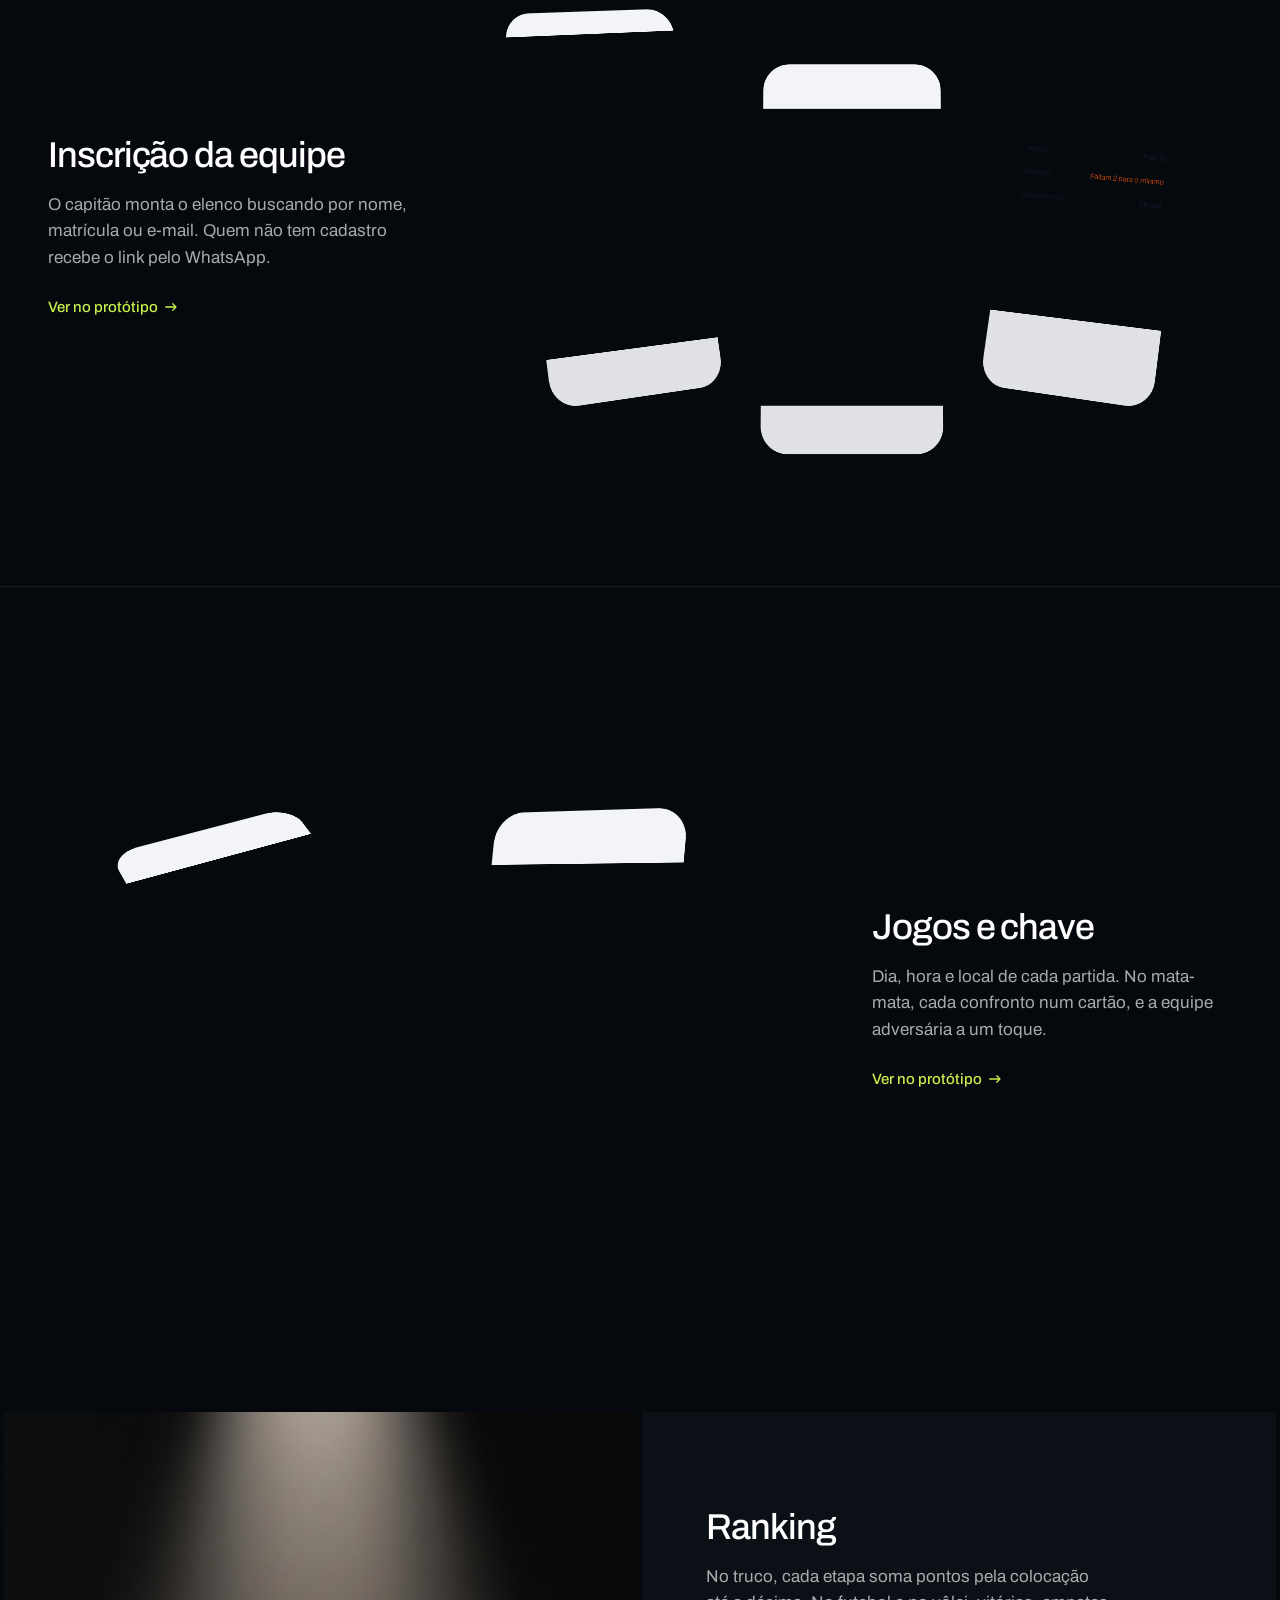
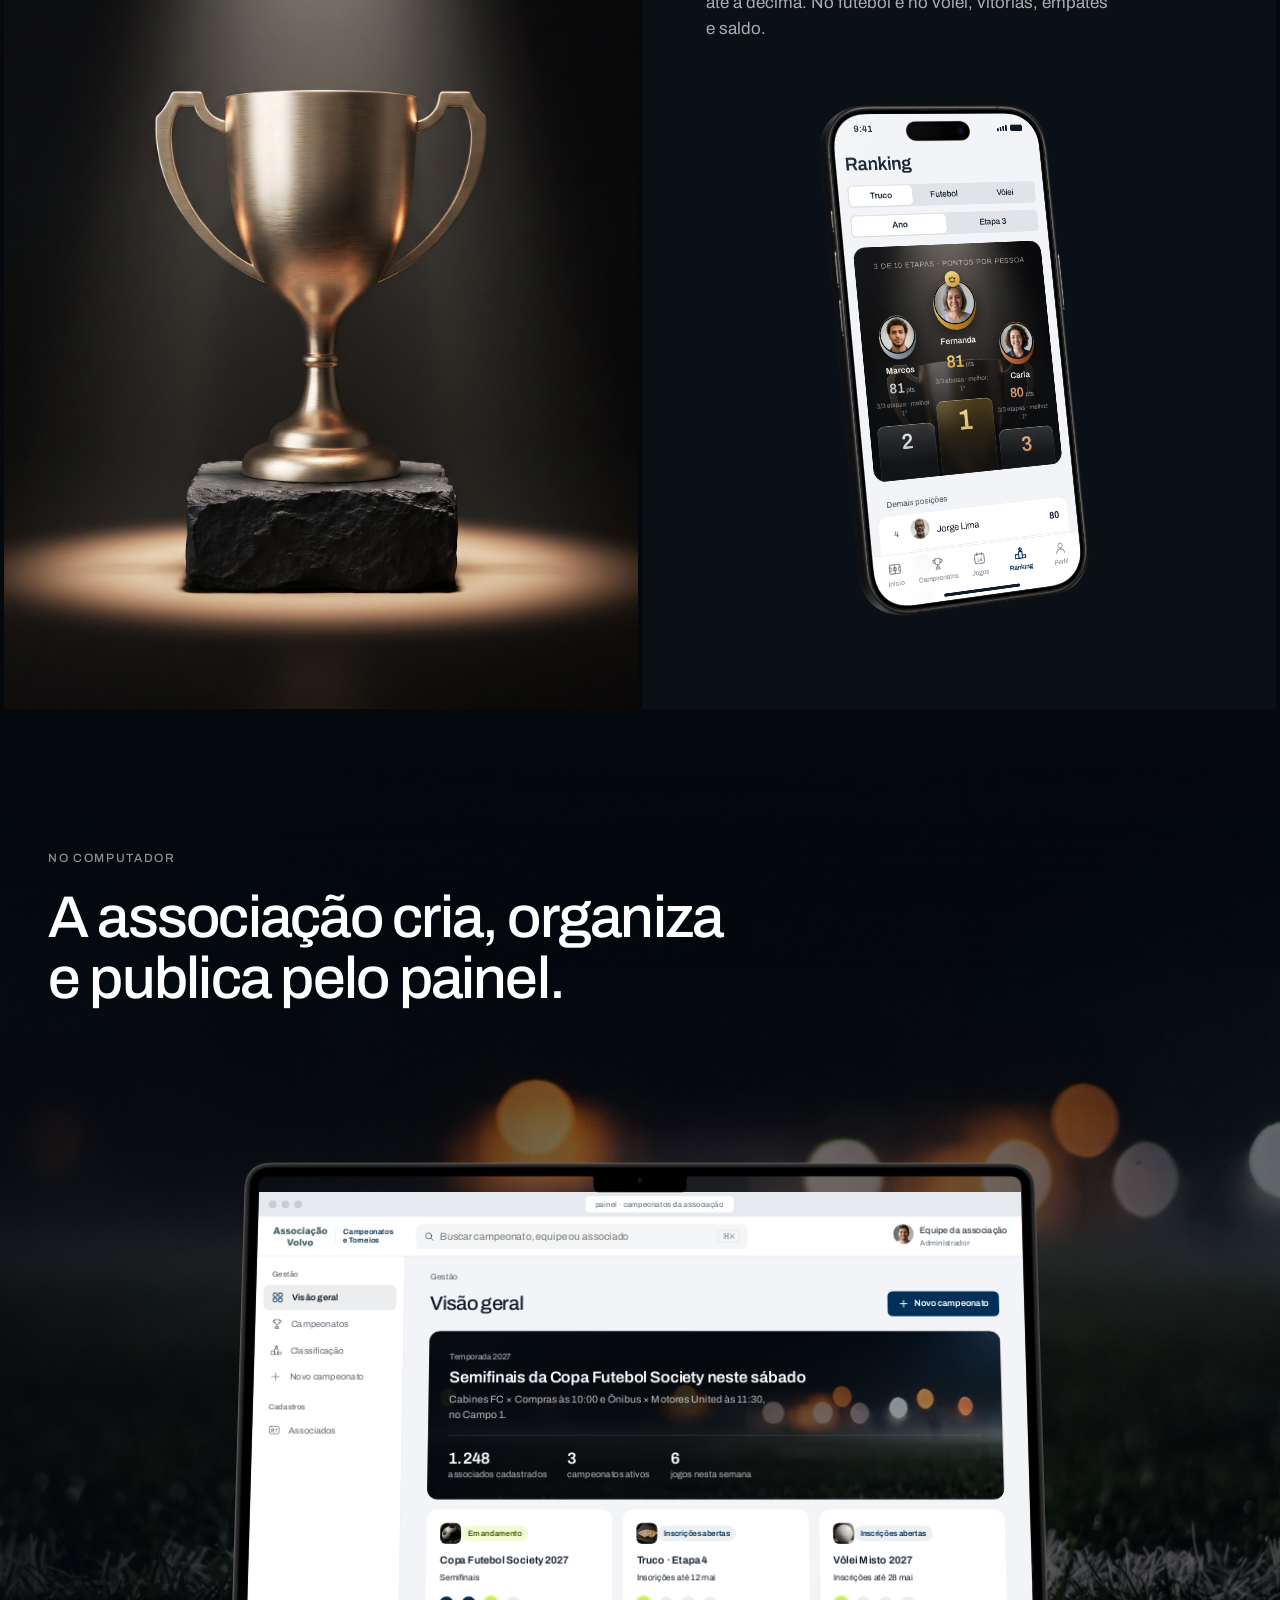
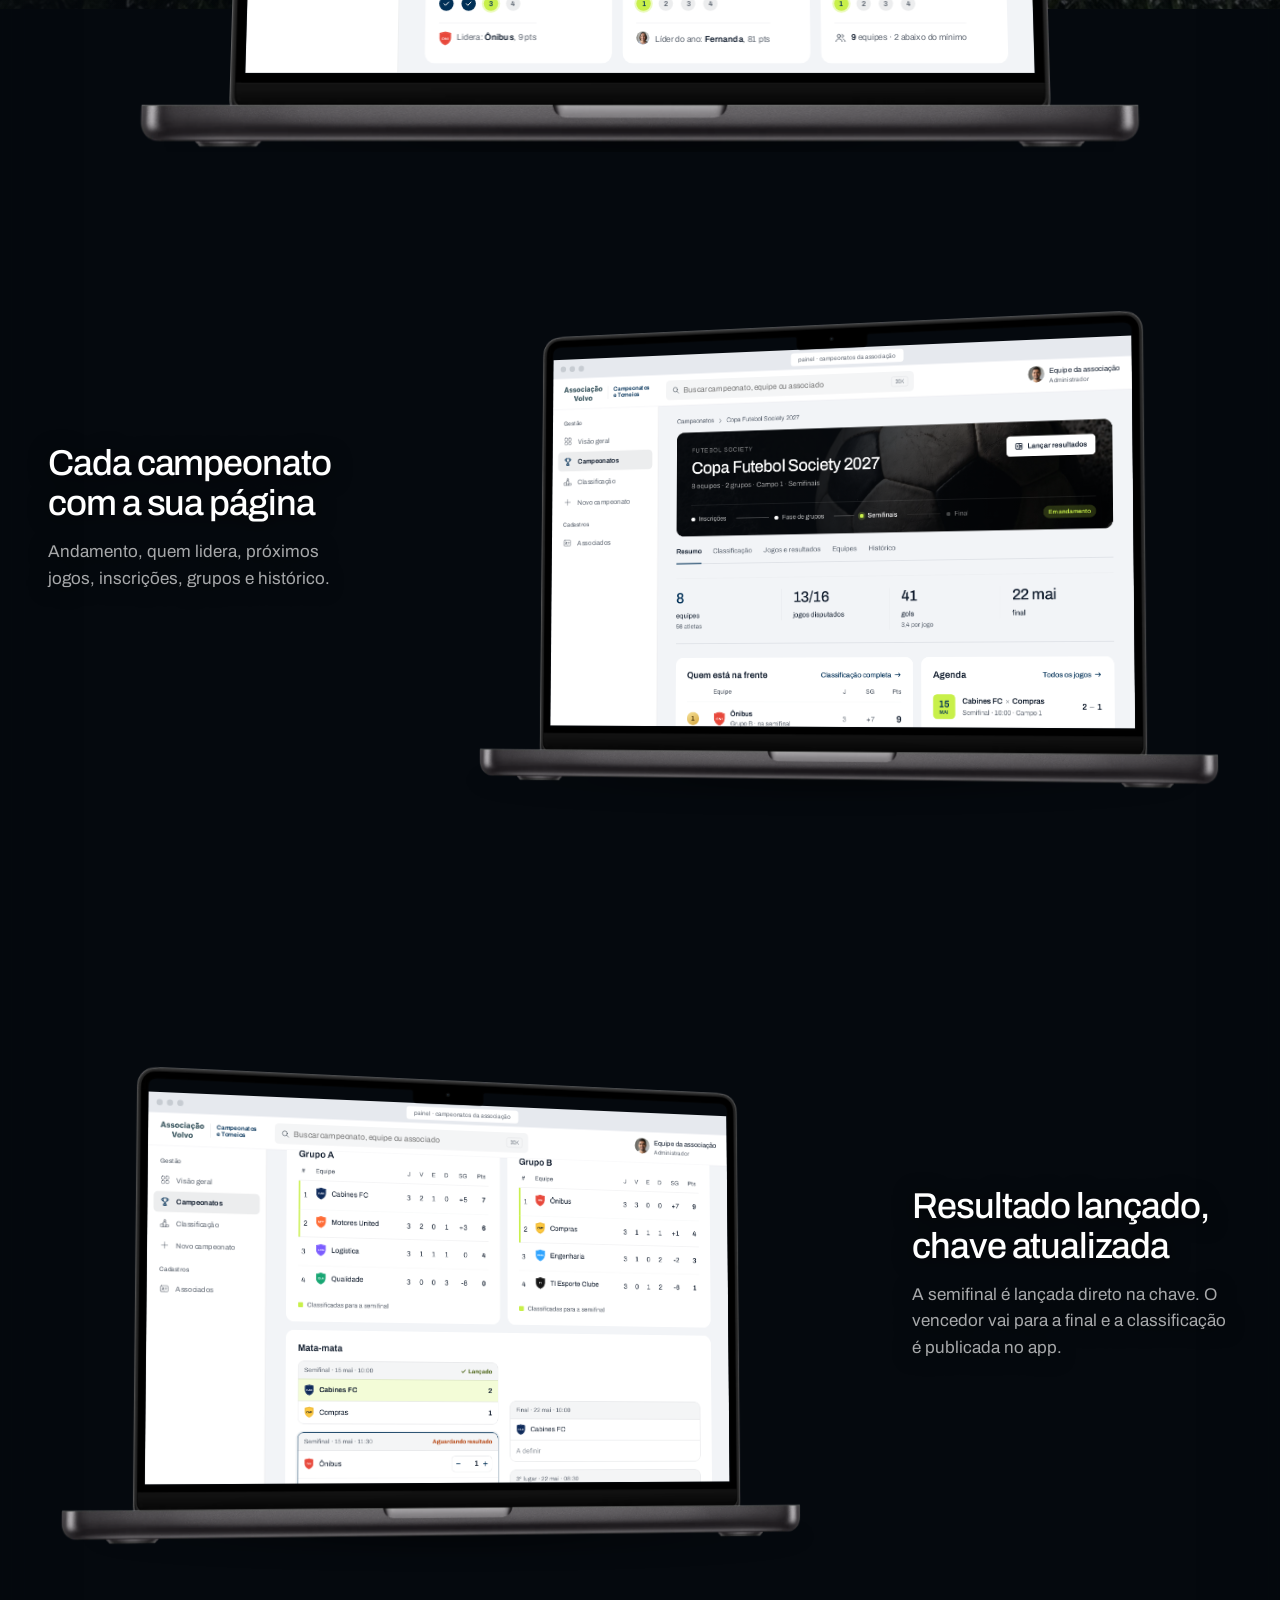
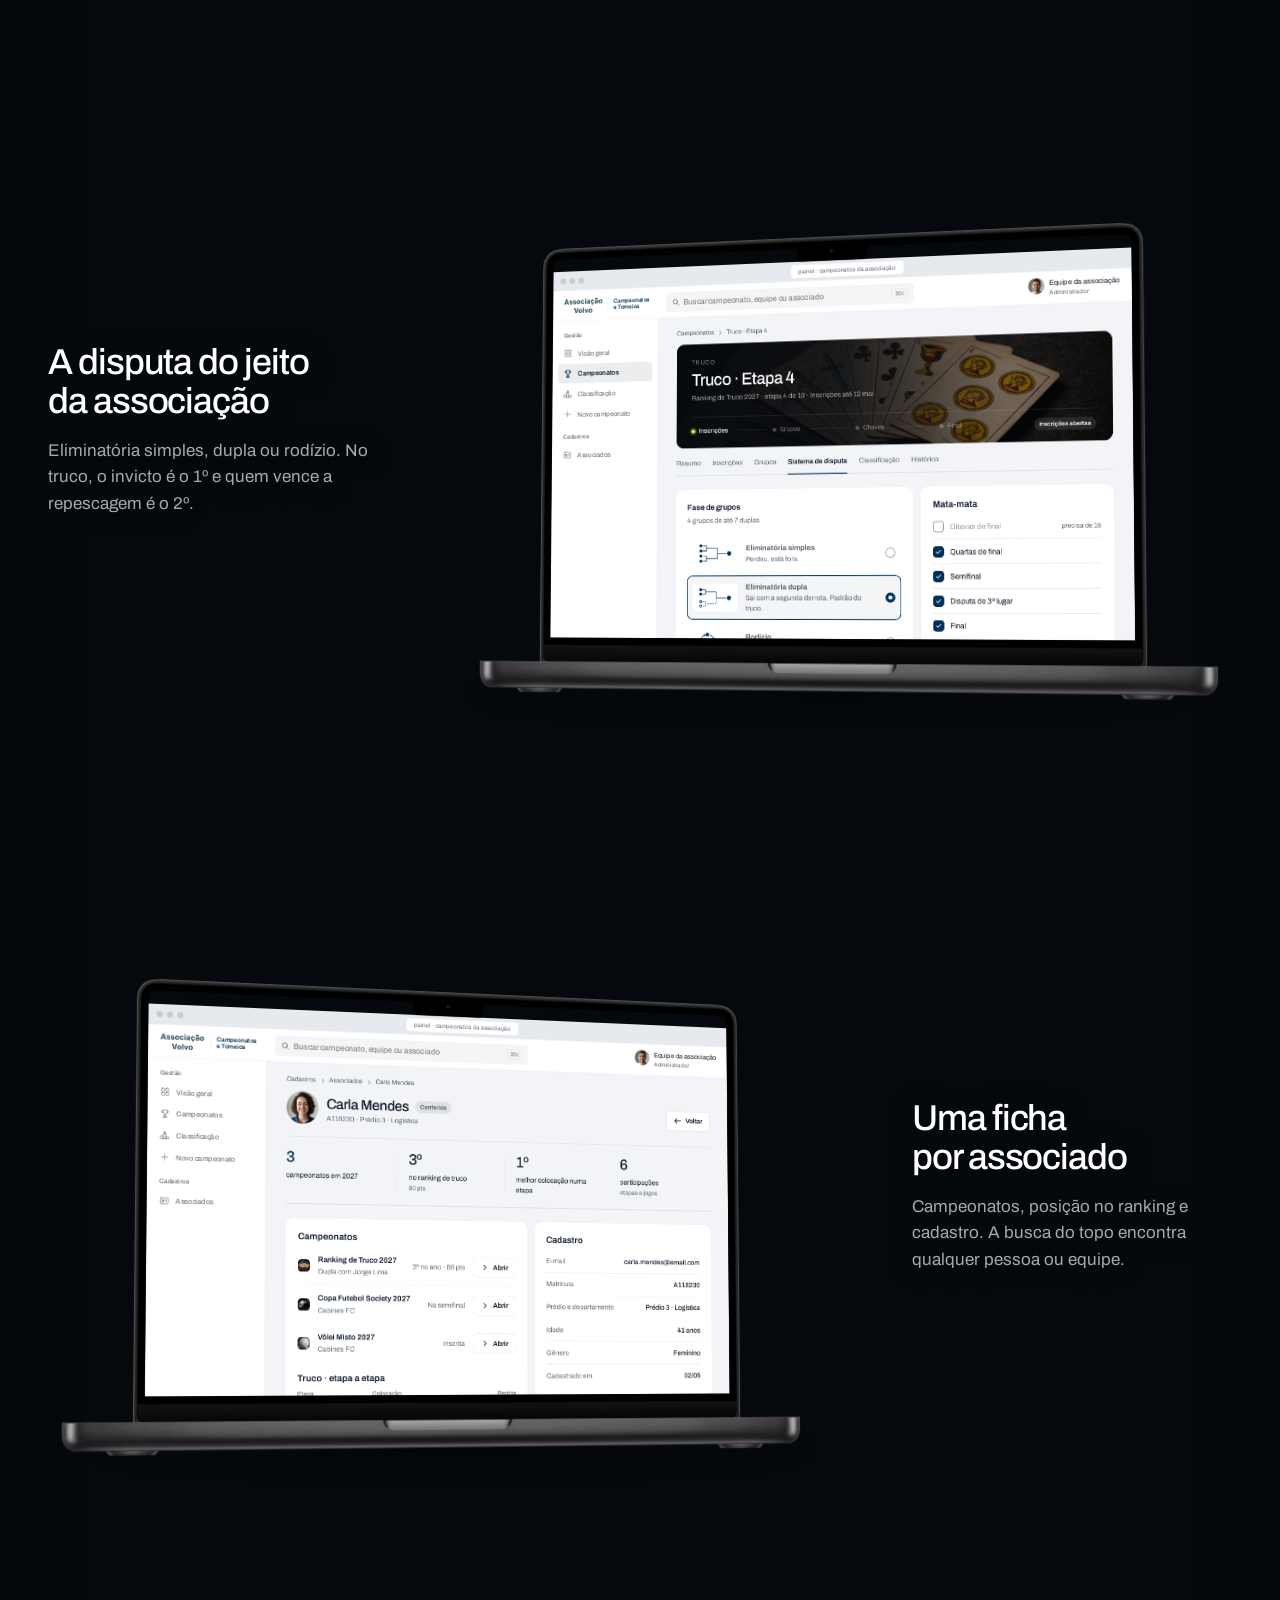
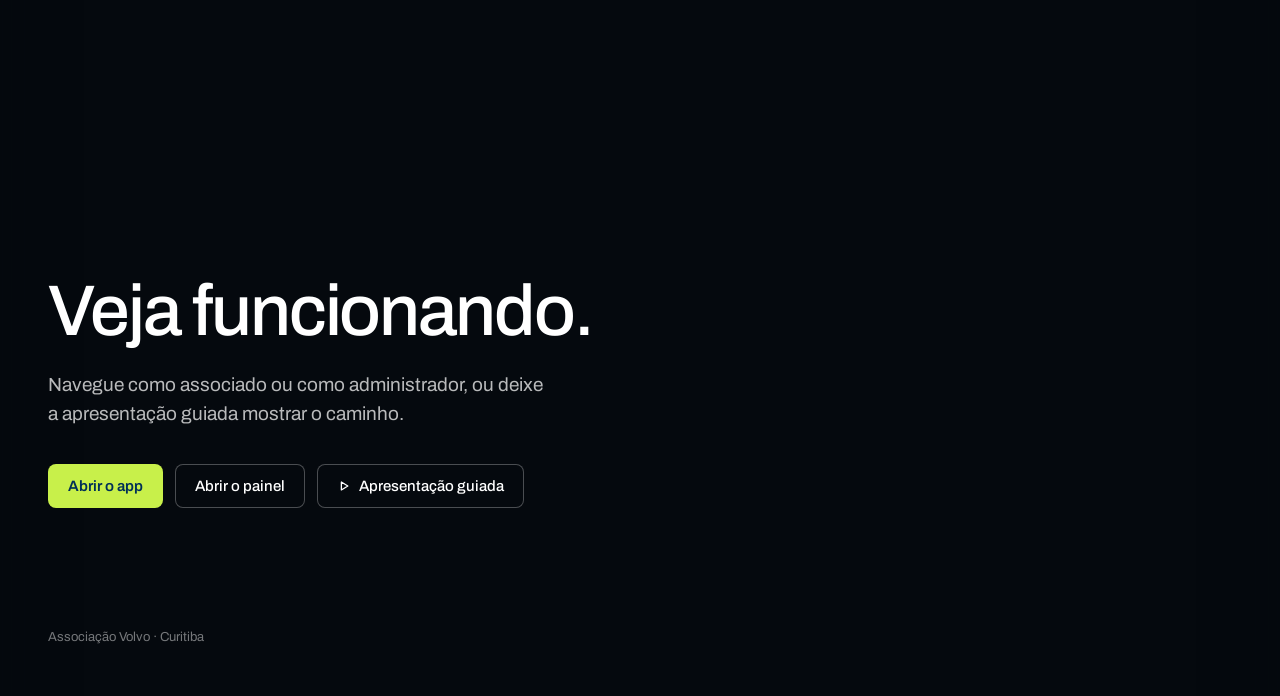
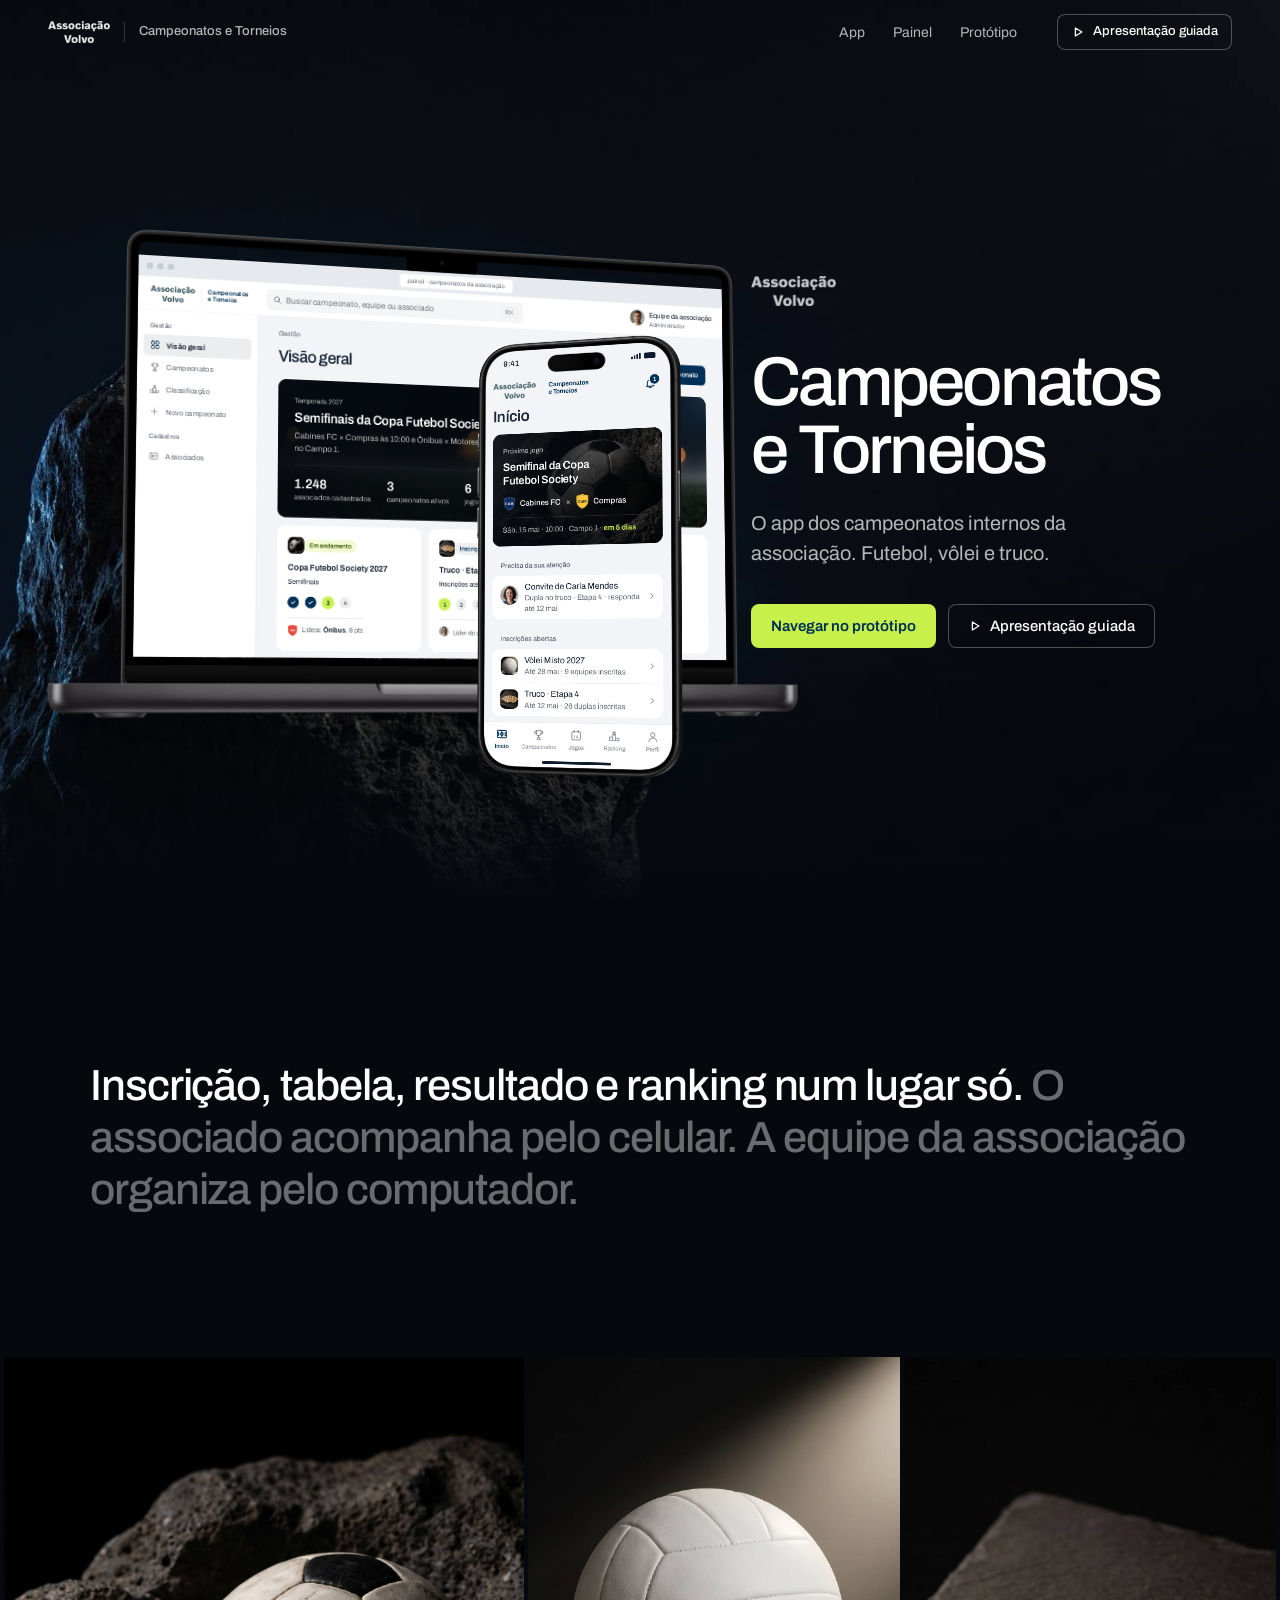
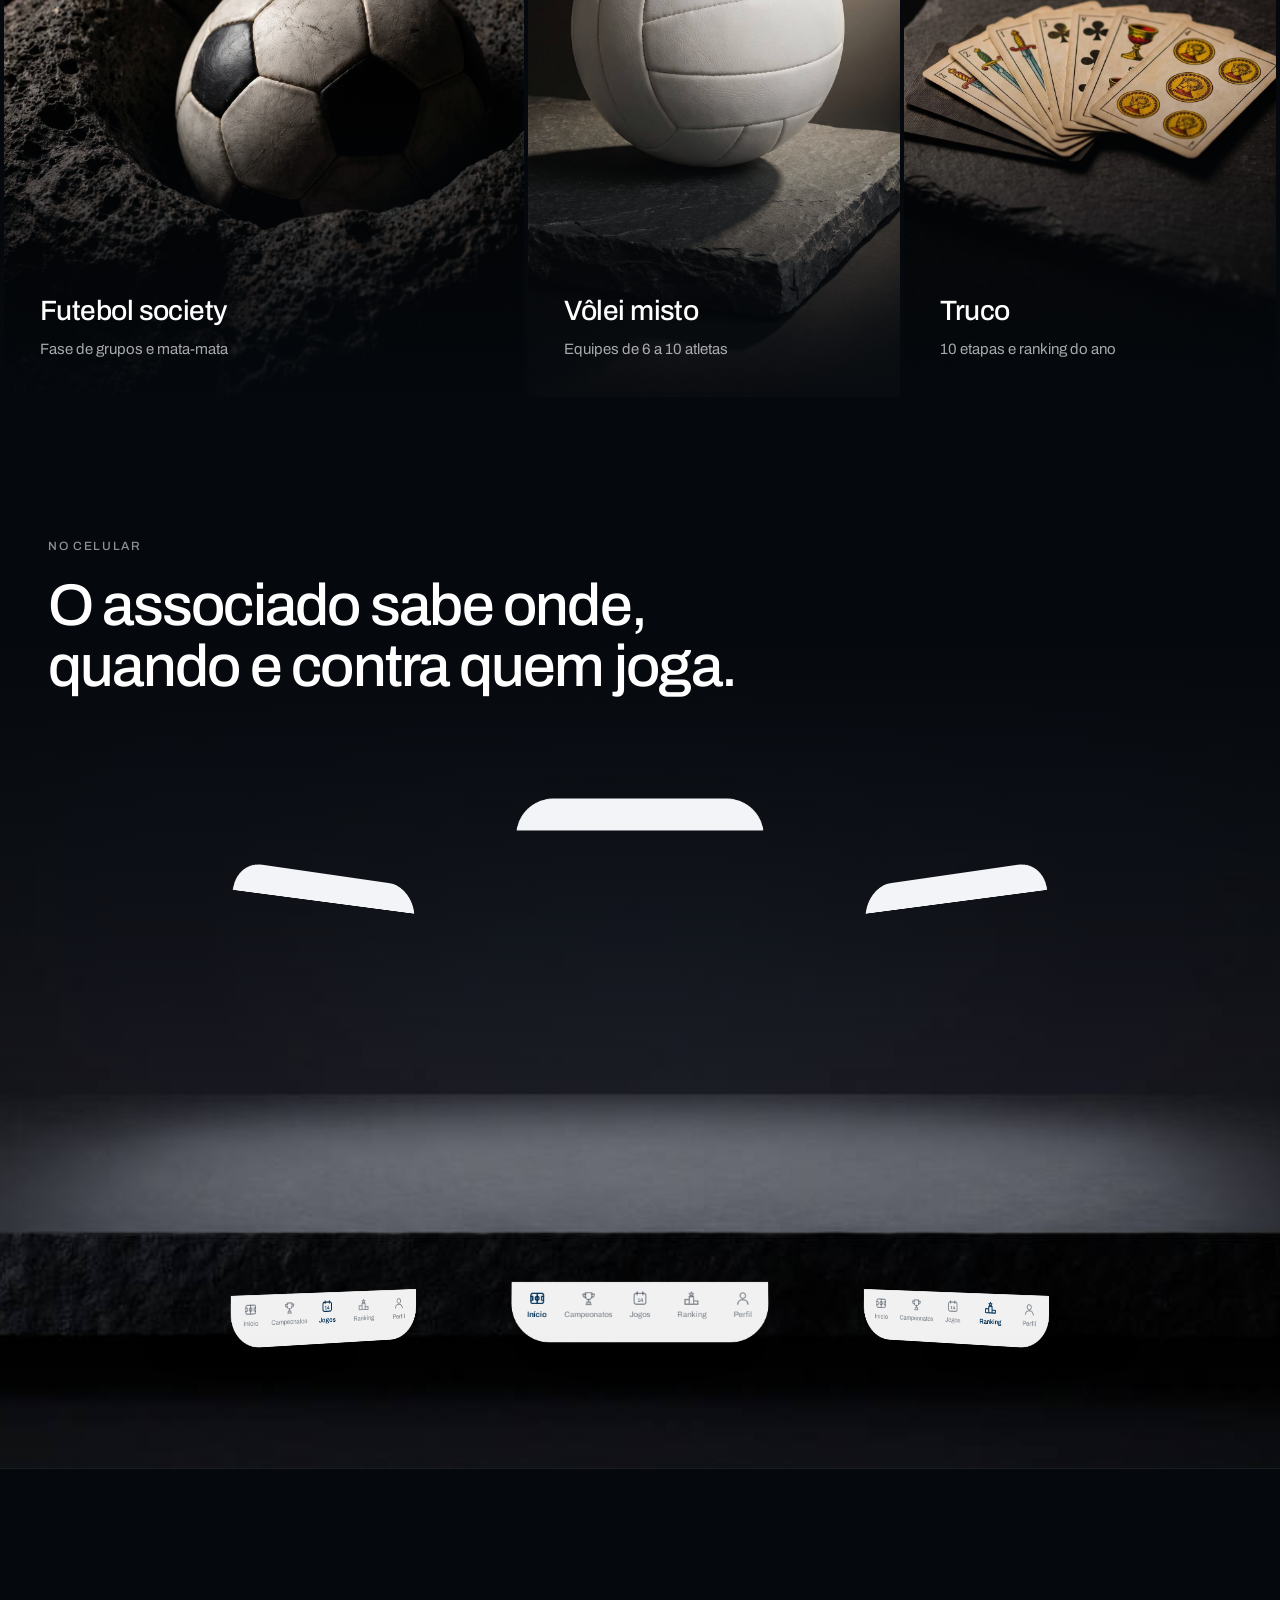
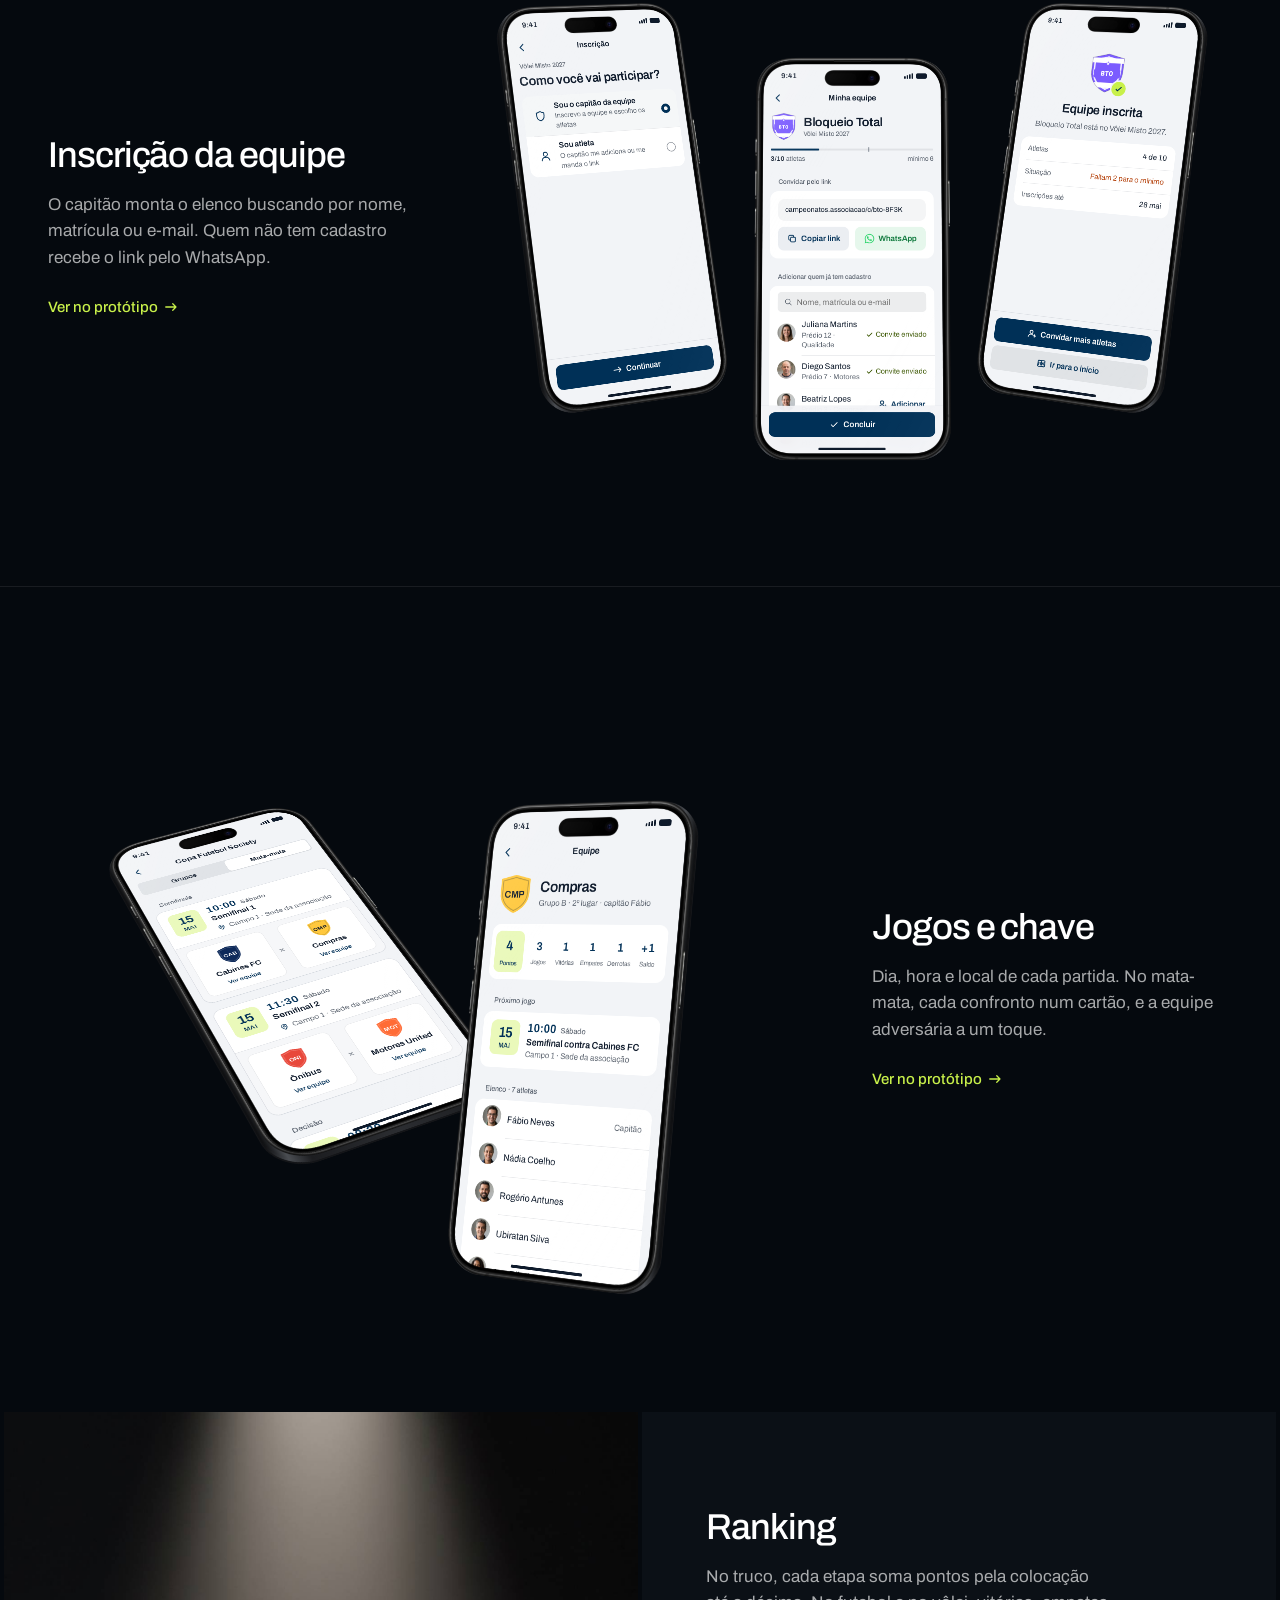
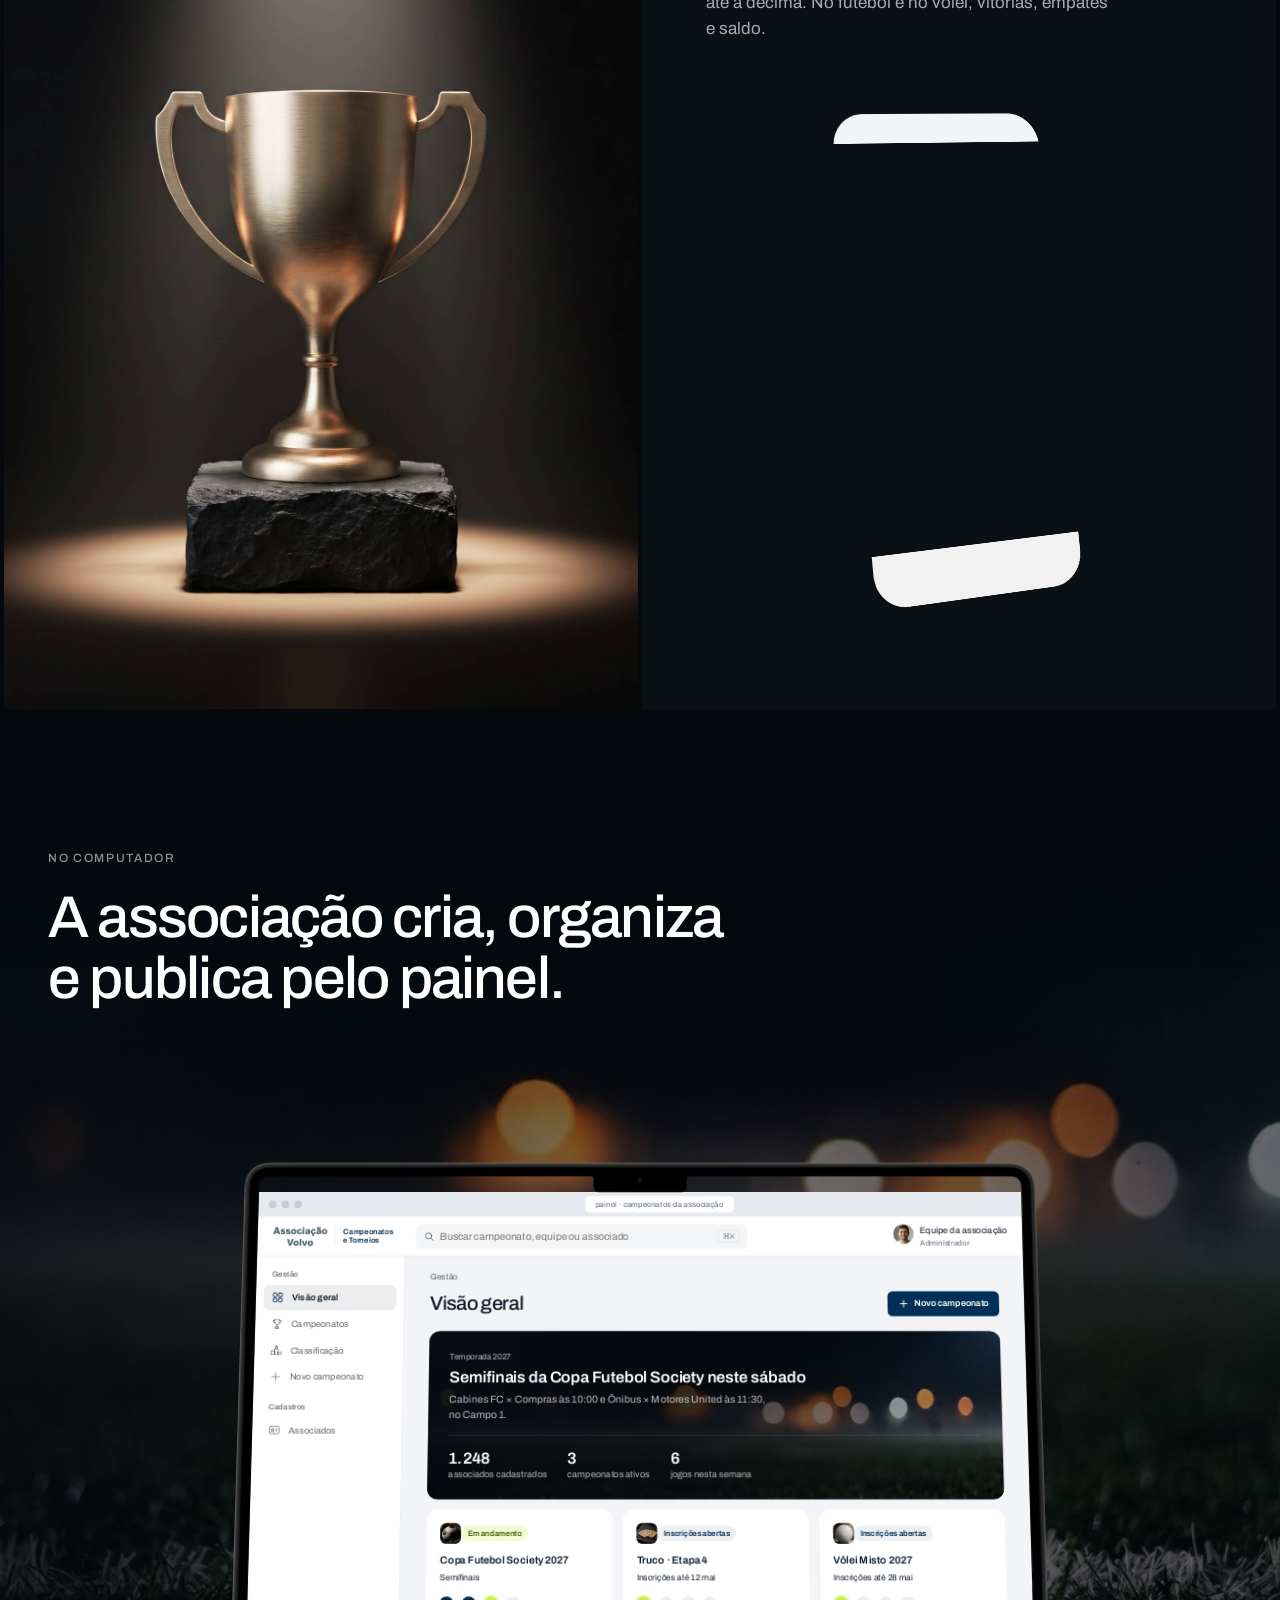
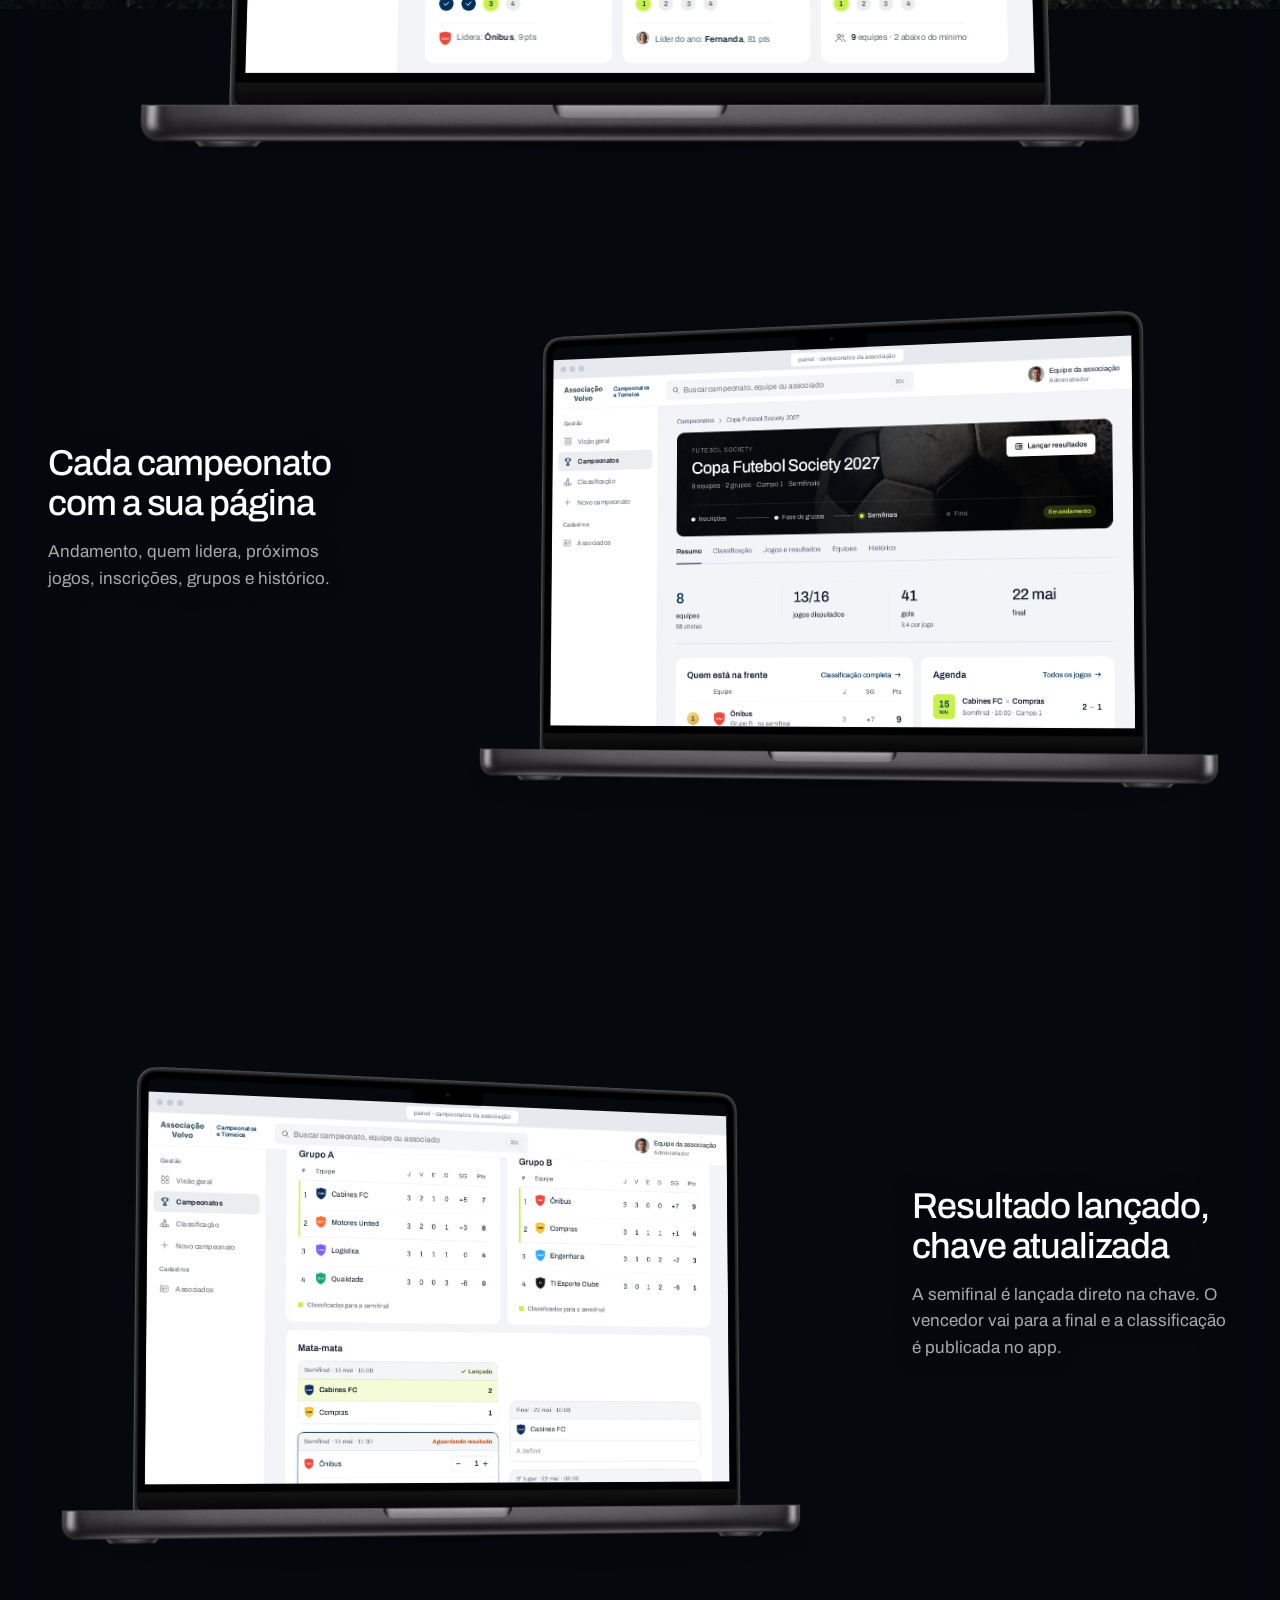
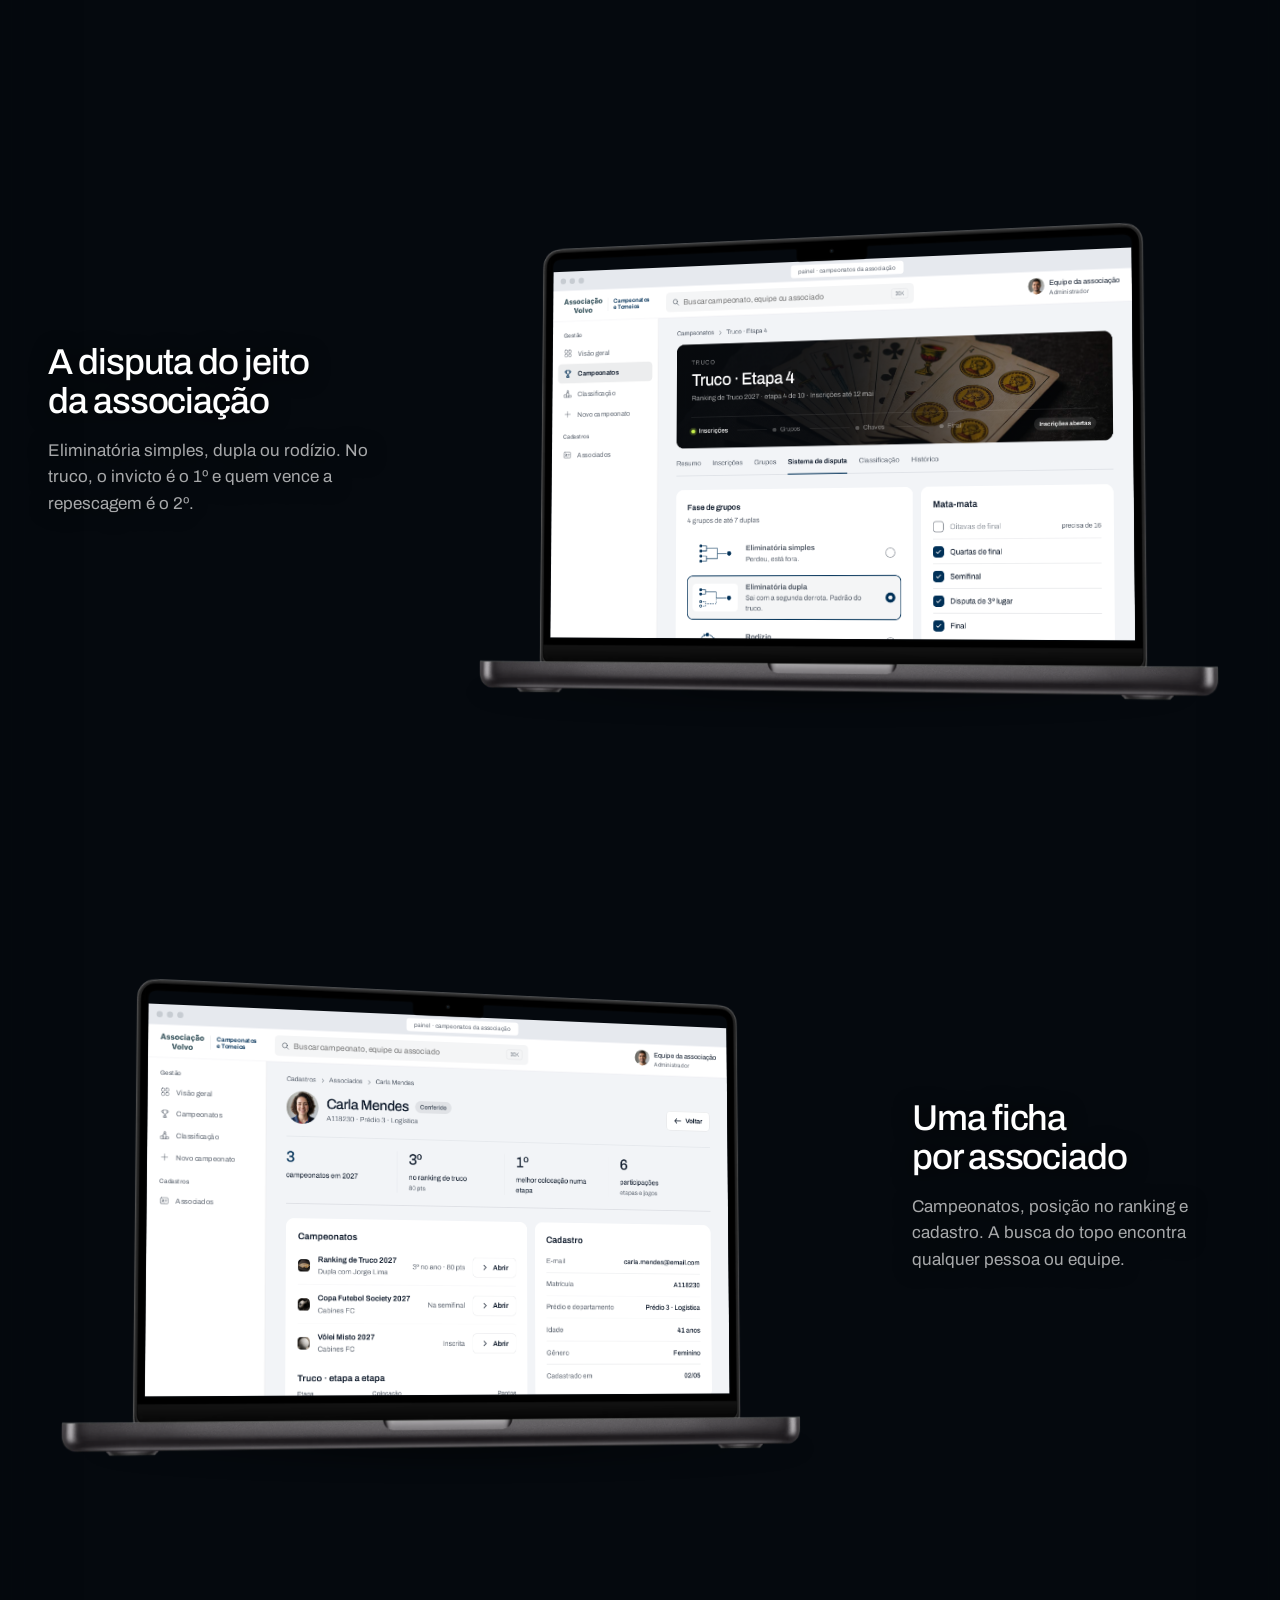
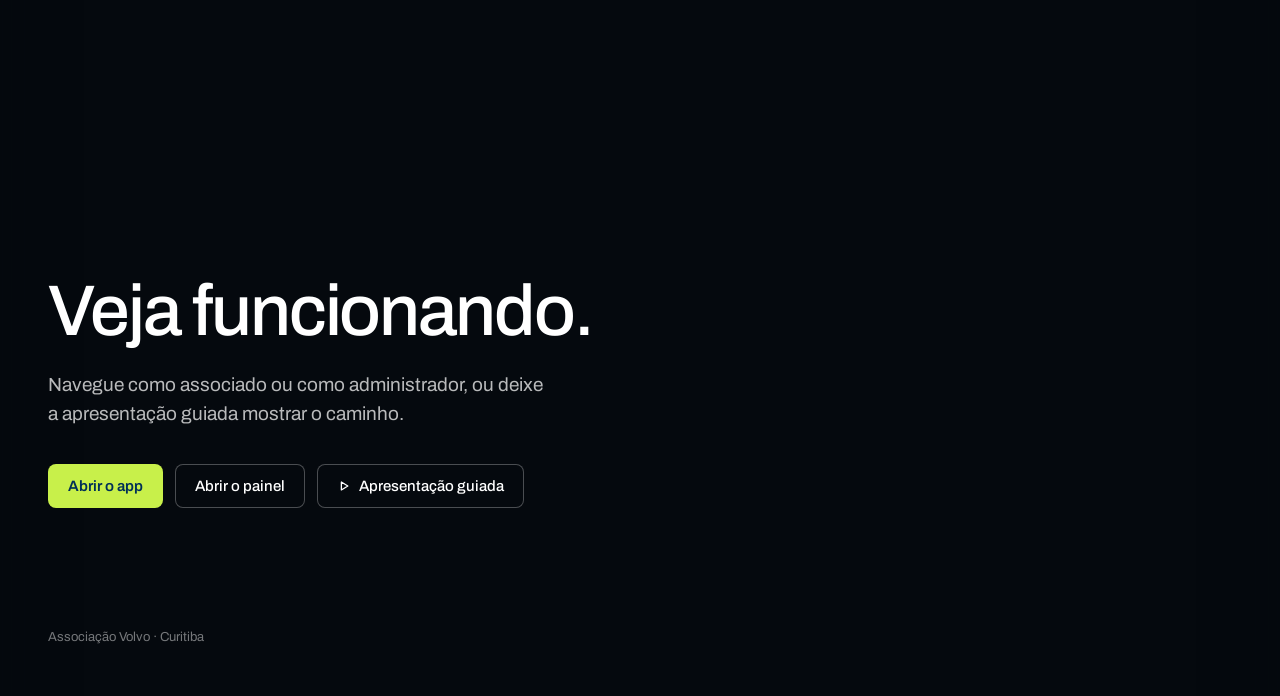
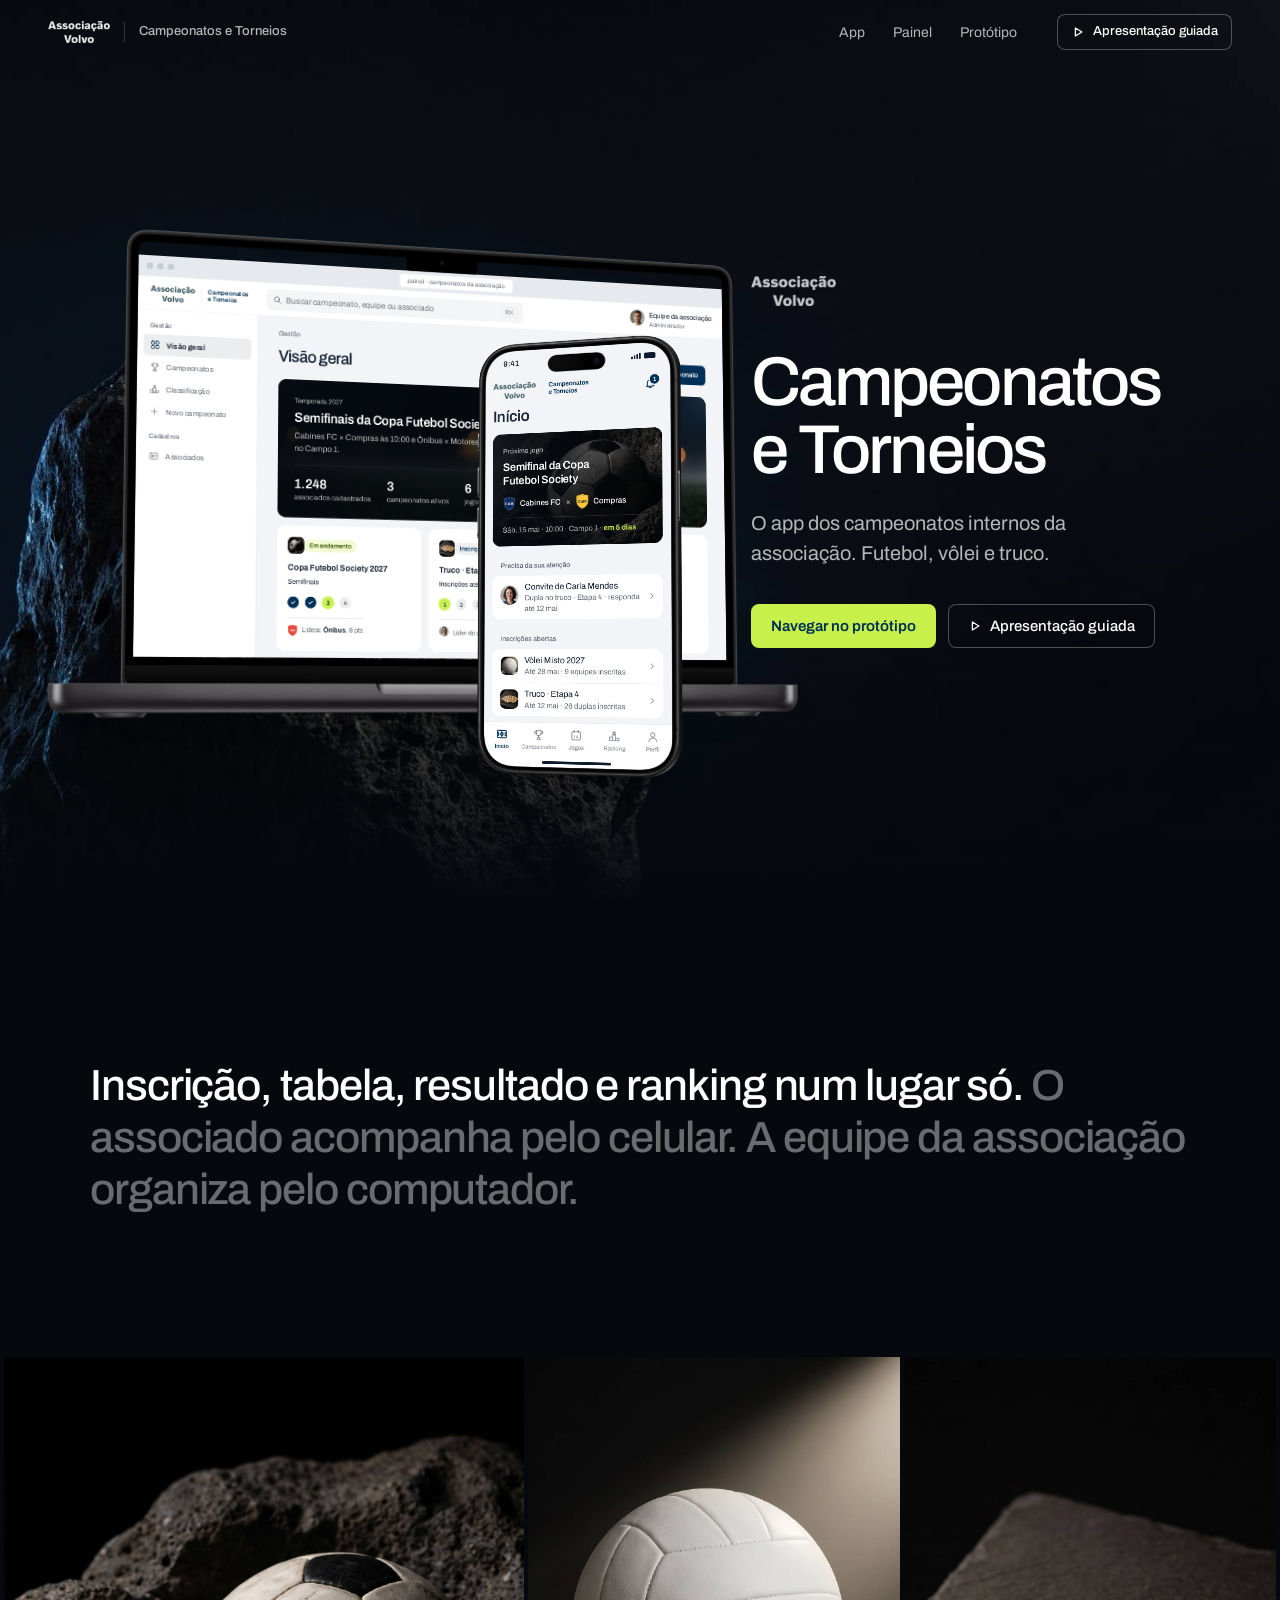
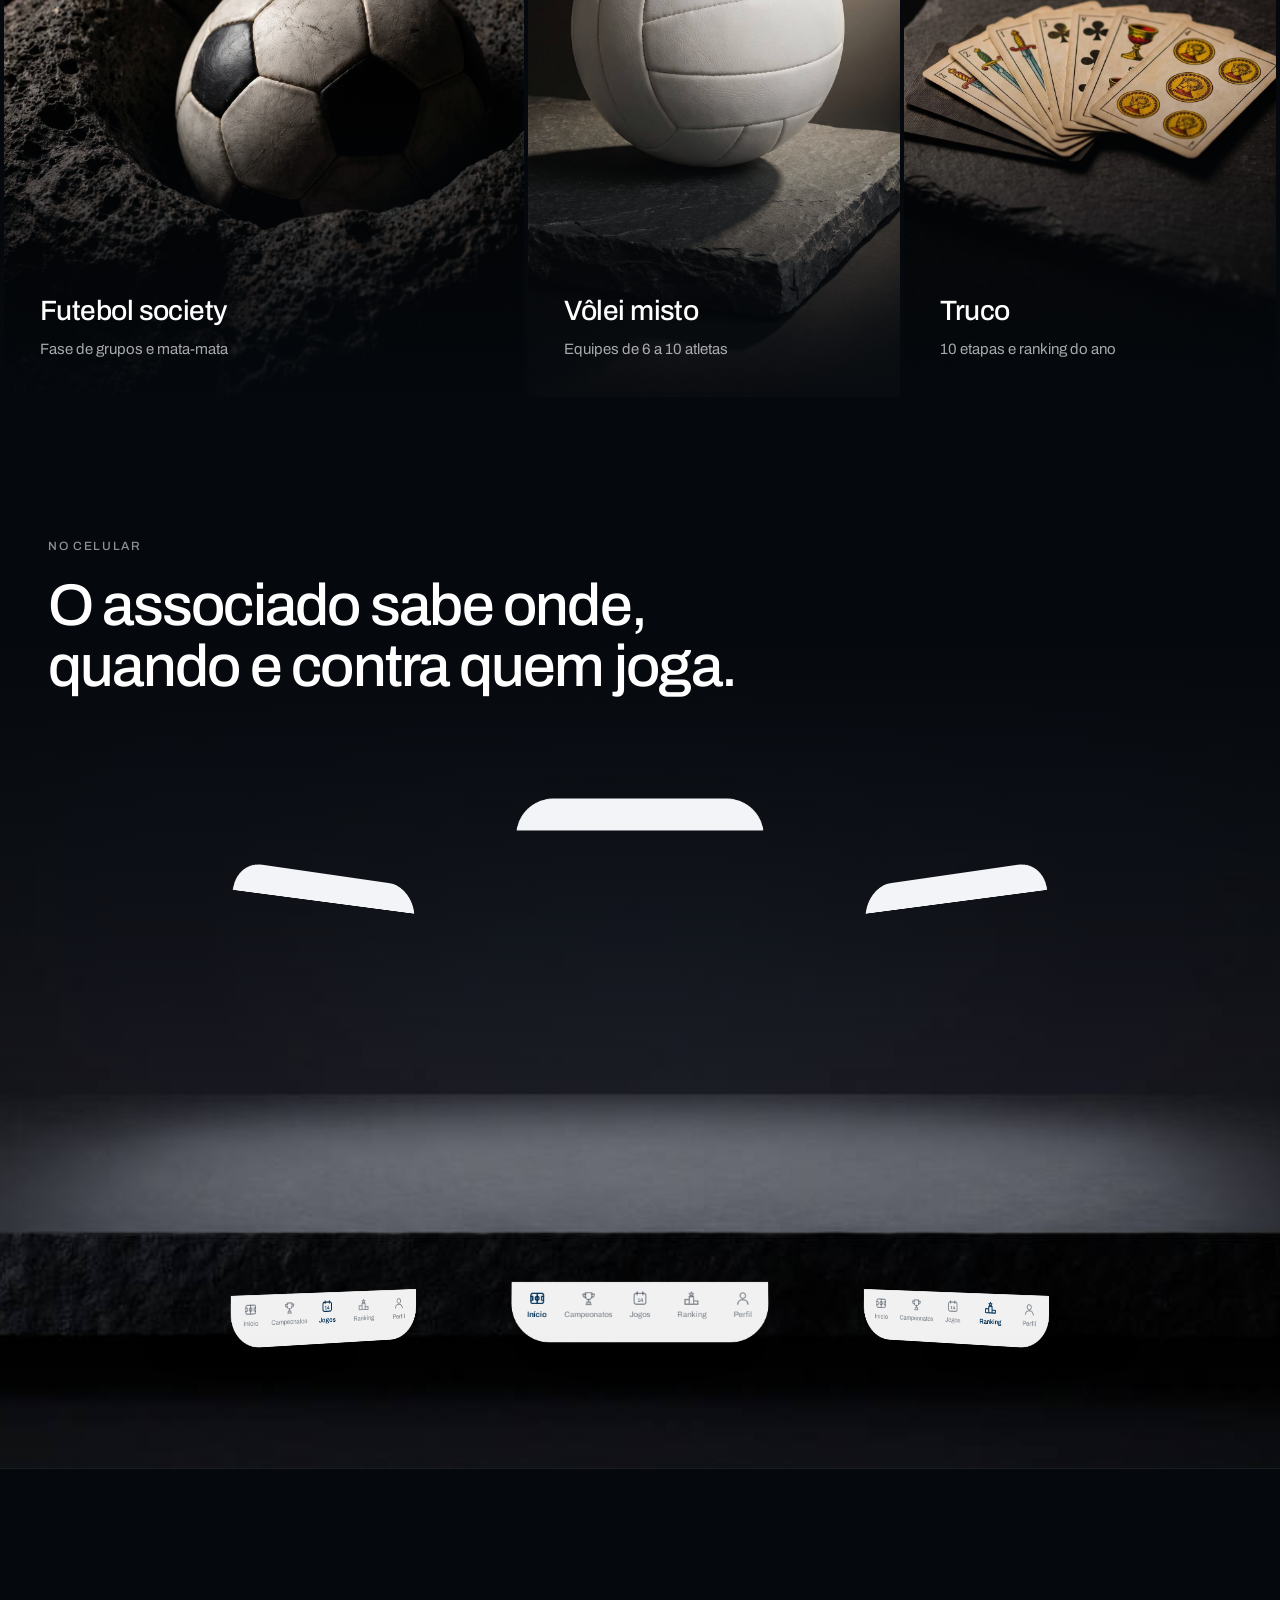
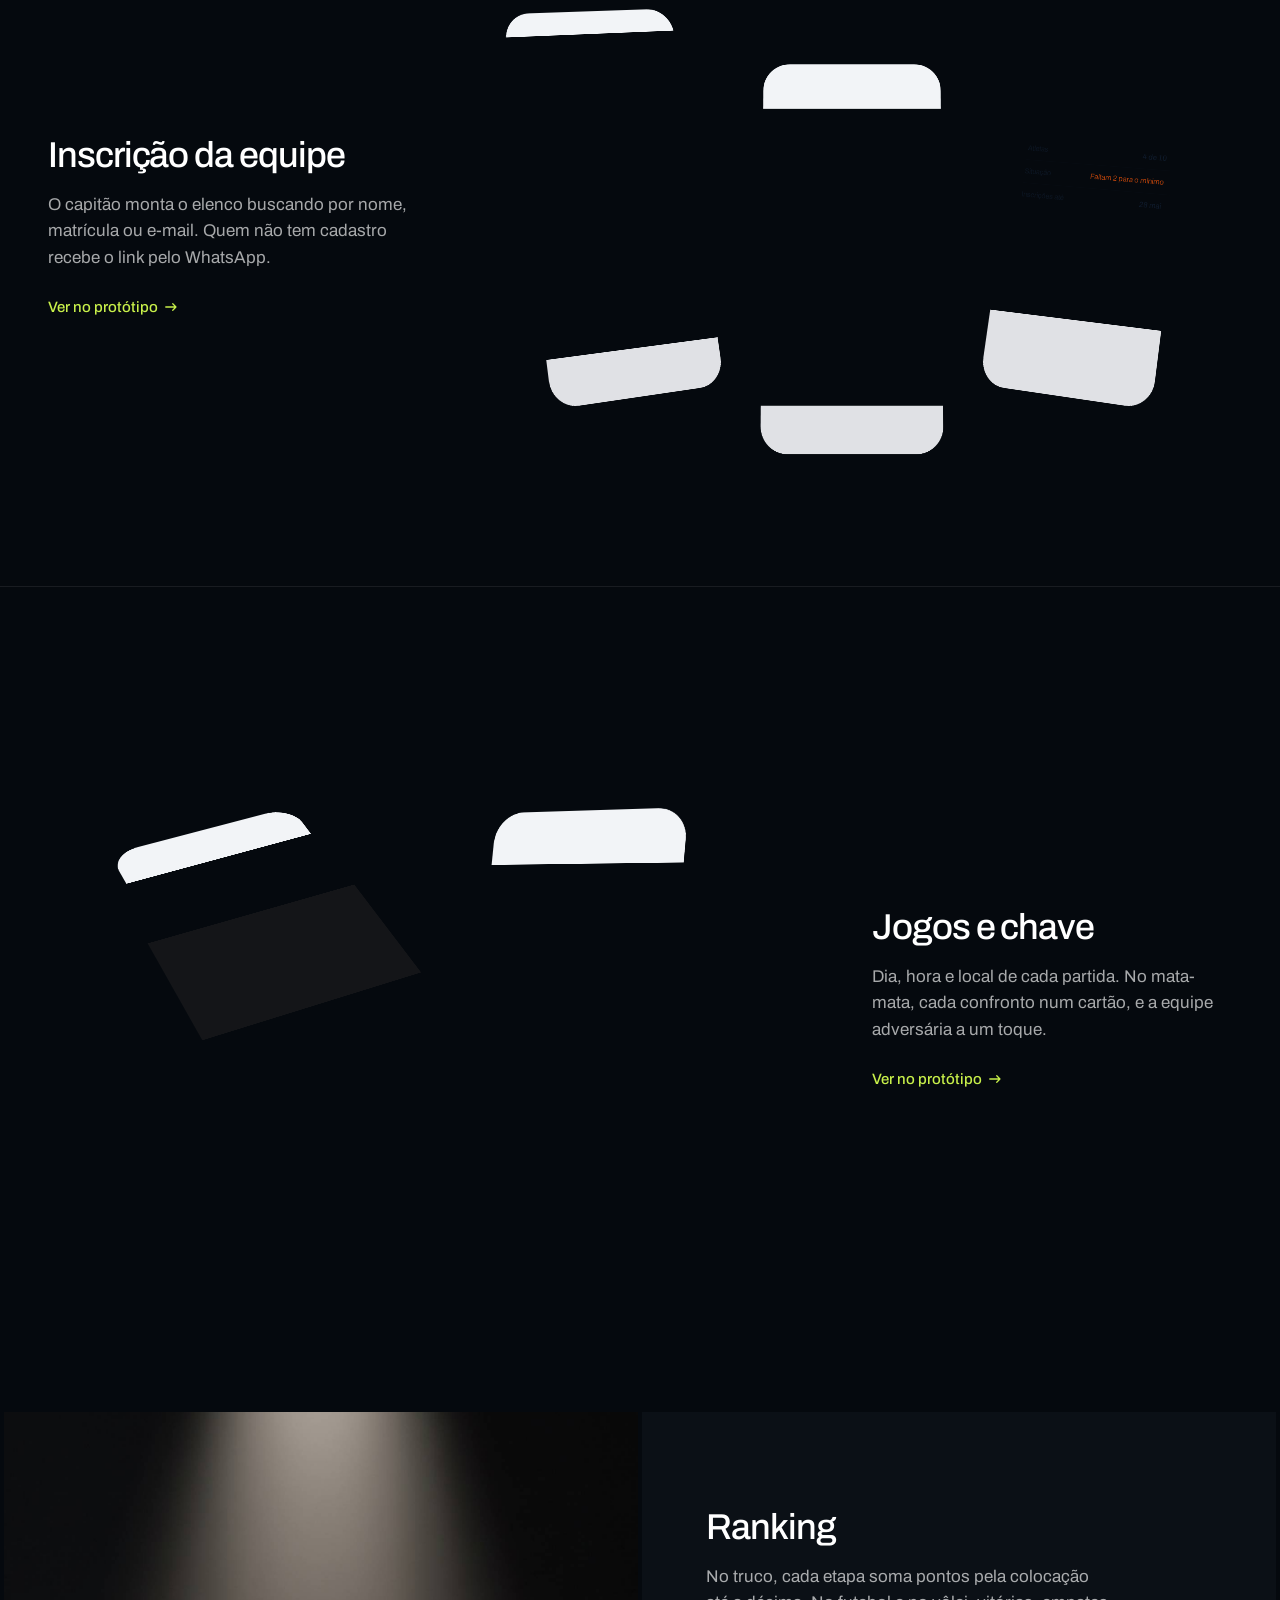
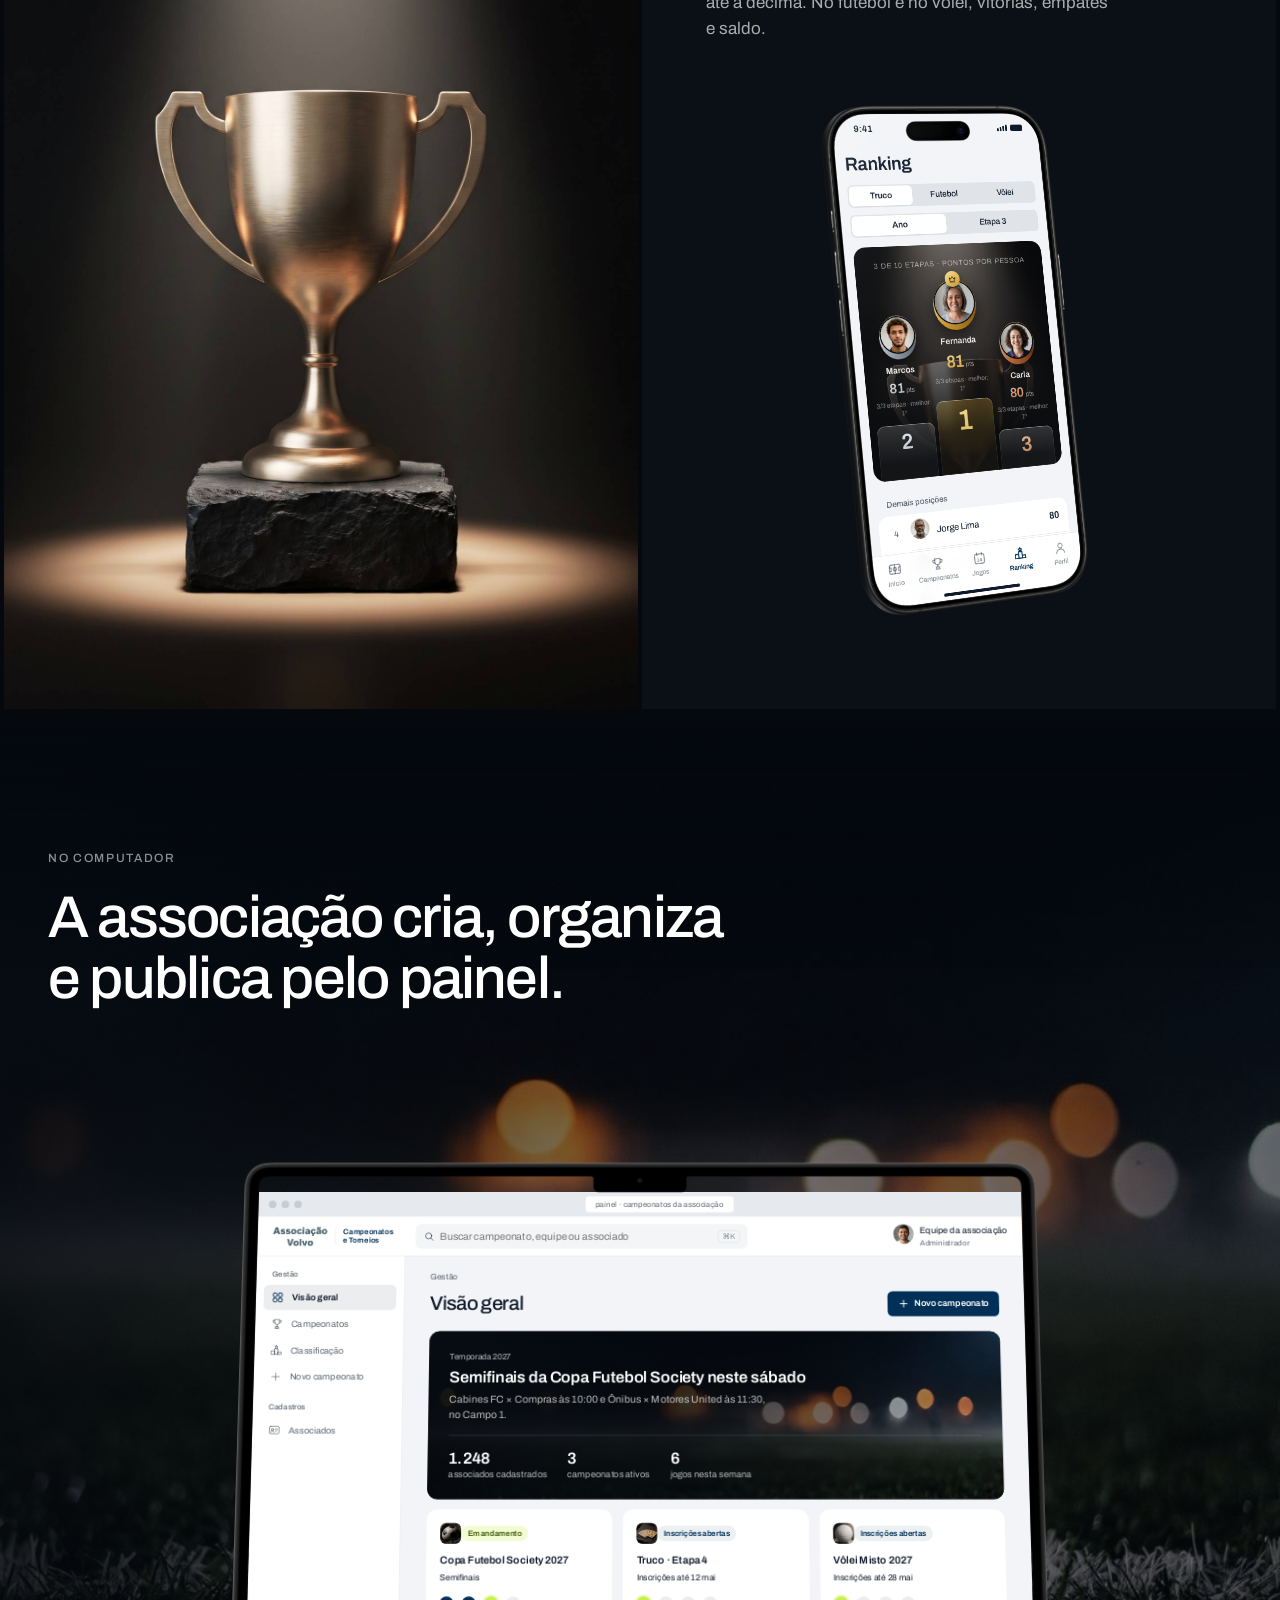
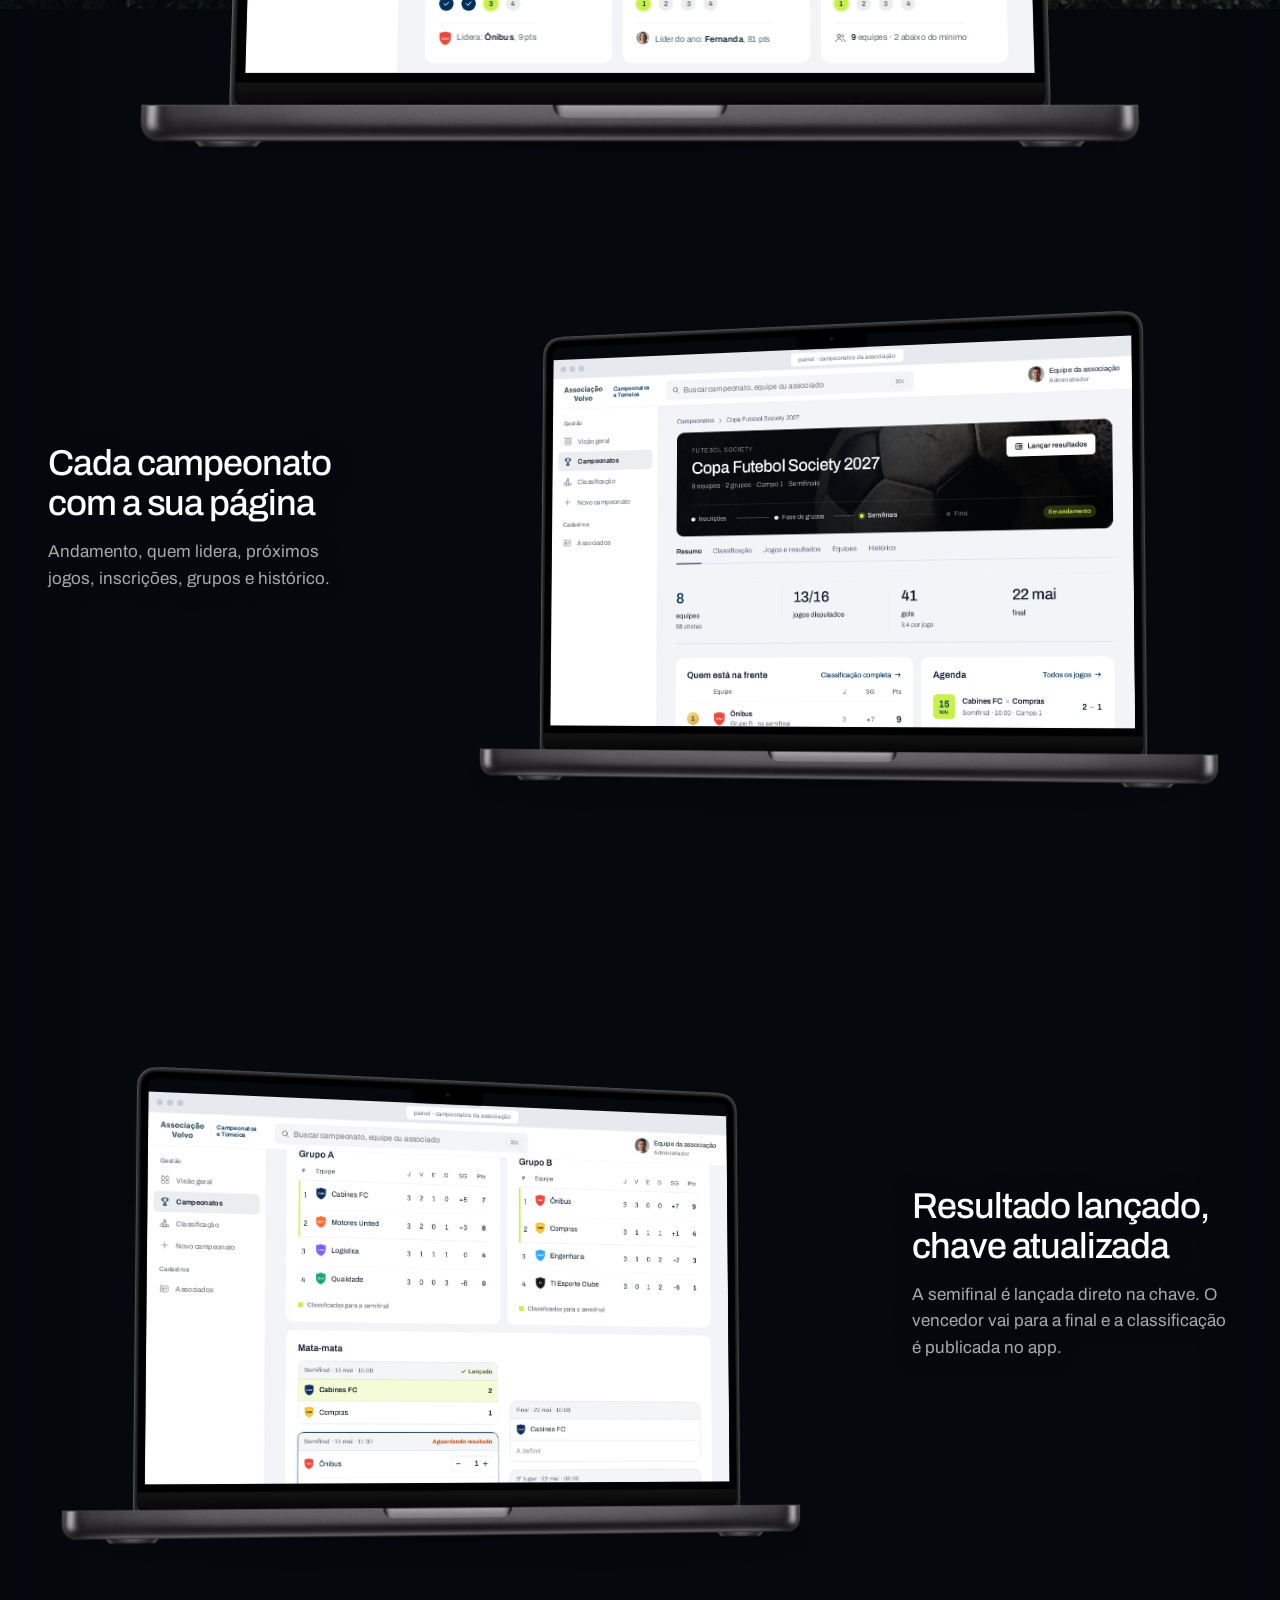
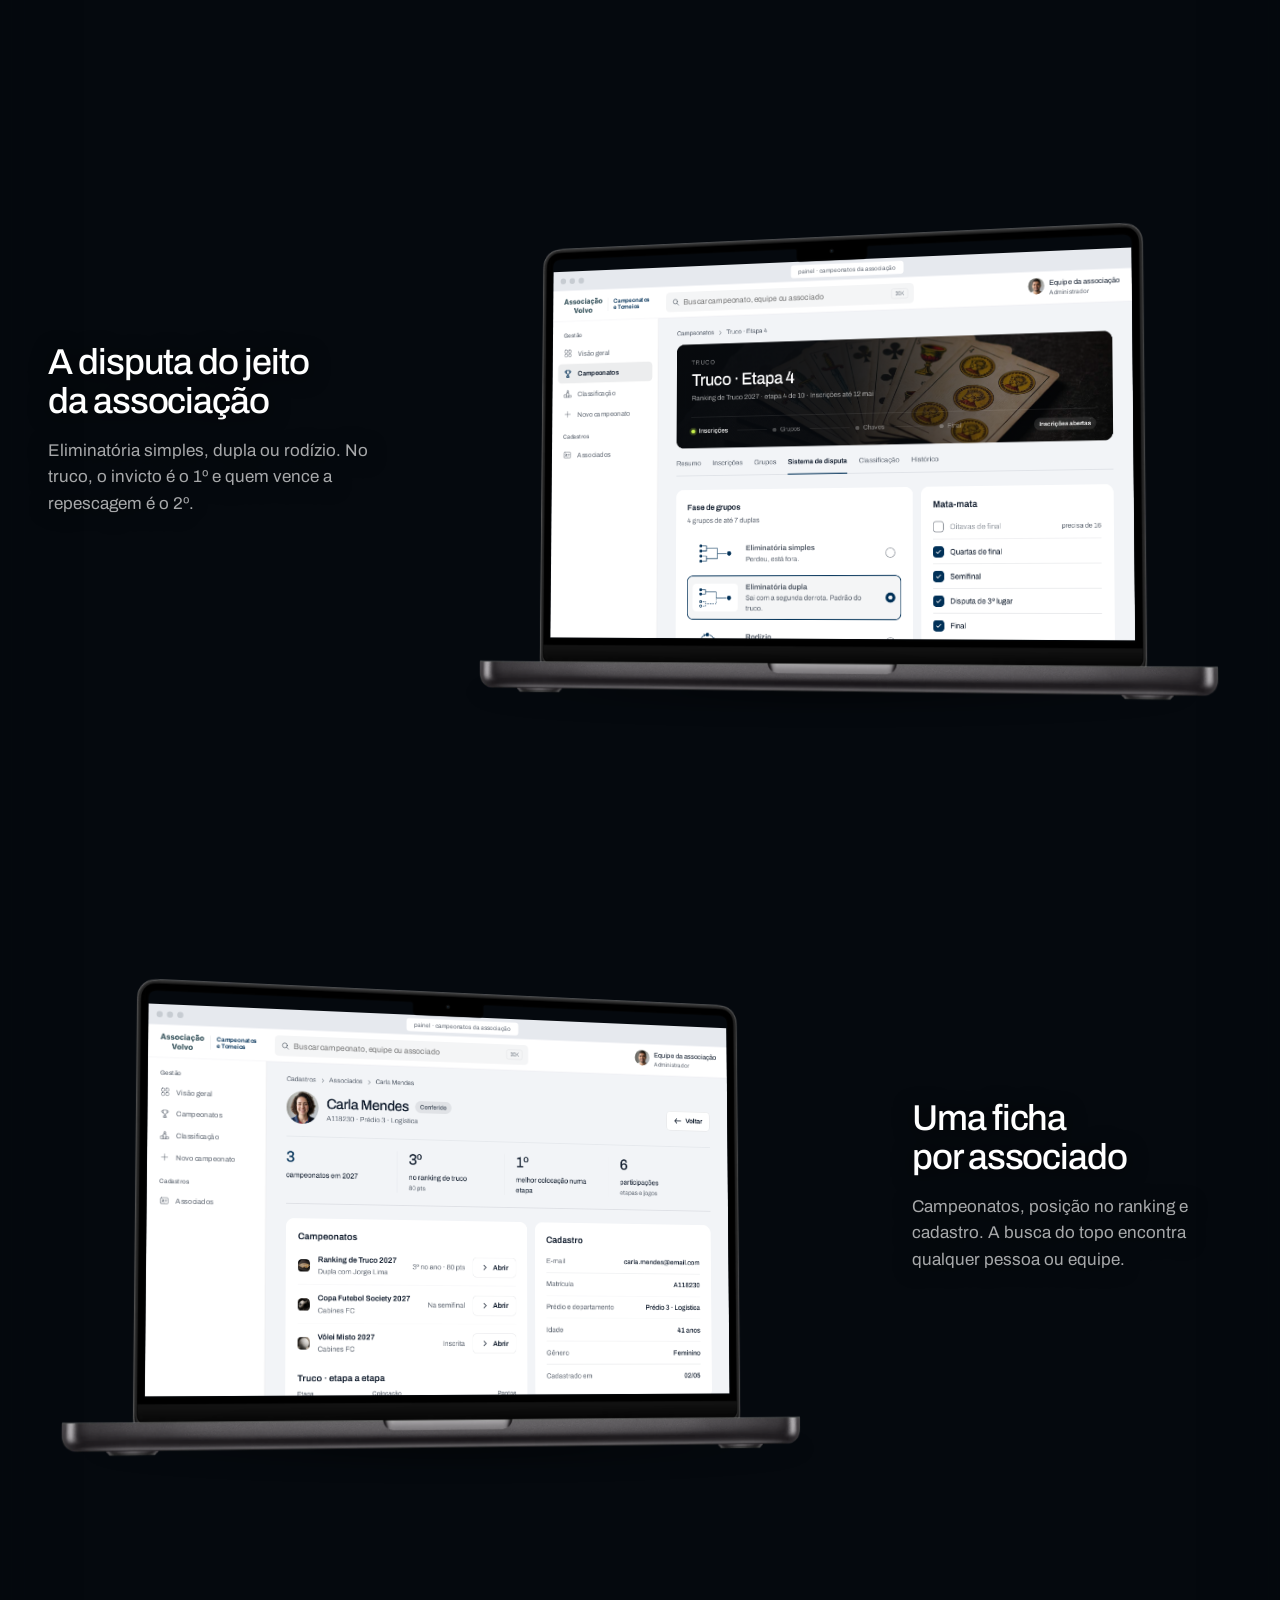
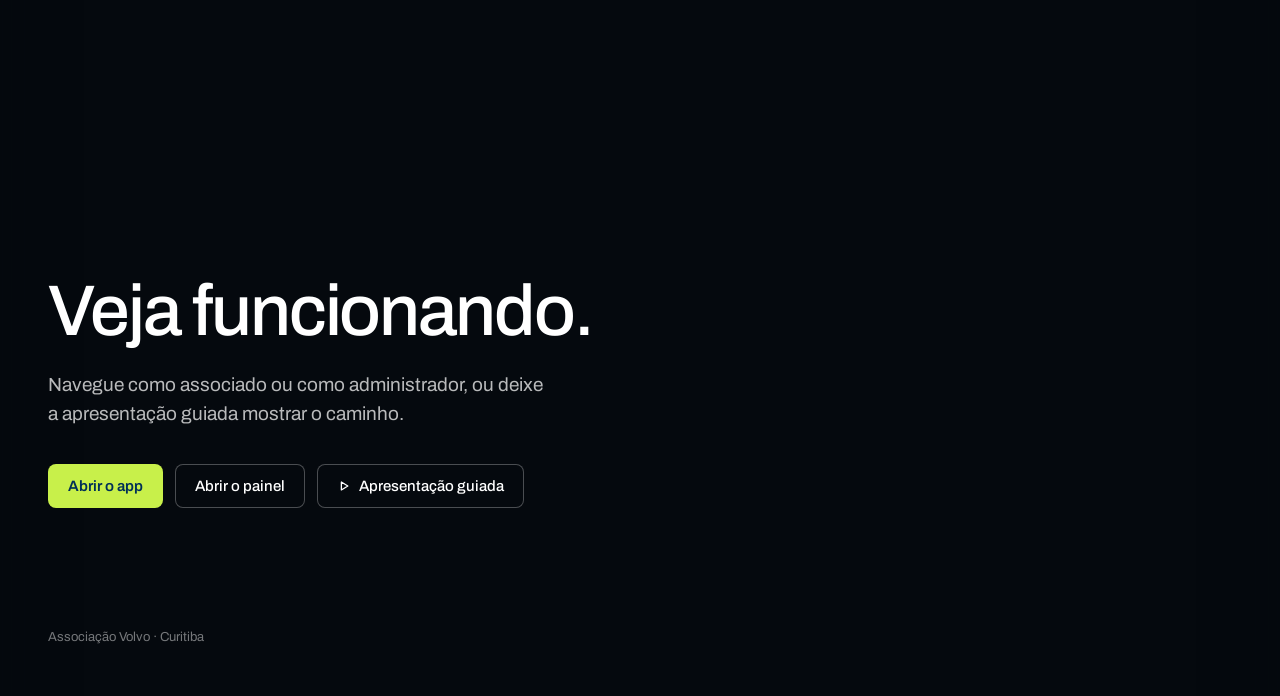
